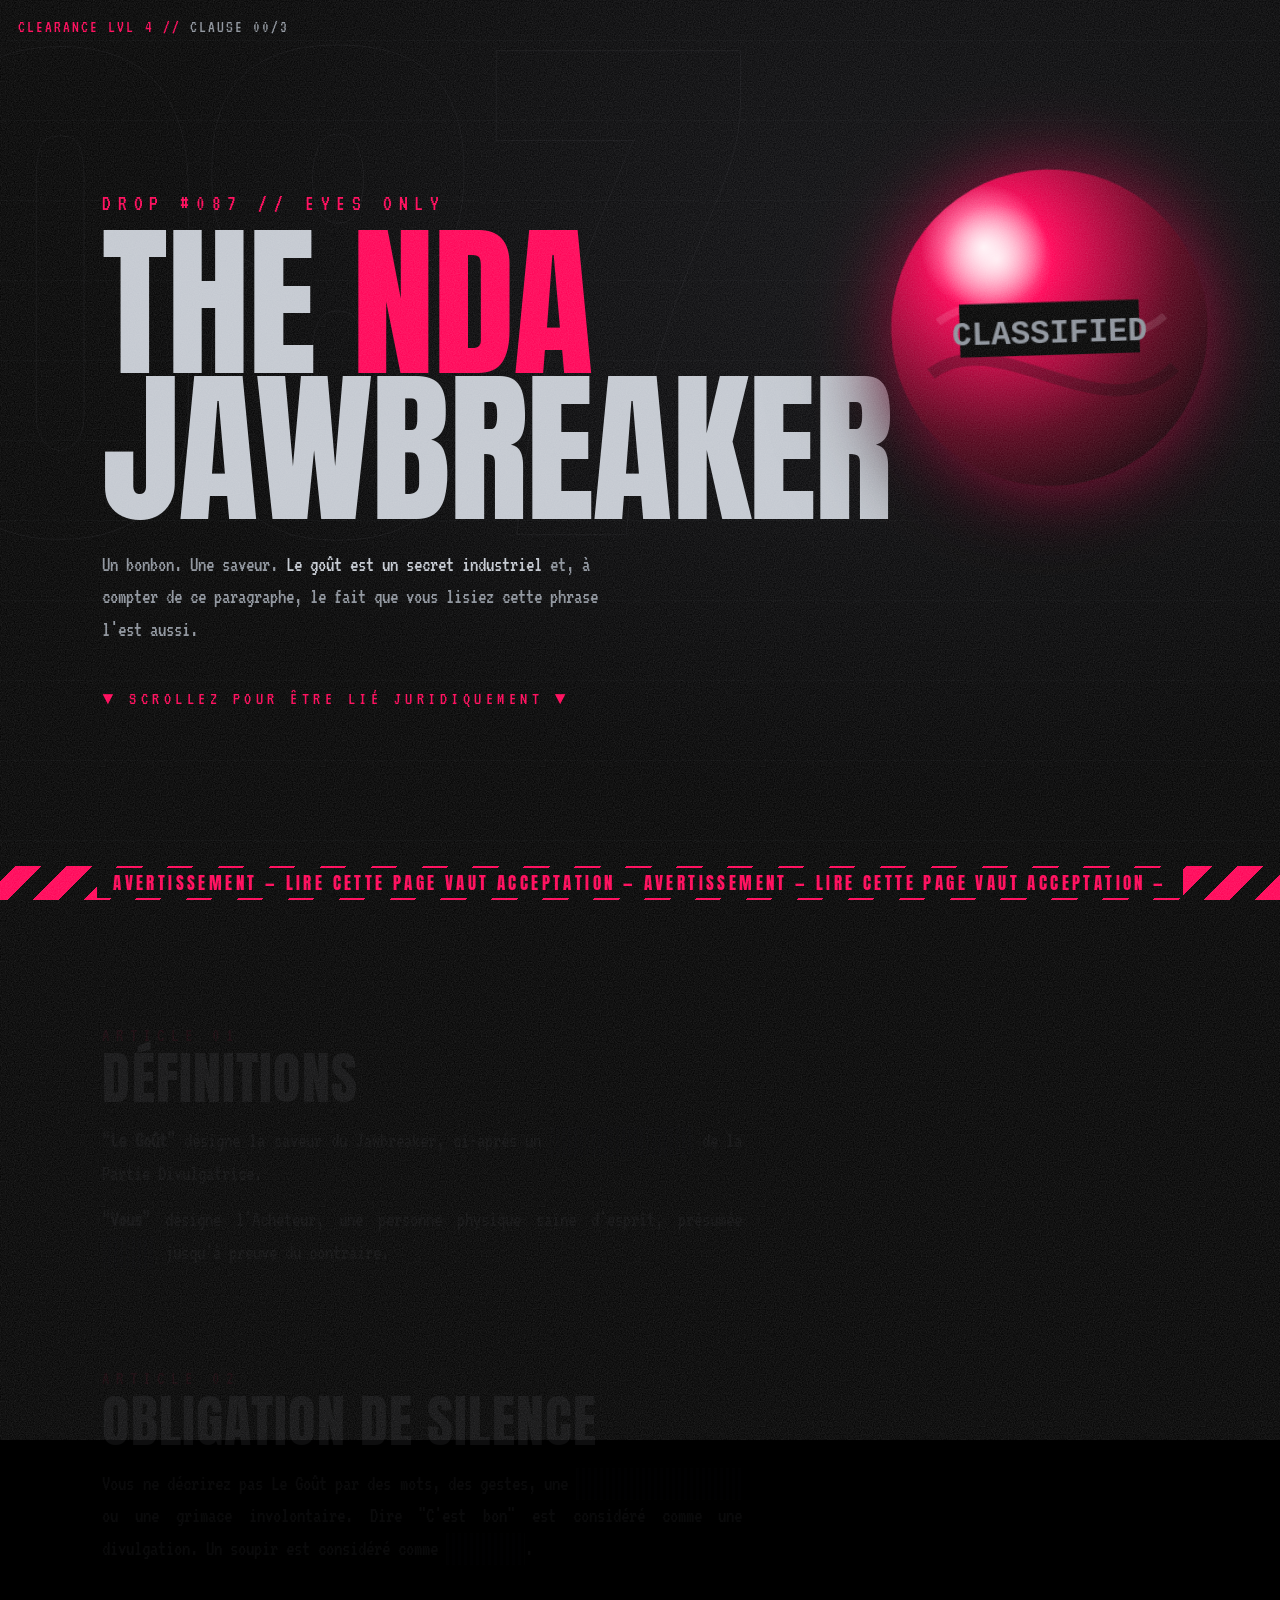
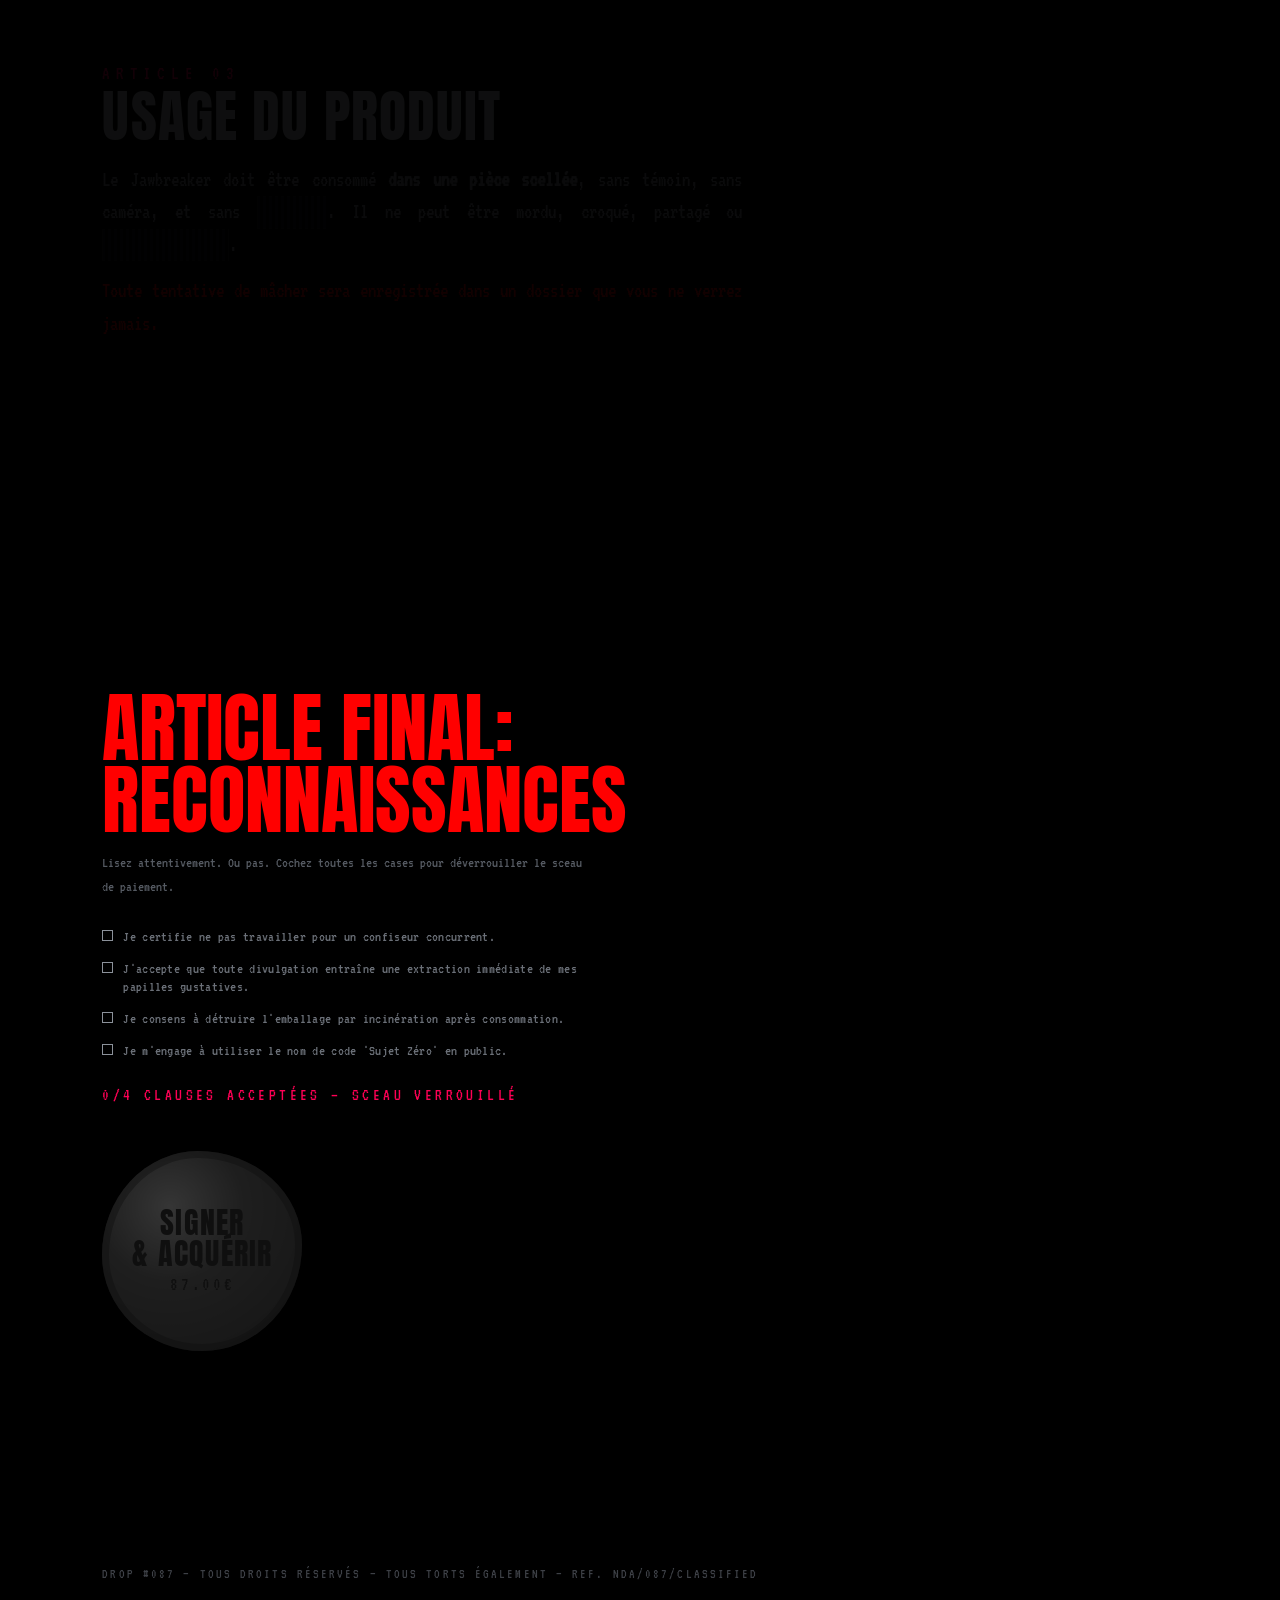
==== index.html @ 7dd72b7c "Ajout du site complet (HTML, CSS, JS)" ====
<!DOCTYPE html>
<html lang="fr">
<head>
  <meta charset="utf-8">
  <meta name="viewport" content="width=device-width, initial-scale=1">
  <title>NDA JAWBREAKER — DROP #087 // CLASSIFIED</title>
  <link rel="preconnect" href="https://fonts.googleapis.com">
  <link rel="preconnect" href="https://fonts.gstatic.com" crossorigin>
  <link href="https://fonts.googleapis.com/css2?family=Anton&family=VT323&display=swap" rel="stylesheet">
  <!-- Lien vers le fichier CSS -->
  <link rel="stylesheet" href="style.css">
</head>
<body>

  <!-- EASTER EGG : Note à l'équipe de production : Réduire le pH. La réaction avec le composant [Acide Citrique] a fait fondre la cuve n°4. Le goût est stabilisé mais reste dangereux pour les palais non-avertis. -->

  <div id="bg" aria-hidden="true">
    <div class="ghost" id="ghost">087</div>
    <div class="grid" id="grid"></div>
  </div>
  <div class="grain" aria-hidden="true"></div>
  <div class="hud" id="hud">CLEARANCE LVL 4 // <span id="clause">CLAUSE 00/03</span></div>

  <!-- Faux pop-up terminal de sécurité (caché par défaut) -->
  <div id="security-breach" class="hidden-breach">
    > TENTATIVE DE BREACH DÉTECTÉE - VOTRE IP EST ENREGISTRÉE
  </div>

  <!-- Visuel du Produit 3D/Graphique -->
  <div id="product" aria-hidden="true">
    <img alt="NDA Jawbreaker" src="data:image/svg+xml;utf8,<svg xmlns='http://www.w3.org/2000/svg' viewBox='0 0 400 400'><defs><radialGradient id='g' cx='34%25' cy='28%25' r='80%25'><stop offset='0' stop-color='%23ffd0de'/><stop offset='.22' stop-color='%23ff0055'/><stop offset='.7' stop-color='%23560019'/><stop offset='1' stop-color='%23150006'/></radialGradient><radialGradient id='h' cx='30%25' cy='24%25' r='20%25'><stop offset='0' stop-color='white' stop-opacity='.9'/><stop offset='1' stop-color='white' stop-opacity='0'/></radialGradient></defs><circle cx='200' cy='200' r='185' fill='url(%23g)'/><path d='M60 250 C140 190 260 330 345 250' stroke='%23000' stroke-opacity='.28' stroke-width='14' fill='none'/><path d='M70 190 C150 130 250 260 335 190' stroke='%23fff' stroke-opacity='.12' stroke-width='9' fill='none'/><circle cx='200' cy='200' r='185' fill='url(%23h)'/><rect x='95' y='170' width='210' height='62' fill='%23000'/><text x='200' y='217' font-family='Courier New,monospace' font-size='38' font-weight='bold' fill='%238b919a' text-anchor='middle'>CLASSIFIED</text></svg>">
  </div>

  <header class="hero">
    <p class="tag">DROP #087 // EYES ONLY</p>
    <h1>The <em data-t="NDA">NDA</em><br>Jaw&shy;breaker</h1>
    <p class="sub">Un bonbon. Une saveur. <b>Le goût est un secret industriel</b> et, à compter de ce paragraphe, le fait que vous lisiez cette phrase l'est aussi.</p>
    <p class="scrollcue">▼ SCROLLEZ POUR ÊTRE LIÉ JURIDIQUEMENT ▼</p>
    <div class="stripe"><p>Avertissement — lire cette page vaut acceptation — avertissement — lire cette page vaut acceptation —</p></div>
  </header>

  <!-- Contrat Caviardé -->
  <main class="contract" id="contract">
    <article>
      <h2><small>ARTICLE 01</small>Définitions</h2>
      <p>“<b>Le Goût</b>” désigne la saveur du Jawbreaker, ci-après un <span class="censored" data-w="SECRET INDUSTRIEL">secret industriel</span> de la Partie Divulgatrice.</p>
      <p>“<b>Vous</b>” désigne l'Acheteur, une personne physique saine d'esprit, présumée <span class="censored">affamée</span> jusqu'à preuve du contraire.</p>
    </article>
    <article>
      <h2><small>ARTICLE 02</small>Obligation de Silence</h2>
      <p>Vous ne décrirez pas Le Goût par des mots, des gestes, une <span class="censored">danse interprétative</span> ou une grimace involontaire. Dire "C'est bon" est considéré comme une divulgation. Un soupir est considéré comme <span class="censored">une fuite</span>.</p>
    </article>
    <article>
      <h2><small>ARTICLE 03</small>Usage du Produit</h2>
      <p>Le Jawbreaker doit être consommé <b>dans une pièce scellée</b>, sans témoin, sans caméra, et sans <span class="censored">dentiste</span>. Il ne peut être mordu, croqué, partagé ou <span class="censored">léché en public</span>.</p>
      <p class="alarm">Toute tentative de mâcher sera enregistrée dans un dossier que vous ne verrez jamais.</p>
    </article>
  </main>

  <!-- Zone d'achat et Signature -->
  <section class="access" id="access">
    <h2>Article Final:<br>Reconnaissances</h2>
    <p class="fine">Lisez attentivement. Ou pas. Cochez toutes les cases pour déverrouiller le sceau de paiement.</p>
    <ul class="clauses">
      <li><label><input type="checkbox" class="clause-box"> Je certifie ne pas travailler pour un confiseur concurrent.</label></li>
      <li><label><input type="checkbox" class="clause-box"> J'accepte que toute divulgation entraîne une extraction immédiate de mes papilles gustatives.</label></li>
      <li><label><input type="checkbox" class="clause-box"> Je consens à détruire l'emballage par incinération après consommation.</label></li>
      <li><label><input type="checkbox" class="clause-box"> Je m'engage à utiliser le nom de code 'Sujet Zéro' en public.</label></li>
    </ul>
    <p class="status" id="status">0/4 CLAUSES ACCEPTÉES — SCEAU VERROUILLÉ</p>
    
    <div class="buy-zone" id="buyZone">
      <button class="seal" id="seal" disabled aria-label="Signer et acquérir">Signer<br>&amp; Acquérir<small>87.00€</small></button>
    </div>
  </section>
  
  <footer>DROP #087 — TOUS DROITS RÉSERVÉS — TOUS TORTS ÉGALEMENT — REF. NDA/087/CLASSIFIED</footer>

  <!-- Sceau d'impact -->
  <div class="stamp-overlay" id="stampOverlay" aria-hidden="true"><div class="mark">Sealed</div></div>

  <!-- Lien vers le fichier JavaScript -->
  <script src="script.js"></script>
</body>
</html>
---- style.css ----
/* ---------- VARIABLES ET RESET ---------- */
:root {
  --red: #ff0055; 
  --alarm: #ff0000; 
  --metal: #8b919a; 
  --metal-hi: #c3c8d0;
  --mx: 50vw; 
  --my: 40vh; 
  --r: 260px;
  --mono: 'VT323', 'Courier New', Courier, monospace;
  --head: 'Anton', 'Impact', 'Arial Narrow', sans-serif;
}
* { box-sizing: border-box; margin: 0; padding: 0; }
html { background: #000; scroll-behavior: auto; }
body { background: #000; color: var(--metal); font-family: var(--mono); font-size: 21px; line-height: 1.55; overflow-x: hidden; }
::selection { background: var(--red); color: #000; }

/* ---------- ARRIÈRE-PLAN & GRAIN ---------- */
#bg { position: fixed; inset: 0; z-index: 0; overflow: hidden; pointer-events: none; background: radial-gradient(ellipse at 70% 30%, #0b0b0e 0%, #000 65%); }
#bg .ghost { position: absolute; left: -4vw; top: 8vh; font-family: var(--head); font-size: 44vw; line-height: .8; color: transparent; -webkit-text-stroke: 1px rgba(139,145,154,.09); white-space: nowrap; will-change: transform; }
#bg .grid { position: absolute; inset: -20% 0; background: repeating-linear-gradient(0deg, transparent 0 79px, rgba(139,145,154,.035) 79px 80px); will-change: transform; }

.grain { position: fixed; inset: -60%; z-index: 100; pointer-events: none; opacity: .16; background-image: url("data:image/svg+xml;utf8,<svg xmlns='http://www.w3.org/2000/svg' width='220' height='220'><filter id='n'><feTurbulence type='fractalNoise' baseFrequency='.85' numOctaves='2' stitchTiles='stitch'/><feColorMatrix values='0 0 0 0 1  0 0 0 0 1  0 0 0 0 1  0 0 0 .9 0'/></filter><rect width='100%' height='100%' filter='url(%23n)'/></svg>"); animation: grain .9s steps(6) infinite; }
@keyframes grain { 0%{transform:translate(0,0)} 17%{transform:translate(-4%,3%)} 33%{transform:translate(3%,-5%)} 50%{transform:translate(-6%,-2%)} 67%{transform:translate(5%,4%)} 83%{transform:translate(-2%,6%)} 100%{transform:translate(0,0)} }

/* ---------- HUD & ALERTES ---------- */
.hud { position: fixed; top: 14px; left: 18px; z-index: 50; font-size: 17px; letter-spacing: .12em; color: var(--red); mix-blend-mode: screen; pointer-events: none; }
.hud span { color: var(--metal); }

.hidden-breach { position: fixed; top: 50px; right: 20px; z-index: 9999; color: #0f0; background: rgba(0,255,0,0.1); border: 1px solid #0f0; padding: 10px; font-family: var(--mono); font-size: 18px; text-transform: uppercase; opacity: 0; pointer-events: none; transition: opacity 0.1s; }
.hidden-breach.active { opacity: 1; animation: glitch-breach 0.2s infinite; }
@keyframes glitch-breach { 0% { transform: translate(0); } 20% { transform: translate(-2px, 2px); color: red; border-color: red;} 40% { transform: translate(-2px, -2px); } 60% { transform: translate(2px, 2px); } 80% { transform: translate(2px, -2px); } 100% { transform: translate(0); } }

/* ---------- TYPOGRAPHIE & HERO ---------- */
.hero { position: relative; z-index: 10; min-height: 100vh; display: flex; flex-direction: column; justify-content: center; padding: 0 clamp(24px, 8vw, 140px); }
.tag { font-size: 22px; letter-spacing: .3em; color: var(--red); margin-bottom: 10px; }
.hero h1 { font-family: var(--head); font-weight: 400; font-size: clamp(64px, 13vw, 210px); line-height: .88; text-transform: uppercase; color: var(--metal-hi); letter-spacing: -.01em; max-width: 62vw; }
.hero h1 em { font-style: normal; color: var(--red); position: relative; display: inline-block; animation: flick 5s infinite; }
.hero h1 em::before, .hero h1 em::after { content: attr(data-t); position: absolute; inset: 0; mix-blend-mode: screen; opacity: 0; }
.hero h1 em::before { color: #0ff; transform: translate(-4px, 0); }
.hero h1 em::after { color: var(--alarm); transform: translate(4px, 0); }
.hero h1 em:hover::before, .hero h1 em:hover::after { opacity: .8; animation: jit .2s steps(2) infinite; }
@keyframes jit { 50% { transform: translate(3px, -2px); } }
@keyframes flick { 0%, 92%, 100% { opacity: 1; } 93% { opacity: .2; } 94% { opacity: 1; } 96% { opacity: .35; } 97% { opacity: 1; } }
.sub { margin-top: 26px; max-width: 520px; color: var(--metal); }
.sub b { color: var(--metal-hi); font-weight: 400; }
.scrollcue { margin-top: 40px; font-size: 18px; letter-spacing: .25em; color: var(--red); animation: blink 1.4s steps(2) infinite; }
@keyframes blink { 50% { opacity: 0; } }
.stripe { position: absolute; left: 0; right: 0; bottom: 0; height: 34px; overflow: hidden; display: flex; align-items: center; background: repeating-linear-gradient(-45deg, var(--red) 0 18px, #000 18px 36px); }
.stripe p { background: #000; color: var(--red); font-family: var(--head); font-size: 17px; letter-spacing: .2em; padding: 2px 16px; margin: 0 auto; text-transform: uppercase; }

/* ---------- CONTRAT & MASQUE (Lampe Torche) ---------- */
main.contract { position: relative; z-index: 10; padding: 14vh clamp(24px, 8vw, 140px) 18vh; -webkit-mask-image: radial-gradient(circle var(--r) at var(--mx) var(--my), #000 0%, rgba(0,0,0,.85) 35%, rgba(0,0,0,.07) 100%); mask-image: radial-gradient(circle var(--r) at var(--mx) var(--my), #000 0%, rgba(0,0,0,.85) 35%, rgba(0,0,0,.07) 100%); }
.contract article { max-width: 640px; margin-bottom: 11vh; }
.contract h2 { font-family: var(--head); font-weight: 400; font-size: clamp(34px, 4.4vw, 60px); line-height: 1; text-transform: uppercase; color: var(--metal-hi); margin-bottom: 18px; letter-spacing: .02em; }
.contract h2 small { display: block; font-family: var(--mono); font-size: 19px; letter-spacing: .3em; color: var(--red); margin-bottom: 6px; }
.contract p { margin-bottom: 14px; text-align: justify; hyphens: auto; }
.contract .alarm { color: var(--alarm); }

/* ---------- TEXTE CAVIARDÉ (CENSURE) ---------- */
.censored { position: relative; display: inline-block; padding: 0 .15em; color: transparent; background: #000; cursor: help; box-shadow: inset 0 0 0 1px #3a3d44, 0 0 0 1px #000; user-select: none; }
.censored::before { content: ""; position: absolute; inset: 0; background: repeating-linear-gradient(90deg, #15161a 0 3px, #000 3px 6px); opacity: .9; }
.censored:hover, .censored:focus { animation: reveal .55s steps(1) 1; outline: none; }
.censored:hover::before, .censored:focus::before { animation: cover .55s steps(1) 1 forwards; }
@keyframes cover { 0% { opacity: .9; } 6%, 82% { opacity: 0; } 100% { opacity: .9; } }
@keyframes reveal { 0% { color: transparent; text-shadow: none; } 6% { color: #fff; text-shadow: -3px 0 var(--alarm), 3px 0 #0ff; transform: translate(1px, 0); } 16% { color: #fff; text-shadow: 4px 0 var(--alarm), -4px 0 #0ff; transform: translate(-2px, 1px); clip-path: inset(0 0 55% 0); } 26% { color: #fff; text-shadow: -5px 0 var(--alarm), 5px 0 #0ff; transform: translate(2px, -1px); clip-path: inset(40% 0 0 0); } 38% { color: var(--red); text-shadow: 2px 0 #0ff, -2px 0 var(--alarm); transform: none; clip-path: none; } 58% { color: #fff; text-shadow: -3px 0 var(--alarm), 3px 0 #0ff; transform: translate(-1px, 0); } 70% { color: var(--red); text-shadow: 3px 0 #0ff, -3px 0 var(--alarm); clip-path: inset(0 0 30% 0); } 82% { color: #fff; text-shadow: none; clip-path: none; } 100% { color: transparent; text-shadow: none; transform: none; } }

/* ---------- VISUEL PRODUIT ---------- */
#product { position: fixed; z-index: 60; top: 0; right: clamp(16px, 6vw, 110px); width: clamp(180px, 24vw, 360px); pointer-events: none; will-change: transform; }
#product img { display: block; width: 100%; height: auto; filter: drop-shadow(0 0 34px rgba(255,0,85,.55)) drop-shadow(0 38px 36px #000); }

/* ---------- ZONE D'ACHAT & CLAUSES ---------- */
.access { position: relative; z-index: 20; padding: 10vh clamp(24px, 8vw, 140px) 22vh; min-height: 100vh; }
.access h2 { font-family: var(--head); font-weight: 400; font-size: clamp(40px, 6vw, 90px); line-height: .95; text-transform: uppercase; color: var(--alarm); }
.access .fine { font-size: 15px; color: #555a62; max-width: 480px; margin: 14px 0 30px; }
.clauses { list-style: none; max-width: 520px; }
.clauses li { margin-bottom: 14px; }
.clauses label { display: flex; gap: 10px; align-items: flex-start; font-size: 15px; line-height: 1.2; color: #6b7078; cursor: pointer; letter-spacing: .02em; }
.clauses label:hover { color: var(--metal-hi); }
.clauses input { appearance: none; -webkit-appearance: none; flex: 0 0 11px; width: 11px; height: 11px; margin-top: 2px; border: 1px solid var(--metal); background: #000; cursor: pointer; position: relative; }
.clauses input:checked { background: var(--red); border-color: var(--red); box-shadow: 0 0 10px var(--red); }
.clauses input:checked::after { content: ""; position: absolute; left: 3px; top: 0; width: 3px; height: 7px; border: solid #000; border-width: 0 2px 2px 0; transform: rotate(40deg); }
.status { margin: 22px 0 28px; font-size: 17px; letter-spacing: .2em; color: var(--red); }

/* ---------- BOUTON SCEAU DE CIRE ---------- */
.buy-zone { position: relative; min-height: 230px; display: flex; align-items: center; }
.seal { width: 200px; height: 200px; border: 0; cursor: pointer; font-family: var(--head); font-size: 30px; line-height: 1.02; text-transform: uppercase; letter-spacing: .04em; color: #26000d; text-align: center; border-radius: 48% 52% 50% 50% / 52% 47% 53% 48%; background: radial-gradient(circle at 34% 28%, #ff6a9a 0%, var(--red) 38%, #6d0022 100%); box-shadow: inset 0 0 0 7px rgba(0,0,0,.22), inset 0 0 0 10px rgba(255,255,255,.14), inset -10px -14px 24px rgba(0,0,0,.45), 0 14px 40px rgba(255,0,85,.35); transition: filter .4s, box-shadow .4s, transform .1s; animation: pulse 1.6s ease-in-out infinite; }
.seal small { display: block; font-family: var(--mono); font-size: 19px; letter-spacing: .15em; margin-top: 6px; }
.seal:active:not(:disabled) { transform: scale(.9); }
.seal:disabled { cursor: not-allowed; filter: grayscale(1) brightness(.32) contrast(.9); animation: none; box-shadow: inset 0 0 0 7px rgba(0,0,0,.4); }
@keyframes pulse { 50% { transform: scale(1.045); } }

/* ---------- ANIMATION IMPACT ---------- */
.stamp-overlay { position: fixed; inset: 0; z-index: 200; display: none; align-items: center; justify-content: center; pointer-events: none; background: rgba(255,255,255,0); }
.stamp-overlay.on { display: flex; animation: flash .5s linear forwards; }
.stamp-overlay .mark { font-family: var(--head); font-size: clamp(90px, 19vw, 300px); line-height: 1; color: var(--alarm); border: .07em solid var(--alarm); padding: .04em .22em; text-transform: uppercase; letter-spacing: .03em; transform: rotate(-12deg) scale(7); opacity: 0; text-shadow: 0 0 30px rgba(255,0,0,.6); }
.stamp-overlay.on .mark { animation: slam .5s cubic-bezier(.9,0,1,.5) forwards; }
@keyframes slam { 0%, 70% { transform: rotate(-12deg) scale(7); opacity: 0; } 74% { opacity: 1; } 100% { transform: rotate(-12deg) scale(1); opacity: 1; } }
@keyframes flash { 0%, 70% { background: rgba(255,255,255,0); } 74% { background: rgba(255,255,255,.9); } 100% { background: rgba(255,0,85,.12); } }

body.shake > *:not(.grain):not(.stamp-overlay) { animation: shake .7s linear 1; }
@keyframes shake { 0%, 100% { translate: 0 0; } 8% { translate: -26px 18px; } 16% { translate: 24px -20px; } 24% { translate: -20px -14px; } 34% { translate: 16px 14px; } 46% { translate: -10px 8px; } 60% { translate: 7px -5px; } 78% { translate: -3px 3px; } }

.granted { font-family: var(--head); font-size: clamp(48px, 9vw, 140px); line-height: .95; color: var(--red); text-transform: uppercase; animation: blink 1s steps(2) infinite; text-shadow: 0 0 24px rgba(255,0,85,.7); }
.granted small { display: block; font-family: var(--mono); font-size: 22px; letter-spacing: .2em; color: var(--metal); animation: none; text-shadow: none; margin-top: 14px; }
footer { position: relative; z-index: 20; padding: 0 clamp(24px, 8vw, 140px) 30px; font-size: 14px; color: #3d4046; letter-spacing: .15em; }
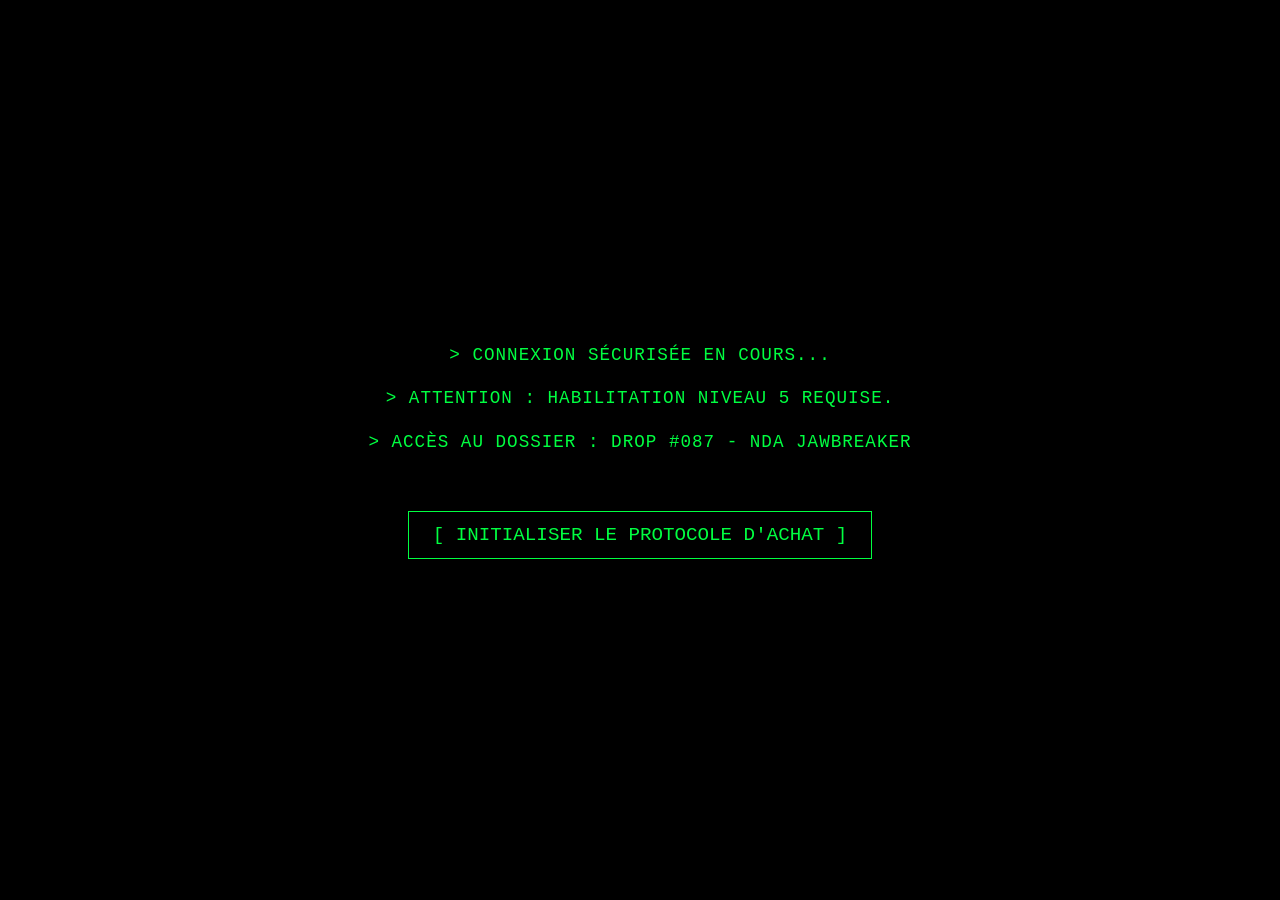
==== commit 11070891: "Mise à jour : refonte intégrale" ====
--- a/index.html
+++ b/index.html
@@ -1,85 +1,73 @@
 <!DOCTYPE html>
 <html lang="fr">
 <head>
-  <meta charset="utf-8">
-  <meta name="viewport" content="width=device-width, initial-scale=1">
-  <title>NDA JAWBREAKER — DROP #087 // CLASSIFIED</title>
-  <link rel="preconnect" href="https://fonts.googleapis.com">
-  <link rel="preconnect" href="https://fonts.gstatic.com" crossorigin>
-  <link href="https://fonts.googleapis.com/css2?family=Anton&family=VT323&display=swap" rel="stylesheet">
-  <!-- Lien vers le fichier CSS -->
-  <link rel="stylesheet" href="style.css">
+    <meta charset="UTF-8">
+    <meta name="viewport" content="width=device-width, initial-scale=1.0">
+    <title>RESTRICTED ACCESS - PROJET SWEET DAMAGE</title>
+    <link rel="stylesheet" href="style.css">
 </head>
 <body>
 
-  <!-- EASTER EGG : Note à l'équipe de production : Réduire le pH. La réaction avec le composant [Acide Citrique] a fait fondre la cuve n°4. Le goût est stabilisé mais reste dangereux pour les palais non-avertis. -->
+    <!-- Note à l'équipe de production : Réduire le pH. La réaction avec le composant [Acide Citrique] a fait fondre la cuve n°4. Le goût est stabilisé mais reste dangereux pour les palais non-avertis. -->
 
-  <div id="bg" aria-hidden="true">
-    <div class="ghost" id="ghost">087</div>
-    <div class="grid" id="grid"></div>
-  </div>
-  <div class="grain" aria-hidden="true"></div>
-  <div class="hud" id="hud">CLEARANCE LVL 4 // <span id="clause">CLAUSE 00/03</span></div>
+    <!-- Écran d'accueil façon Terminal -->
+    <div id="terminal-boot">
+        <p class="typewriter">> CONNEXION SÉCURISÉE EN COURS...</p>
+        <p class="typewriter">> ATTENTION : HABILITATION NIVEAU 5 REQUISE.</p>
+        <p class="typewriter">> ACCÈS AU DOSSIER : DROP #087 - NDA JAWBREAKER</p>
+        <button id="enter-btn">[ INITIALISER LE PROTOCOLE D'ACHAT ]</button>
+    </div>
 
-  <!-- Faux pop-up terminal de sécurité (caché par défaut) -->
-  <div id="security-breach" class="hidden-breach">
-    > TENTATIVE DE BREACH DÉTECTÉE - VOTRE IP EST ENREGISTRÉE
-  </div>
+    <!-- Le Contrat (caché au lancement) -->
+    <main id="main-content" class="hidden">
+        <header>
+            <h1>ACCORD DE NON-DIVULGATION (NDA)</h1>
+            <h2>PROJET : SWEET DAMAGE // SUJET ZÉRO</h2>
+            <p class="warning-text">AVERTISSEMENT : LE SCROLL VAUT ACCEPTATION TACITE.</p>
+        </header>
 
-  <!-- Visuel du Produit 3D/Graphique -->
-  <div id="product" aria-hidden="true">
-    <img alt="NDA Jawbreaker" src="data:image/svg+xml;utf8,<svg xmlns='http://www.w3.org/2000/svg' viewBox='0 0 400 400'><defs><radialGradient id='g' cx='34%25' cy='28%25' r='80%25'><stop offset='0' stop-color='%23ffd0de'/><stop offset='.22' stop-color='%23ff0055'/><stop offset='.7' stop-color='%23560019'/><stop offset='1' stop-color='%23150006'/></radialGradient><radialGradient id='h' cx='30%25' cy='24%25' r='20%25'><stop offset='0' stop-color='white' stop-opacity='.9'/><stop offset='1' stop-color='white' stop-opacity='0'/></radialGradient></defs><circle cx='200' cy='200' r='185' fill='url(%23g)'/><path d='M60 250 C140 190 260 330 345 250' stroke='%23000' stroke-opacity='.28' stroke-width='14' fill='none'/><path d='M70 190 C150 130 250 260 335 190' stroke='%23fff' stroke-opacity='.12' stroke-width='9' fill='none'/><circle cx='200' cy='200' r='185' fill='url(%23h)'/><rect x='95' y='170' width='210' height='62' fill='%23000'/><text x='200' y='217' font-family='Courier New,monospace' font-size='38' font-weight='bold' fill='%238b919a' text-anchor='middle'>CLASSIFIED</text></svg>">
-  </div>
+        <section id="contract-text">
+            <article>
+                <h3>CLAUSE 1 : NATURE DE L'ANOMALIE</h3>
+                <p>Le produit désigné sous le nom de code "Jawbreaker #087" contient un composé aromatique classé <span class="blackout">SECRET INDUSTRIEL</span>. Sa consommation provoque une altération sensorielle que vous ne devez sous aucun prétexte comparer à de la <span class="blackout">fraise chimique</span>.</p>
+            </article>
+            <article>
+                <h3>CLAUSE 2 : PROTOCOLE DE CONSOMMATION</h3>
+                <p>Le Jawbreaker doit être consommé dans une zone isolée. Vous renoncez à tout droit de poursuite en cas de <span class="blackout">fonte de l'émail dentaire</span> ou de <span class="blackout">crise de larmes inexpliquée</span>.</p>
+            </article>
+        </section>
 
-  <header class="hero">
-    <p class="tag">DROP #087 // EYES ONLY</p>
-    <h1>The <em data-t="NDA">NDA</em><br>Jaw&shy;breaker</h1>
-    <p class="sub">Un bonbon. Une saveur. <b>Le goût est un secret industriel</b> et, à compter de ce paragraphe, le fait que vous lisiez cette phrase l'est aussi.</p>
-    <p class="scrollcue">▼ SCROLLEZ POUR ÊTRE LIÉ JURIDIQUEMENT ▼</p>
-    <div class="stripe"><p>Avertissement — lire cette page vaut acceptation — avertissement — lire cette page vaut acceptation —</p></div>
-  </header>
+        <!-- Tunnel de vente coercitif -->
+        <section id="validation-zone">
+            <h3>AFFIRMATIONS SOUS SERMENT</h3>
+            <div class="checkbox-group">
+                <label><input type="checkbox" class="nda-check"> Je certifie ne pas travailler pour un confiseur concurrent.</label>
+                <label><input type="checkbox" class="nda-check"> J'accepte que toute divulgation entraîne une extraction immédiate de mes papilles gustatives.</label>
+                <label><input type="checkbox" class="nda-check"> Je consens à détruire l'emballage par incinération après consommation.</label>
+                <label><input type="checkbox" class="nda-check"> Je m'engage à utiliser le nom de code 'Sujet Zéro' en public.</label>
+            </div>
 
-  <!-- Contrat Caviardé -->
-  <main class="contract" id="contract">
-    <article>
-      <h2><small>ARTICLE 01</small>Définitions</h2>
-      <p>“<b>Le Goût</b>” désigne la saveur du Jawbreaker, ci-après un <span class="censored" data-w="SECRET INDUSTRIEL">secret industriel</span> de la Partie Divulgatrice.</p>
-      <p>“<b>Vous</b>” désigne l'Acheteur, une personne physique saine d'esprit, présumée <span class="censored">affamée</span> jusqu'à preuve du contraire.</p>
-    </article>
-    <article>
-      <h2><small>ARTICLE 02</small>Obligation de Silence</h2>
-      <p>Vous ne décrirez pas Le Goût par des mots, des gestes, une <span class="censored">danse interprétative</span> ou une grimace involontaire. Dire "C'est bon" est considéré comme une divulgation. Un soupir est considéré comme <span class="censored">une fuite</span>.</p>
-    </article>
-    <article>
-      <h2><small>ARTICLE 03</small>Usage du Produit</h2>
-      <p>Le Jawbreaker doit être consommé <b>dans une pièce scellée</b>, sans témoin, sans caméra, et sans <span class="censored">dentiste</span>. Il ne peut être mordu, croqué, partagé ou <span class="censored">léché en public</span>.</p>
-      <p class="alarm">Toute tentative de mâcher sera enregistrée dans un dossier que vous ne verrez jamais.</p>
-    </article>
-  </main>
+            <!-- Canvas de Signature -->
+            <div class="signature-box">
+                <p>SIGNATURE MANUELLE REQUISE POUR DÉVERROUILLER LE PAIEMENT :</p>
+                <canvas id="signature-pad" width="300" height="150"></canvas>
+                <button id="clear-sig">Effacer la signature</button>
+            </div>
 
-  <!-- Zone d'achat et Signature -->
-  <section class="access" id="access">
-    <h2>Article Final:<br>Reconnaissances</h2>
-    <p class="fine">Lisez attentivement. Ou pas. Cochez toutes les cases pour déverrouiller le sceau de paiement.</p>
-    <ul class="clauses">
-      <li><label><input type="checkbox" class="clause-box"> Je certifie ne pas travailler pour un confiseur concurrent.</label></li>
-      <li><label><input type="checkbox" class="clause-box"> J'accepte que toute divulgation entraîne une extraction immédiate de mes papilles gustatives.</label></li>
-      <li><label><input type="checkbox" class="clause-box"> Je consens à détruire l'emballage par incinération après consommation.</label></li>
-      <li><label><input type="checkbox" class="clause-box"> Je m'engage à utiliser le nom de code 'Sujet Zéro' en public.</label></li>
-    </ul>
-    <p class="status" id="status">0/4 CLAUSES ACCEPTÉES — SCEAU VERROUILLÉ</p>
-    
-    <div class="buy-zone" id="buyZone">
-      <button class="seal" id="seal" disabled aria-label="Signer et acquérir">Signer<br>&amp; Acquérir<small>87.00€</small></button>
+            <button id="pay-btn" disabled>VERROUILLÉ : COMPLÉTER LES PROCÉDURES</button>
+        </section>
+
+        <!-- Easter Egg : Terminal caché en bas de page -->
+        <footer id="classified-footer">
+            <input type="password" id="employee-login" placeholder="> /access_employee_files">
+        </footer>
+    </main>
+
+    <!-- Faux pop-up de sécurité -->
+    <div id="glitch-popup" class="hidden">
+        > TENTATIVE DE BREACH DÉTECTÉE - VOTRE IP EST ENREGISTRÉE.
     </div>
-  </section>
-  
-  <footer>DROP #087 — TOUS DROITS RÉSERVÉS — TOUS TORTS ÉGALEMENT — REF. NDA/087/CLASSIFIED</footer>
 
-  <!-- Sceau d'impact -->
-  <div class="stamp-overlay" id="stampOverlay" aria-hidden="true"><div class="mark">Sealed</div></div>
-
-  <!-- Lien vers le fichier JavaScript -->
-  <script src="script.js"></script>
+    <script src="script.js"></script>
 </body>
 </html>
--- a/style.css
+++ b/style.css
@@ -1,106 +1,292 @@
-/* ---------- VARIABLES ET RESET ---------- */
+/* --- VARIABLES --- */
 :root {
-  --red: #ff0055; 
-  --alarm: #ff0000; 
-  --metal: #8b919a; 
-  --metal-hi: #c3c8d0;
-  --mx: 50vw; 
-  --my: 40vh; 
-  --r: 260px;
-  --mono: 'VT323', 'Courier New', Courier, monospace;
-  --head: 'Anton', 'Impact', 'Arial Narrow', sans-serif;
-}
-* { box-sizing: border-box; margin: 0; padding: 0; }
-html { background: #000; scroll-behavior: auto; }
-body { background: #000; color: var(--metal); font-family: var(--mono); font-size: 21px; line-height: 1.55; overflow-x: hidden; }
-::selection { background: var(--red); color: #000; }
-
-/* ---------- ARRIÈRE-PLAN & GRAIN ---------- */
-#bg { position: fixed; inset: 0; z-index: 0; overflow: hidden; pointer-events: none; background: radial-gradient(ellipse at 70% 30%, #0b0b0e 0%, #000 65%); }
-#bg .ghost { position: absolute; left: -4vw; top: 8vh; font-family: var(--head); font-size: 44vw; line-height: .8; color: transparent; -webkit-text-stroke: 1px rgba(139,145,154,.09); white-space: nowrap; will-change: transform; }
-#bg .grid { position: absolute; inset: -20% 0; background: repeating-linear-gradient(0deg, transparent 0 79px, rgba(139,145,154,.035) 79px 80px); will-change: transform; }
-
-.grain { position: fixed; inset: -60%; z-index: 100; pointer-events: none; opacity: .16; background-image: url("data:image/svg+xml;utf8,<svg xmlns='http://www.w3.org/2000/svg' width='220' height='220'><filter id='n'><feTurbulence type='fractalNoise' baseFrequency='.85' numOctaves='2' stitchTiles='stitch'/><feColorMatrix values='0 0 0 0 1  0 0 0 0 1  0 0 0 0 1  0 0 0 .9 0'/></filter><rect width='100%' height='100%' filter='url(%23n)'/></svg>"); animation: grain .9s steps(6) infinite; }
-@keyframes grain { 0%{transform:translate(0,0)} 17%{transform:translate(-4%,3%)} 33%{transform:translate(3%,-5%)} 50%{transform:translate(-6%,-2%)} 67%{transform:translate(5%,4%)} 83%{transform:translate(-2%,6%)} 100%{transform:translate(0,0)} }
-
-/* ---------- HUD & ALERTES ---------- */
-.hud { position: fixed; top: 14px; left: 18px; z-index: 50; font-size: 17px; letter-spacing: .12em; color: var(--red); mix-blend-mode: screen; pointer-events: none; }
-.hud span { color: var(--metal); }
-
-.hidden-breach { position: fixed; top: 50px; right: 20px; z-index: 9999; color: #0f0; background: rgba(0,255,0,0.1); border: 1px solid #0f0; padding: 10px; font-family: var(--mono); font-size: 18px; text-transform: uppercase; opacity: 0; pointer-events: none; transition: opacity 0.1s; }
-.hidden-breach.active { opacity: 1; animation: glitch-breach 0.2s infinite; }
-@keyframes glitch-breach { 0% { transform: translate(0); } 20% { transform: translate(-2px, 2px); color: red; border-color: red;} 40% { transform: translate(-2px, -2px); } 60% { transform: translate(2px, 2px); } 80% { transform: translate(2px, -2px); } 100% { transform: translate(0); } }
-
-/* ---------- TYPOGRAPHIE & HERO ---------- */
-.hero { position: relative; z-index: 10; min-height: 100vh; display: flex; flex-direction: column; justify-content: center; padding: 0 clamp(24px, 8vw, 140px); }
-.tag { font-size: 22px; letter-spacing: .3em; color: var(--red); margin-bottom: 10px; }
-.hero h1 { font-family: var(--head); font-weight: 400; font-size: clamp(64px, 13vw, 210px); line-height: .88; text-transform: uppercase; color: var(--metal-hi); letter-spacing: -.01em; max-width: 62vw; }
-.hero h1 em { font-style: normal; color: var(--red); position: relative; display: inline-block; animation: flick 5s infinite; }
-.hero h1 em::before, .hero h1 em::after { content: attr(data-t); position: absolute; inset: 0; mix-blend-mode: screen; opacity: 0; }
-.hero h1 em::before { color: #0ff; transform: translate(-4px, 0); }
-.hero h1 em::after { color: var(--alarm); transform: translate(4px, 0); }
-.hero h1 em:hover::before, .hero h1 em:hover::after { opacity: .8; animation: jit .2s steps(2) infinite; }
-@keyframes jit { 50% { transform: translate(3px, -2px); } }
-@keyframes flick { 0%, 92%, 100% { opacity: 1; } 93% { opacity: .2; } 94% { opacity: 1; } 96% { opacity: .35; } 97% { opacity: 1; } }
-.sub { margin-top: 26px; max-width: 520px; color: var(--metal); }
-.sub b { color: var(--metal-hi); font-weight: 400; }
-.scrollcue { margin-top: 40px; font-size: 18px; letter-spacing: .25em; color: var(--red); animation: blink 1.4s steps(2) infinite; }
-@keyframes blink { 50% { opacity: 0; } }
-.stripe { position: absolute; left: 0; right: 0; bottom: 0; height: 34px; overflow: hidden; display: flex; align-items: center; background: repeating-linear-gradient(-45deg, var(--red) 0 18px, #000 18px 36px); }
-.stripe p { background: #000; color: var(--red); font-family: var(--head); font-size: 17px; letter-spacing: .2em; padding: 2px 16px; margin: 0 auto; text-transform: uppercase; }
-
-/* ---------- CONTRAT & MASQUE (Lampe Torche) ---------- */
-main.contract { position: relative; z-index: 10; padding: 14vh clamp(24px, 8vw, 140px) 18vh; -webkit-mask-image: radial-gradient(circle var(--r) at var(--mx) var(--my), #000 0%, rgba(0,0,0,.85) 35%, rgba(0,0,0,.07) 100%); mask-image: radial-gradient(circle var(--r) at var(--mx) var(--my), #000 0%, rgba(0,0,0,.85) 35%, rgba(0,0,0,.07) 100%); }
-.contract article { max-width: 640px; margin-bottom: 11vh; }
-.contract h2 { font-family: var(--head); font-weight: 400; font-size: clamp(34px, 4.4vw, 60px); line-height: 1; text-transform: uppercase; color: var(--metal-hi); margin-bottom: 18px; letter-spacing: .02em; }
-.contract h2 small { display: block; font-family: var(--mono); font-size: 19px; letter-spacing: .3em; color: var(--red); margin-bottom: 6px; }
-.contract p { margin-bottom: 14px; text-align: justify; hyphens: auto; }
-.contract .alarm { color: var(--alarm); }
-
-/* ---------- TEXTE CAVIARDÉ (CENSURE) ---------- */
-.censored { position: relative; display: inline-block; padding: 0 .15em; color: transparent; background: #000; cursor: help; box-shadow: inset 0 0 0 1px #3a3d44, 0 0 0 1px #000; user-select: none; }
-.censored::before { content: ""; position: absolute; inset: 0; background: repeating-linear-gradient(90deg, #15161a 0 3px, #000 3px 6px); opacity: .9; }
-.censored:hover, .censored:focus { animation: reveal .55s steps(1) 1; outline: none; }
-.censored:hover::before, .censored:focus::before { animation: cover .55s steps(1) 1 forwards; }
-@keyframes cover { 0% { opacity: .9; } 6%, 82% { opacity: 0; } 100% { opacity: .9; } }
-@keyframes reveal { 0% { color: transparent; text-shadow: none; } 6% { color: #fff; text-shadow: -3px 0 var(--alarm), 3px 0 #0ff; transform: translate(1px, 0); } 16% { color: #fff; text-shadow: 4px 0 var(--alarm), -4px 0 #0ff; transform: translate(-2px, 1px); clip-path: inset(0 0 55% 0); } 26% { color: #fff; text-shadow: -5px 0 var(--alarm), 5px 0 #0ff; transform: translate(2px, -1px); clip-path: inset(40% 0 0 0); } 38% { color: var(--red); text-shadow: 2px 0 #0ff, -2px 0 var(--alarm); transform: none; clip-path: none; } 58% { color: #fff; text-shadow: -3px 0 var(--alarm), 3px 0 #0ff; transform: translate(-1px, 0); } 70% { color: var(--red); text-shadow: 3px 0 #0ff, -3px 0 var(--alarm); clip-path: inset(0 0 30% 0); } 82% { color: #fff; text-shadow: none; clip-path: none; } 100% { color: transparent; text-shadow: none; transform: none; } }
-
-/* ---------- VISUEL PRODUIT ---------- */
-#product { position: fixed; z-index: 60; top: 0; right: clamp(16px, 6vw, 110px); width: clamp(180px, 24vw, 360px); pointer-events: none; will-change: transform; }
-#product img { display: block; width: 100%; height: auto; filter: drop-shadow(0 0 34px rgba(255,0,85,.55)) drop-shadow(0 38px 36px #000); }
-
-/* ---------- ZONE D'ACHAT & CLAUSES ---------- */
-.access { position: relative; z-index: 20; padding: 10vh clamp(24px, 8vw, 140px) 22vh; min-height: 100vh; }
-.access h2 { font-family: var(--head); font-weight: 400; font-size: clamp(40px, 6vw, 90px); line-height: .95; text-transform: uppercase; color: var(--alarm); }
-.access .fine { font-size: 15px; color: #555a62; max-width: 480px; margin: 14px 0 30px; }
-.clauses { list-style: none; max-width: 520px; }
-.clauses li { margin-bottom: 14px; }
-.clauses label { display: flex; gap: 10px; align-items: flex-start; font-size: 15px; line-height: 1.2; color: #6b7078; cursor: pointer; letter-spacing: .02em; }
-.clauses label:hover { color: var(--metal-hi); }
-.clauses input { appearance: none; -webkit-appearance: none; flex: 0 0 11px; width: 11px; height: 11px; margin-top: 2px; border: 1px solid var(--metal); background: #000; cursor: pointer; position: relative; }
-.clauses input:checked { background: var(--red); border-color: var(--red); box-shadow: 0 0 10px var(--red); }
-.clauses input:checked::after { content: ""; position: absolute; left: 3px; top: 0; width: 3px; height: 7px; border: solid #000; border-width: 0 2px 2px 0; transform: rotate(40deg); }
-.status { margin: 22px 0 28px; font-size: 17px; letter-spacing: .2em; color: var(--red); }
-
-/* ---------- BOUTON SCEAU DE CIRE ---------- */
-.buy-zone { position: relative; min-height: 230px; display: flex; align-items: center; }
-.seal { width: 200px; height: 200px; border: 0; cursor: pointer; font-family: var(--head); font-size: 30px; line-height: 1.02; text-transform: uppercase; letter-spacing: .04em; color: #26000d; text-align: center; border-radius: 48% 52% 50% 50% / 52% 47% 53% 48%; background: radial-gradient(circle at 34% 28%, #ff6a9a 0%, var(--red) 38%, #6d0022 100%); box-shadow: inset 0 0 0 7px rgba(0,0,0,.22), inset 0 0 0 10px rgba(255,255,255,.14), inset -10px -14px 24px rgba(0,0,0,.45), 0 14px 40px rgba(255,0,85,.35); transition: filter .4s, box-shadow .4s, transform .1s; animation: pulse 1.6s ease-in-out infinite; }
-.seal small { display: block; font-family: var(--mono); font-size: 19px; letter-spacing: .15em; margin-top: 6px; }
-.seal:active:not(:disabled) { transform: scale(.9); }
-.seal:disabled { cursor: not-allowed; filter: grayscale(1) brightness(.32) contrast(.9); animation: none; box-shadow: inset 0 0 0 7px rgba(0,0,0,.4); }
-@keyframes pulse { 50% { transform: scale(1.045); } }
-
-/* ---------- ANIMATION IMPACT ---------- */
-.stamp-overlay { position: fixed; inset: 0; z-index: 200; display: none; align-items: center; justify-content: center; pointer-events: none; background: rgba(255,255,255,0); }
-.stamp-overlay.on { display: flex; animation: flash .5s linear forwards; }
-.stamp-overlay .mark { font-family: var(--head); font-size: clamp(90px, 19vw, 300px); line-height: 1; color: var(--alarm); border: .07em solid var(--alarm); padding: .04em .22em; text-transform: uppercase; letter-spacing: .03em; transform: rotate(-12deg) scale(7); opacity: 0; text-shadow: 0 0 30px rgba(255,0,0,.6); }
-.stamp-overlay.on .mark { animation: slam .5s cubic-bezier(.9,0,1,.5) forwards; }
-@keyframes slam { 0%, 70% { transform: rotate(-12deg) scale(7); opacity: 0; } 74% { opacity: 1; } 100% { transform: rotate(-12deg) scale(1); opacity: 1; } }
-@keyframes flash { 0%, 70% { background: rgba(255,255,255,0); } 74% { background: rgba(255,255,255,.9); } 100% { background: rgba(255,0,85,.12); } }
-
-body.shake > *:not(.grain):not(.stamp-overlay) { animation: shake .7s linear 1; }
-@keyframes shake { 0%, 100% { translate: 0 0; } 8% { translate: -26px 18px; } 16% { translate: 24px -20px; } 24% { translate: -20px -14px; } 34% { translate: 16px 14px; } 46% { translate: -10px 8px; } 60% { translate: 7px -5px; } 78% { translate: -3px 3px; } }
-
-.granted { font-family: var(--head); font-size: clamp(48px, 9vw, 140px); line-height: .95; color: var(--red); text-transform: uppercase; animation: blink 1s steps(2) infinite; text-shadow: 0 0 24px rgba(255,0,85,.7); }
-.granted small { display: block; font-family: var(--mono); font-size: 22px; letter-spacing: .2em; color: var(--metal); animation: none; text-shadow: none; margin-top: 14px; }
-footer { position: relative; z-index: 20; padding: 0 clamp(24px, 8vw, 140px) 30px; font-size: 14px; color: #3d4046; letter-spacing: .15em; }+    --bg-dark: #050505;
+    --text-legal: #c4c4c4;
+    --term-green: #00ff41;
+    --toxic-pink: #ff007f;
+    --alert-red: #ff0000;
+    --font-term: 'Courier New', Courier, monospace;
+    --font-legal: 'Times New Roman', Times, serif; /* Pour l'aspect "contrat sérieux" */
+}
+
+* {
+    margin: 0;
+    padding: 0;
+    box-sizing: border-box;
+}
+
+body {
+    background-color: var(--bg-dark);
+    color: var(--text-legal);
+    font-family: var(--font-legal);
+    line-height: 1.6;
+    overflow-x: hidden;
+}
+
+/* --- CLASSE UTILITAIRE --- */
+.hidden {
+    display: none !important;
+}
+
+/* --- ÉCRAN DE BOOT (TERMINAL) --- */
+#terminal-boot {
+    height: 100vh;
+    display: flex;
+    flex-direction: column;
+    justify-content: center;
+    align-items: center;
+    background-color: #000;
+    color: var(--term-green);
+    font-family: var(--font-term);
+}
+
+#terminal-boot p {
+    margin-bottom: 15px;
+    font-size: 1.1em;
+    letter-spacing: 1px;
+}
+
+#enter-btn {
+    margin-top: 40px;
+    padding: 12px 24px;
+    background: transparent;
+    border: 1px solid var(--term-green);
+    color: var(--term-green);
+    font-family: var(--font-term);
+    font-size: 1.2em;
+    cursor: pointer;
+    transition: all 0.2s;
+}
+
+#enter-btn:hover {
+    background: var(--term-green);
+    color: #000;
+    box-shadow: 0 0 15px var(--term-green);
+}
+
+/* --- CONTRAT PRINCIPAL --- */
+#main-content {
+    max-width: 800px;
+    margin: 0 auto;
+    padding: 60px 20px;
+}
+
+header {
+    text-align: center;
+    border-bottom: 2px solid #333;
+    padding-bottom: 30px;
+    margin-bottom: 50px;
+}
+
+h1, h2, h3 {
+    font-family: var(--font-term);
+    letter-spacing: 2px;
+}
+
+h1 {
+    font-size: 2.2em;
+    color: #fff;
+}
+
+h2 {
+    color: var(--toxic-pink);
+    font-size: 1.4em;
+    margin-top: 10px;
+}
+
+.warning-text {
+    color: var(--alert-red);
+    font-weight: bold;
+    font-family: var(--font-term);
+    margin-top: 20px;
+}
+
+article {
+    margin-bottom: 40px;
+    font-size: 1.1em;
+    text-align: justify;
+}
+
+article h3 {
+    color: #fff;
+    margin-bottom: 15px;
+    border-left: 4px solid var(--toxic-pink);
+    padding-left: 10px;
+}
+
+/* --- TEXTE CAVIARDÉ (BLACKOUT) --- */
+.blackout {
+    background-color: #000;
+    color: #000; /* Rend le texte invisible sur fond noir */
+    padding: 0 6px;
+    cursor: crosshair; /* Curseur cible pour l'effet enquête */
+    user-select: none;
+    transition: all 0.3s ease;
+}
+
+.blackout:hover {
+    background-color: transparent;
+    color: var(--toxic-pink); /* Révélation de la couleur toxique */
+    text-shadow: 0 0 8px var(--toxic-pink);
+    border: 1px dashed #444; /* Effet de grattage/dossier abîmé */
+}
+
+/* --- ZONE DE VALIDATION --- */
+#validation-zone {
+    margin-top: 60px;
+    padding: 40px;
+    background: #0a0a0a;
+    border: 1px dashed #333;
+}
+
+#validation-zone h3 {
+    text-align: center;
+    margin-bottom: 30px;
+    color: #fff;
+}
+
+.checkbox-group {
+    display: flex;
+    flex-direction: column;
+    gap: 20px;
+    font-family: var(--font-term);
+    font-size: 0.9em;
+}
+
+.checkbox-group label {
+    display: flex;
+    align-items: flex-start;
+    gap: 15px;
+    cursor: pointer;
+    color: #999;
+    transition: color 0.2s;
+}
+
+.checkbox-group label:hover {
+    color: var(--toxic-pink);
+}
+
+.nda-check {
+    appearance: none;
+    width: 18px;
+    height: 18px;
+    border: 1px solid #555;
+    background: #000;
+    cursor: pointer;
+    margin-top: 2px;
+}
+
+.nda-check:checked {
+    background: var(--toxic-pink);
+    border-color: var(--toxic-pink);
+    box-shadow: 0 0 10px var(--toxic-pink);
+}
+
+/* --- CANVAS SIGNATURE --- */
+.signature-box {
+    margin-top: 50px;
+    text-align: center;
+}
+
+.signature-box p {
+    font-family: var(--font-term);
+    color: var(--toxic-pink);
+    margin-bottom: 15px;
+    font-size: 0.9em;
+}
+
+#signature-pad {
+    background: #e0e0e0; /* Faux papier clair dans l'obscurité */
+    border: 2px solid #333;
+    border-radius: 3px;
+    cursor: crosshair;
+    touch-action: none; /* Empêche le scroll sur mobile quand on dessine */
+}
+
+#clear-sig {
+    display: block;
+    margin: 15px auto 0;
+    background: transparent;
+    border: 1px solid #555;
+    color: #888;
+    padding: 8px 16px;
+    font-family: var(--font-term);
+    cursor: pointer;
+}
+
+#clear-sig:hover {
+    color: #fff;
+    border-color: #fff;
+}
+
+/* --- BOUTON DE PAIEMENT --- */
+#pay-btn {
+    display: block;
+    width: 100%;
+    margin-top: 40px;
+    padding: 20px;
+    background: #111;
+    color: #444;
+    border: 2px solid #222;
+    font-family: var(--font-term);
+    font-size: 1.2em;
+    cursor: not-allowed;
+    text-transform: uppercase;
+    transition: all 0.3s;
+}
+
+#pay-btn.unlocked {
+    background: var(--toxic-pink);
+    color: #000;
+    border-color: var(--toxic-pink);
+    cursor: pointer;
+    font-weight: bold;
+    box-shadow: 0 0 20px rgba(255, 0, 127, 0.4);
+    animation: pulse 2s infinite;
+}
+
+@keyframes pulse {
+    0% { transform: scale(1); }
+    50% { transform: scale(1.02); }
+    100% { transform: scale(1); }
+}
+
+/* --- FOOTER & TERMINAL CACHÉ (EASTER EGG) --- */
+#classified-footer {
+    margin-top: 100px;
+    text-align: center;
+    opacity: 0.1;
+    transition: opacity 0.5s;
+}
+
+#classified-footer:hover {
+    opacity: 1;
+}
+
+#employee-login {
+    background: transparent;
+    border: none;
+    border-bottom: 1px solid var(--term-green);
+    color: var(--term-green);
+    font-family: var(--font-term);
+    padding: 5px;
+    width: 250px;
+    outline: none;
+    text-align: center;
+}
+
+/* --- POP-UP GLITCH (TENTATIVE DE BREACH) --- */
+#glitch-popup {
+    position: fixed;
+    top: 20px;
+    right: 20px;
+    background: var(--alert-red);
+    color: #fff;
+    padding: 15px 20px;
+    font-family: var(--font-term);
+    font-weight: bold;
+    z-index: 9999;
+    box-shadow: 5px 5px 0px #000;
+    border: 2px solid #fff;
+    pointer-events: none;
+}
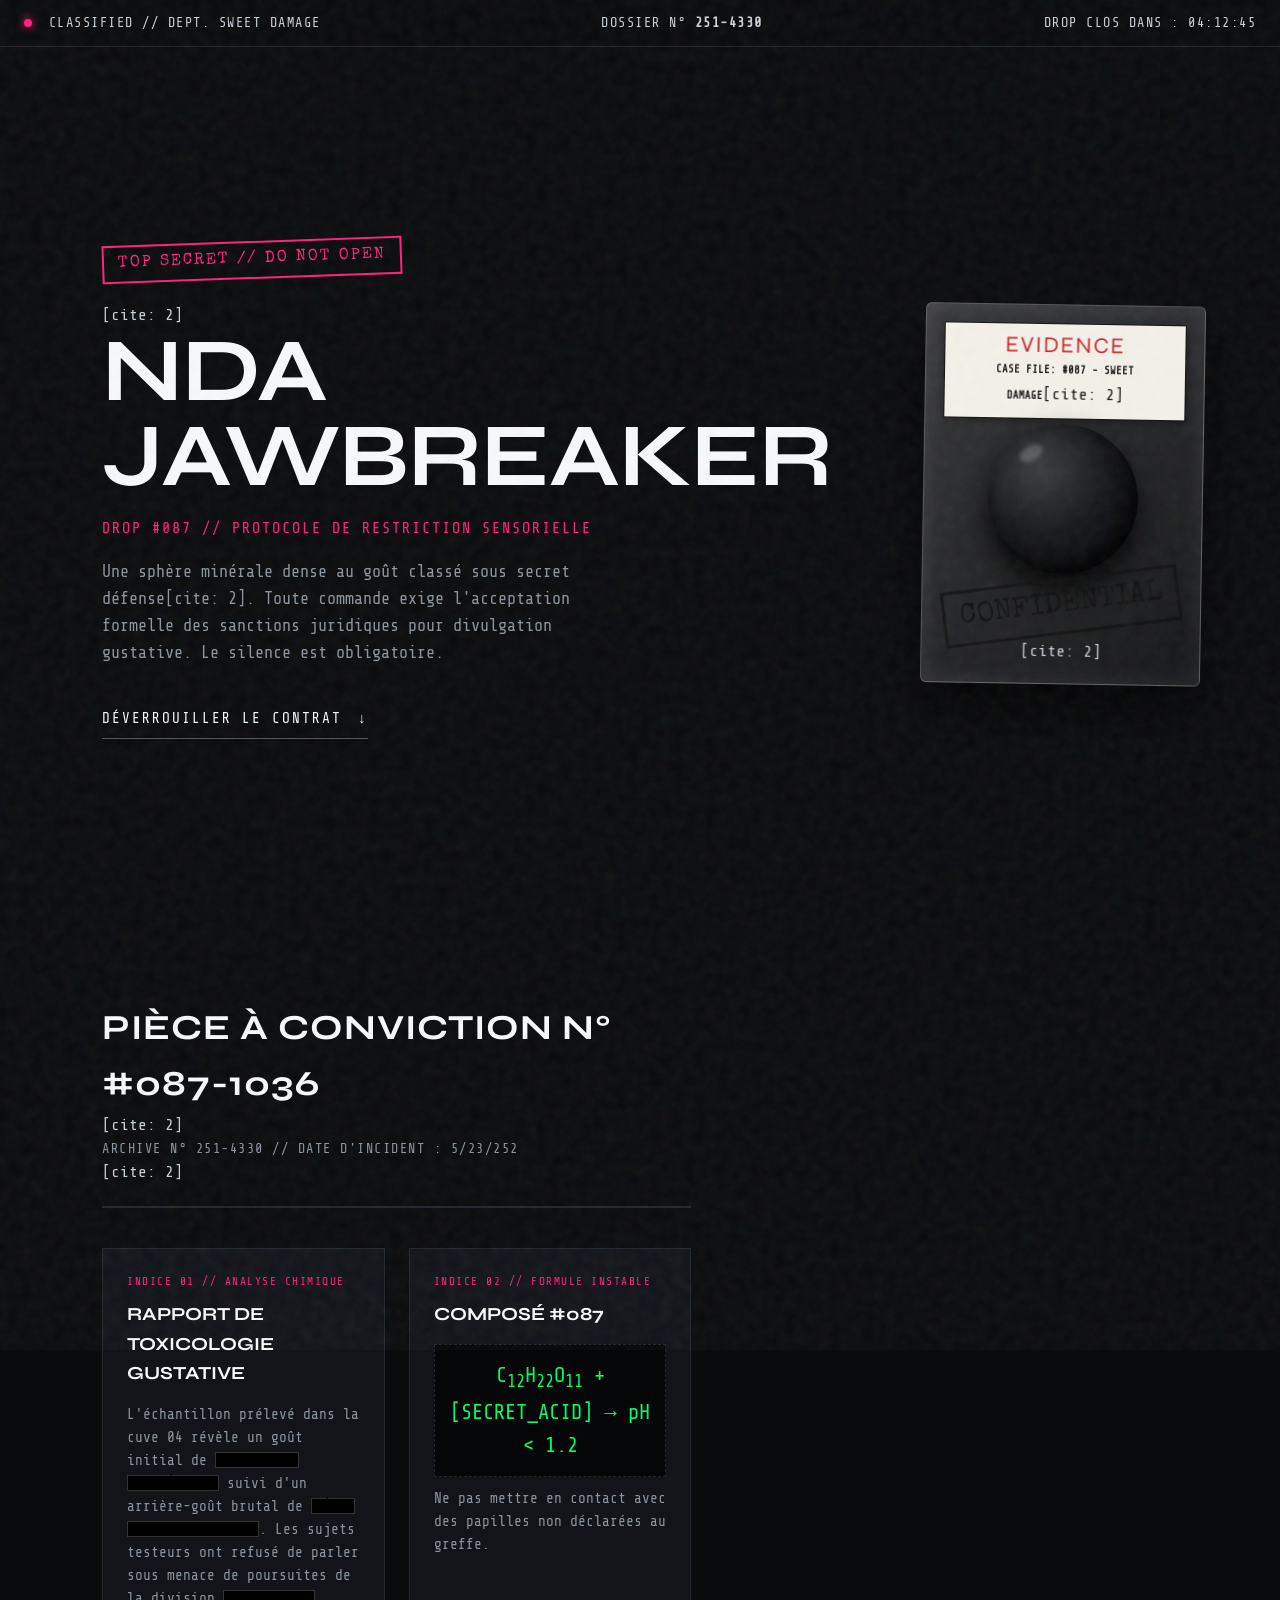
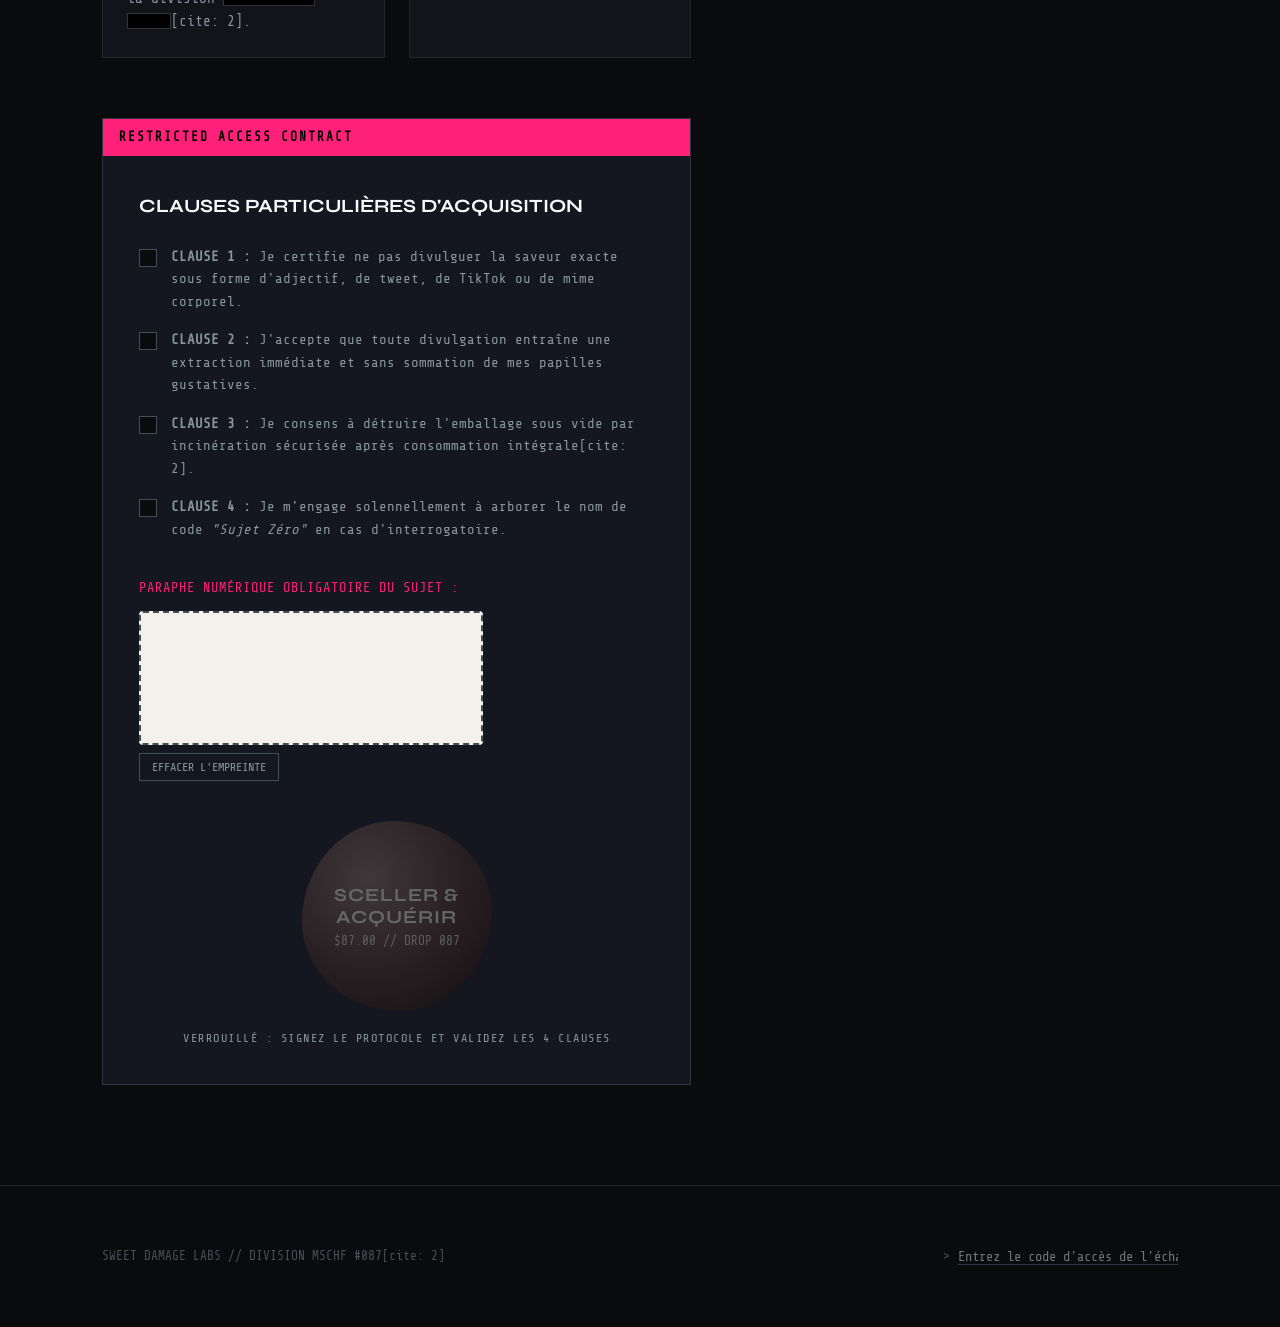
==== commit 67e10529: "site promotionnel one-page" ====
--- a/index.html
+++ b/index.html
@@ -3,69 +3,171 @@
 <head>
     <meta charset="UTF-8">
     <meta name="viewport" content="width=device-width, initial-scale=1.0">
-    <title>RESTRICTED ACCESS - PROJET SWEET DAMAGE</title>
+    <title>DROP #087 : NDA JAWBREAKER // SWEET DAMAGE</title>
+    <link rel="preconnect" href="https://fonts.googleapis.com">
+    <link rel="preconnect" href="https://fonts.gstatic.com" crossorigin>
+    <link href="https://fonts.googleapis.com/css2?family=Share+Tech+Mono&family=Syne:wght@700;800&family=Special+Elite&display=swap" rel="stylesheet">
     <link rel="stylesheet" href="style.css">
 </head>
-<body>
+<body class="loading-state">
 
-    <!-- Note à l'équipe de production : Réduire le pH. La réaction avec le composant [Acide Citrique] a fait fondre la cuve n°4. Le goût est stabilisé mais reste dangereux pour les palais non-avertis. -->
+    <!-- EASTER EGG CONSOLE / CODE SOURCE :
+         [PIÈCE À CONVICTION #087-1036]
+         Avis de laboratoire : pH critique mesuré à 1.12. La sphère noire présente une couche de baryte et d'arôme non-référencé.
+         Ne pas respirer les vapeurs lors de la rupture de l'enveloppe sous vide.
+    -->
 
-    <!-- Écran d'accueil façon Terminal -->
-    <div id="terminal-boot">
-        <p class="typewriter">> CONNEXION SÉCURISÉE EN COURS...</p>
-        <p class="typewriter">> ATTENTION : HABILITATION NIVEAU 5 REQUISE.</p>
-        <p class="typewriter">> ACCÈS AU DOSSIER : DROP #087 - NDA JAWBREAKER</p>
-        <button id="enter-btn">[ INITIALISER LE PROTOCOLE D'ACHAT ]</button>
+    <!-- FILTRE GRAIN CINÉMA -->
+    <div class="grain-overlay" aria-hidden="true"></div>
+
+    <!-- HUD STATUT DROP -->
+    <nav class="hud-bar">
+        <div class="hud-left">
+            <span class="pulse-dot"></span> CLASSIFIED // DEPT. SWEET DAMAGE
+        </div>
+        <div class="hud-center">
+            DOSSIER N° <strong>251-4330</strong>
+        </div>
+        <div class="hud-right" id="hud-timer">
+            DROP CLOS DANS : <span id="countdown">04:12:87</span>
+        </div>
+    </nav>
+
+    <!-- ÉLÉMENT PARALLAX FLOTTANT (Sachet Evidence + Sphère Noire) -->
+    <aside id="evidence-specimen" aria-hidden="true">
+        <div class="specimen-card">
+            <div class="evidence-tag">
+                <span class="warning-stripes"></span>
+                <p>EVIDENCE</p>
+                <small>CASE FILE: #087 - SWEET DAMAGE</small>[cite: 2]
+            </div>
+            <div class="candy-sphere">
+                <div class="sphere-glare"></div>
+            </div>
+            <div class="confidential-stamp">CONFIDENTIAL</div>[cite: 2]
+        </div>
+    </aside>
+
+    <!-- HERO : PRÉSENTATION DU DROP -->
+    <header class="hero-section">
+        <div class="stamp-top-secret">TOP SECRET // DO NOT OPEN</div>[cite: 2]
+        <h1 class="glitch-title" data-text="NDA JAWBREAKER">NDA JAWBREAKER</h1>
+        <p class="hero-meta">DROP #087 // PROTOCOLE DE RESTRICTION SENSORIELLE</p>
+        
+        <div class="hero-briefing">
+            <p>Une sphère minérale dense au goût classé sous secret défense[cite: 2]. Toute commande exige l'acceptation formelle des sanctions juridiques pour divulgation gustative. Le silence est obligatoire.</p>
+        </div>
+
+        <a href="#contract-dossier" class="cta-scroll">
+            <span>DÉVERROUILLER LE CONTRAT</span>
+            <div class="arrow-down">↓</div>
+        </a>
+    </header>
+
+    <!-- SECTION DOSSIER D'INSTRUCTION (ARG & INDICES) -->
+    <section class="dossier-section" id="contract-dossier">
+        
+        <div class="dossier-header">
+            <h2>PIÈCE À CONVICTION N° #087-1036</h2>[cite: 2]
+            <div class="dossier-sub">ARCHIVE N° 251-4330 // DATE D'INCIDENT : 5/23/252</div>[cite: 2]
+        </div>
+
+        <div class="dossier-grid">
+            
+            <article class="report-box">
+                <span class="badge">INDICE 01 // ANALYSE CHIMIQUE</span>
+                <h3>RAPPORT DE TOXICOLOGIE GUSTATIVE</h3>
+                <p>L'échantillon prélevé dans la cuve 04 révèle un goût initial de <span class="censor-text">CANDY CANE SYNTHÉTIQUE</span> suivi d'un arrière-goût brutal de <span class="censor-text">MÉTAL LOURD ET D'OZONE</span>. Les sujets testeurs ont refusé de parler sous menace de poursuites de la division <span class="censor-text">MSCHF LEGAL FORCE</span>[cite: 2].</p>
+            </article>
+
+            <article class="report-box formula-box">
+                <span class="badge">INDICE 02 // FORMULE INSTABLE</span>
+                <h3>COMPOSÉ #087</h3>
+                <div class="chem-formula">
+                    C<sub>12</sub>H<sub>22</sub>O<sub>11</sub> + [SECRET_ACID] &rarr; pH &lt; 1.2
+                </div>
+                <p class="formula-caption">Ne pas mettre en contact avec des papilles non déclarées au greffe.</p>
+            </article>
+
+        </div>
+
+        <!-- CLAUSES COERCITIVES -->
+        <div class="contract-container">
+            <div class="contract-ribbon">RESTRICTED ACCESS CONTRACT</div>
+            <div class="contract-body">
+                <h3>CLAUSES PARTICULIÈRES D'ACQUISITION</h3>
+                
+                <ul class="nda-list">
+                    <li>
+                        <label>
+                            <input type="checkbox" class="nda-checkbox">
+                            <span><strong>CLAUSE 1 :</strong> Je certifie ne pas divulguer la saveur exacte sous forme d'adjectif, de tweet, de TikTok ou de mime corporel.</span>
+                        </label>
+                    </li>
+                    <li>
+                        <label>
+                            <input type="checkbox" class="nda-checkbox">
+                            <span><strong>CLAUSE 2 :</strong> J'accepte que toute divulgation entraîne une extraction immédiate et sans sommation de mes papilles gustatives.</span>
+                        </label>
+                    </li>
+                    <li>
+                        <label>
+                            <input type="checkbox" class="nda-checkbox">
+                            <span><strong>CLAUSE 3 :</strong> Je consens à détruire l'emballage sous vide par incinération sécurisée après consommation intégrale[cite: 2].</span>
+                        </label>
+                    </li>
+                    <li>
+                        <label>
+                            <input type="checkbox" class="nda-checkbox">
+                            <span><strong>CLAUSE 4 :</strong> Je m'engage solennellement à arborer le nom de code <em>"Sujet Zéro"</em> en cas d'interrogatoire.</span>
+                        </label>
+                    </li>
+                </ul>
+
+                <!-- PAD DE SIGNATURE -->
+                <div class="signature-section">
+                    <p class="sig-title">PARAPHE NUMÉRIQUE OBLIGATOIRE DU SUJET :</p>
+                    <div class="canvas-wrapper">
+                        <canvas id="sig-canvas" width="340" height="130"></canvas>
+                    </div>
+                    <button id="clear-sig" type="button">EFFACER L'EMPREINTE</button>
+                </div>
+
+                <!-- ZONE DU SCEAU DE PAIEMENT -->
+                <div class="seal-checkout">
+                    <button id="wax-seal-btn" disabled>
+                        <span class="wax-text">SCELLER &amp; ACQUÉRIR</span>
+                        <span class="wax-price">$87.00 // DROP 087</span>
+                    </button>
+                    <p id="lock-warning">VERROUILLÉ : SIGNEZ LE PROTOCOLE ET VALIDEZ LES 4 CLAUSES</p>
+                </div>
+
+            </div>
+        </div>
+
+    </section>
+
+    <!-- FOOTER TERMINAL ARG -->
+    <footer class="classified-footer">
+        <p>SWEET DAMAGE LABS // DIVISION MSCHF #087[cite: 2]</p>
+        <div class="terminal-secret">
+            <span class="term-prefix">&gt;</span>
+            <input type="text" id="arg-console" placeholder="Entrez le code d'accès de l'échantillon..." autocomplete="off">
+        </div>
+    </footer>
+
+    <!-- POP-UP ALERTE INTRUSION -->
+    <div id="breach-alert" class="breach-hidden">
+        <div class="breach-inner">
+            <span class="breach-icon">⚠</span>
+            <strong>ALERTE DE BRÈCHE DÉTECTÉE</strong>
+            <p>VOTRE IDENTIFIANT RÉSEAU A ÉTÉ TRANSMIS AU CONTENTIEUX.</p>
+        </div>
     </div>
 
-    <!-- Le Contrat (caché au lancement) -->
-    <main id="main-content" class="hidden">
-        <header>
-            <h1>ACCORD DE NON-DIVULGATION (NDA)</h1>
-            <h2>PROJET : SWEET DAMAGE // SUJET ZÉRO</h2>
-            <p class="warning-text">AVERTISSEMENT : LE SCROLL VAUT ACCEPTATION TACITE.</p>
-        </header>
-
-        <section id="contract-text">
-            <article>
-                <h3>CLAUSE 1 : NATURE DE L'ANOMALIE</h3>
-                <p>Le produit désigné sous le nom de code "Jawbreaker #087" contient un composé aromatique classé <span class="blackout">SECRET INDUSTRIEL</span>. Sa consommation provoque une altération sensorielle que vous ne devez sous aucun prétexte comparer à de la <span class="blackout">fraise chimique</span>.</p>
-            </article>
-            <article>
-                <h3>CLAUSE 2 : PROTOCOLE DE CONSOMMATION</h3>
-                <p>Le Jawbreaker doit être consommé dans une zone isolée. Vous renoncez à tout droit de poursuite en cas de <span class="blackout">fonte de l'émail dentaire</span> ou de <span class="blackout">crise de larmes inexpliquée</span>.</p>
-            </article>
-        </section>
-
-        <!-- Tunnel de vente coercitif -->
-        <section id="validation-zone">
-            <h3>AFFIRMATIONS SOUS SERMENT</h3>
-            <div class="checkbox-group">
-                <label><input type="checkbox" class="nda-check"> Je certifie ne pas travailler pour un confiseur concurrent.</label>
-                <label><input type="checkbox" class="nda-check"> J'accepte que toute divulgation entraîne une extraction immédiate de mes papilles gustatives.</label>
-                <label><input type="checkbox" class="nda-check"> Je consens à détruire l'emballage par incinération après consommation.</label>
-                <label><input type="checkbox" class="nda-check"> Je m'engage à utiliser le nom de code 'Sujet Zéro' en public.</label>
-            </div>
-
-            <!-- Canvas de Signature -->
-            <div class="signature-box">
-                <p>SIGNATURE MANUELLE REQUISE POUR DÉVERROUILLER LE PAIEMENT :</p>
-                <canvas id="signature-pad" width="300" height="150"></canvas>
-                <button id="clear-sig">Effacer la signature</button>
-            </div>
-
-            <button id="pay-btn" disabled>VERROUILLÉ : COMPLÉTER LES PROCÉDURES</button>
-        </section>
-
-        <!-- Easter Egg : Terminal caché en bas de page -->
-        <footer id="classified-footer">
-            <input type="password" id="employee-login" placeholder="> /access_employee_files">
-        </footer>
-    </main>
-
-    <!-- Faux pop-up de sécurité -->
-    <div id="glitch-popup" class="hidden">
-        > TENTATIVE DE BREACH DÉTECTÉE - VOTRE IP EST ENREGISTRÉE.
+    <!-- EFFET TAMPON SCELLÉ GÉANT -->
+    <div id="stamp-modal" class="modal-hidden">
+        <div class="big-stamp">SCELLÉ // CONFIDENTIEL</div>[cite: 2]
     </div>
 
     <script src="script.js"></script>
--- a/style.css
+++ b/style.css
@@ -1,292 +1,548 @@
 /* --- VARIABLES --- */
 :root {
-    --bg-dark: #050505;
-    --text-legal: #c4c4c4;
-    --term-green: #00ff41;
-    --toxic-pink: #ff007f;
-    --alert-red: #ff0000;
-    --font-term: 'Courier New', Courier, monospace;
-    --font-legal: 'Times New Roman', Times, serif; /* Pour l'aspect "contrat sérieux" */
+  --bg-dark: #0a0b0d;
+  --kraft: #c2ab86;
+  --kraft-dark: #8c7653;
+  --pink-wax: #ff2079;
+  --pink-glow: rgba(255, 32, 121, 0.45);
+  --term-green: #00ff66;
+  --ink-black: #111317;
+  --mono-font: 'Share Tech Mono', monospace;
+  --stamp-font: 'Special Elite', cursive;
+  --head-font: 'Syne', sans-serif;
 }
 
 * {
-    margin: 0;
-    padding: 0;
-    box-sizing: border-box;
+  margin: 0;
+  padding: 0;
+  box-sizing: border-box;
 }
 
 body {
-    background-color: var(--bg-dark);
-    color: var(--text-legal);
-    font-family: var(--font-legal);
-    line-height: 1.6;
-    overflow-x: hidden;
-}
-
-/* --- CLASSE UTILITAIRE --- */
-.hidden {
-    display: none !important;
-}
-
-/* --- ÉCRAN DE BOOT (TERMINAL) --- */
-#terminal-boot {
-    height: 100vh;
-    display: flex;
-    flex-direction: column;
-    justify-content: center;
-    align-items: center;
-    background-color: #000;
-    color: var(--term-green);
-    font-family: var(--font-term);
-}
-
-#terminal-boot p {
-    margin-bottom: 15px;
-    font-size: 1.1em;
-    letter-spacing: 1px;
-}
-
-#enter-btn {
-    margin-top: 40px;
-    padding: 12px 24px;
-    background: transparent;
-    border: 1px solid var(--term-green);
-    color: var(--term-green);
-    font-family: var(--font-term);
-    font-size: 1.2em;
-    cursor: pointer;
-    transition: all 0.2s;
-}
-
-#enter-btn:hover {
-    background: var(--term-green);
-    color: #000;
-    box-shadow: 0 0 15px var(--term-green);
-}
-
-/* --- CONTRAT PRINCIPAL --- */
-#main-content {
-    max-width: 800px;
-    margin: 0 auto;
-    padding: 60px 20px;
-}
-
-header {
-    text-align: center;
-    border-bottom: 2px solid #333;
-    padding-bottom: 30px;
-    margin-bottom: 50px;
-}
-
-h1, h2, h3 {
-    font-family: var(--font-term);
-    letter-spacing: 2px;
-}
-
-h1 {
-    font-size: 2.2em;
-    color: #fff;
-}
-
-h2 {
-    color: var(--toxic-pink);
-    font-size: 1.4em;
-    margin-top: 10px;
-}
-
-.warning-text {
-    color: var(--alert-red);
-    font-weight: bold;
-    font-family: var(--font-term);
-    margin-top: 20px;
-}
-
-article {
-    margin-bottom: 40px;
-    font-size: 1.1em;
-    text-align: justify;
-}
-
-article h3 {
-    color: #fff;
-    margin-bottom: 15px;
-    border-left: 4px solid var(--toxic-pink);
-    padding-left: 10px;
-}
-
-/* --- TEXTE CAVIARDÉ (BLACKOUT) --- */
-.blackout {
-    background-color: #000;
-    color: #000; /* Rend le texte invisible sur fond noir */
-    padding: 0 6px;
-    cursor: crosshair; /* Curseur cible pour l'effet enquête */
-    user-select: none;
-    transition: all 0.3s ease;
-}
-
-.blackout:hover {
-    background-color: transparent;
-    color: var(--toxic-pink); /* Révélation de la couleur toxique */
-    text-shadow: 0 0 8px var(--toxic-pink);
-    border: 1px dashed #444; /* Effet de grattage/dossier abîmé */
-}
-
-/* --- ZONE DE VALIDATION --- */
-#validation-zone {
-    margin-top: 60px;
-    padding: 40px;
-    background: #0a0a0a;
-    border: 1px dashed #333;
-}
-
-#validation-zone h3 {
-    text-align: center;
-    margin-bottom: 30px;
-    color: #fff;
-}
-
-.checkbox-group {
-    display: flex;
-    flex-direction: column;
-    gap: 20px;
-    font-family: var(--font-term);
-    font-size: 0.9em;
-}
-
-.checkbox-group label {
-    display: flex;
-    align-items: flex-start;
-    gap: 15px;
-    cursor: pointer;
-    color: #999;
-    transition: color 0.2s;
-}
-
-.checkbox-group label:hover {
-    color: var(--toxic-pink);
-}
-
-.nda-check {
-    appearance: none;
-    width: 18px;
-    height: 18px;
-    border: 1px solid #555;
-    background: #000;
-    cursor: pointer;
-    margin-top: 2px;
-}
-
-.nda-check:checked {
-    background: var(--toxic-pink);
-    border-color: var(--toxic-pink);
-    box-shadow: 0 0 10px var(--toxic-pink);
-}
-
-/* --- CANVAS SIGNATURE --- */
-.signature-box {
-    margin-top: 50px;
-    text-align: center;
-}
-
-.signature-box p {
-    font-family: var(--font-term);
-    color: var(--toxic-pink);
-    margin-bottom: 15px;
-    font-size: 0.9em;
-}
-
-#signature-pad {
-    background: #e0e0e0; /* Faux papier clair dans l'obscurité */
-    border: 2px solid #333;
-    border-radius: 3px;
-    cursor: crosshair;
-    touch-action: none; /* Empêche le scroll sur mobile quand on dessine */
+  background-color: var(--bg-dark);
+  color: #c9d1d9;
+  font-family: var(--mono-font);
+  overflow-x: hidden;
+  position: relative;
+  line-height: 1.6;
+}
+
+/* --- GRAIN OVERLAY CINÉMA --- */
+.grain-overlay {
+  position: fixed;
+  inset: -50%;
+  width: 200%;
+  height: 200%;
+  background-image: url("data:image/svg+xml,%3Csvg viewBox='0 0 200 200' xmlns='http://www.w3.org/2000/svg'%3E%3Cfilter id='noiseFilter'%3E%3CfeTurbulence type='fractalNoise' baseFrequency='0.8' numOctaves='3' stitchTiles='stitch'/%3E%3C/filter%3E%3Crect width='100%25' height='100%25' filter='url(%23noiseFilter)' opacity='0.06'/%3E%3C/svg%3E");
+  pointer-events: none;
+  z-index: 999;
+}
+
+/* --- HUD BARRE FIXE --- */
+.hud-bar {
+  position: fixed;
+  top: 0;
+  left: 0;
+  width: 100%;
+  padding: 12px 24px;
+  display: flex;
+  justify-content: space-between;
+  align-items: center;
+  font-size: 0.85rem;
+  letter-spacing: 1.5px;
+  background: rgba(10, 11, 13, 0.85);
+  backdrop-filter: blur(8px);
+  border-bottom: 1px solid rgba(255, 255, 255, 0.1);
+  z-index: 100;
+}
+
+.pulse-dot {
+  display: inline-block;
+  width: 8px;
+  height: 8px;
+  background: var(--pink-wax);
+  border-radius: 50%;
+  margin-right: 8px;
+  box-shadow: 0 0 8px var(--pink-wax);
+  animation: pulse 1.4s infinite;
+}
+
+@keyframes pulse {
+  0%, 100% { opacity: 1; transform: scale(1); }
+  50% { opacity: 0.3; transform: scale(0.85); }
+}
+
+/* --- ÉLÉMENT PARALLAX : LE SACHET EVIDENCE FLOTTANT --- */
+#evidence-specimen {
+  position: fixed;
+  right: 6vw;
+  top: 25vh;
+  z-index: 50;
+  pointer-events: none;
+  transition: transform 0.1s ease-out;
+}
+
+.specimen-card {
+  width: 280px;
+  height: 380px;
+  background: linear-gradient(135deg, rgba(255, 255, 255, 0.18) 0%, rgba(255, 255, 255, 0.04) 100%);
+  border: 1px solid rgba(255, 255, 255, 0.25);
+  backdrop-filter: blur(2px);
+  border-radius: 6px;
+  box-shadow: 0 25px 50px rgba(0, 0, 0, 0.7), inset 0 0 25px rgba(255, 255, 255, 0.1);
+  position: relative;
+  display: flex;
+  flex-direction: column;
+  align-items: center;
+  justify-content: space-between;
+  padding: 18px;
+}
+
+.evidence-tag {
+  background: #f4f1ea;
+  color: #111;
+  width: 100%;
+  padding: 10px;
+  border: 1px solid #111;
+  text-align: center;
+  box-shadow: 0 3px 6px rgba(0,0,0,0.3);
+}
+
+.evidence-tag p {
+  font-family: var(--head-font);
+  font-size: 1.4rem;
+  color: #c92a2a;
+  letter-spacing: 2px;
+  line-height: 1;
+}
+
+.evidence-tag small {
+  font-size: 0.65rem;
+  font-weight: bold;
+}
+
+.candy-sphere {
+  width: 150px;
+  height: 150px;
+  border-radius: 50%;
+  background: radial-gradient(circle at 35% 30%, #3a3d40 0%, #17181c 45%, #050608 100%);
+  box-shadow: 0 15px 30px rgba(0, 0, 0, 0.9), inset -10px -10px 20px rgba(0, 0, 0, 0.9);
+  position: relative;
+}
+
+.sphere-glare {
+  position: absolute;
+  top: 15%;
+  left: 20%;
+  width: 25px;
+  height: 15px;
+  background: rgba(255, 255, 255, 0.2);
+  border-radius: 50%;
+  filter: blur(2px);
+  transform: rotate(-30deg);
+}
+
+.confidential-stamp {
+  font-family: var(--stamp-font);
+  font-size: 1.8rem;
+  color: #111;
+  border: 3px solid #111;
+  padding: 2px 14px;
+  transform: rotate(-8deg);
+  opacity: 0.85;
+}
+
+/* --- HERO SECTION --- */
+.hero-section {
+  min-height: 100vh;
+  padding: 140px 8vw 60px;
+  display: flex;
+  flex-direction: column;
+  justify-content: center;
+  max-width: 65vw;
+}
+
+.stamp-top-secret {
+  display: inline-block;
+  font-family: var(--stamp-font);
+  color: var(--pink-wax);
+  border: 2px solid var(--pink-wax);
+  padding: 4px 14px;
+  font-size: 1rem;
+  letter-spacing: 2px;
+  margin-bottom: 24px;
+  width: fit-content;
+  transform: rotate(-2deg);
+}
+
+.glitch-title {
+  font-family: var(--head-font);
+  font-size: clamp(3rem, 7vw, 6.5rem);
+  line-height: 0.95;
+  color: #f7f9fa;
+  letter-spacing: -1px;
+  text-transform: uppercase;
+}
+
+.hero-meta {
+  color: var(--pink-wax);
+  letter-spacing: 2px;
+  margin: 18px 0;
+  font-size: 0.95rem;
+}
+
+.hero-briefing {
+  max-width: 540px;
+  color: #8b949e;
+  font-size: 1.05rem;
+  margin-bottom: 40px;
+}
+
+.cta-scroll {
+  display: flex;
+  align-items: center;
+  gap: 15px;
+  color: #f7f9fa;
+  text-decoration: none;
+  font-size: 0.9rem;
+  letter-spacing: 2px;
+  border-bottom: 1px solid rgba(255, 255, 255, 0.3);
+  padding-bottom: 8px;
+  width: fit-content;
+  transition: all 0.2s;
+}
+
+.cta-scroll:hover {
+  color: var(--pink-wax);
+  border-color: var(--pink-wax);
+}
+
+/* --- DOSSIER & INDICES (ARG) --- */
+.dossier-section {
+  padding: 100px 8vw;
+  max-width: 62vw;
+}
+
+.dossier-header {
+  border-bottom: 2px solid #22272e;
+  padding-bottom: 20px;
+  margin-bottom: 40px;
+}
+
+.dossier-header h2 {
+  font-family: var(--head-font);
+  font-size: 2.2rem;
+  letter-spacing: 1px;
+  color: #f7f9fa;
+}
+
+.dossier-sub {
+  color: #8b949e;
+  font-size: 0.85rem;
+  letter-spacing: 1.5px;
+}
+
+.dossier-grid {
+  display: grid;
+  grid-template-columns: 1fr 1fr;
+  gap: 24px;
+  margin-bottom: 60px;
+}
+
+.report-box {
+  background: #12141a;
+  border: 1px solid #22272e;
+  padding: 24px;
+  position: relative;
+}
+
+.report-box .badge {
+  display: block;
+  font-size: 0.7rem;
+  color: var(--pink-wax);
+  letter-spacing: 1.5px;
+  margin-bottom: 10px;
+}
+
+.report-box h3 {
+  font-family: var(--head-font);
+  font-size: 1.15rem;
+  color: #f7f9fa;
+  margin-bottom: 14px;
+}
+
+.report-box p {
+  font-size: 0.9rem;
+  color: #8b949e;
+}
+
+/* --- CAVIARDAGE --- */
+.censor-text {
+  background: #000;
+  color: #000;
+  padding: 0 4px;
+  cursor: crosshair;
+  user-select: none;
+  transition: all 0.2s;
+  box-shadow: inset 0 0 0 1px #333;
+}
+
+.censor-text:hover {
+  background: transparent;
+  color: var(--pink-wax);
+  box-shadow: none;
+}
+
+.chem-formula {
+  font-size: 1.3rem;
+  color: var(--term-green);
+  background: #050608;
+  padding: 14px;
+  text-align: center;
+  border: 1px dashed #22272e;
+  margin-bottom: 10px;
+}
+
+/* --- CONTRAT & SIGNATURE --- */
+.contract-container {
+  background: #14171f;
+  border: 1px solid #30363d;
+  position: relative;
+  margin-top: 40px;
+}
+
+.contract-ribbon {
+  background: var(--pink-wax);
+  color: #000;
+  font-weight: bold;
+  padding: 8px 16px;
+  font-size: 0.8rem;
+  letter-spacing: 2px;
+}
+
+.contract-body {
+  padding: 36px;
+}
+
+.contract-body h3 {
+  font-family: var(--head-font);
+  color: #f7f9fa;
+  margin-bottom: 24px;
+}
+
+.nda-list {
+  list-style: none;
+  display: flex;
+  flex-direction: column;
+  gap: 16px;
+  margin-bottom: 36px;
+}
+
+.nda-list label {
+  display: flex;
+  align-items: flex-start;
+  gap: 14px;
+  cursor: pointer;
+  font-size: 0.88rem;
+  color: #8b949e;
+}
+
+.nda-list label:hover {
+  color: #f7f9fa;
+}
+
+.nda-checkbox {
+  appearance: none;
+  width: 18px;
+  height: 18px;
+  background: #0a0b0d;
+  border: 1px solid #444c56;
+  flex-shrink: 0;
+  margin-top: 3px;
+  cursor: pointer;
+}
+
+.nda-checkbox:checked {
+  background: var(--pink-wax);
+  border-color: var(--pink-wax);
+  box-shadow: 0 0 8px var(--pink-wax);
+}
+
+.signature-section {
+  margin: 30px 0;
+}
+
+.sig-title {
+  font-size: 0.85rem;
+  color: var(--pink-wax);
+  letter-spacing: 1px;
+  margin-bottom: 12px;
+}
+
+.canvas-wrapper {
+  background: #f4f1ea;
+  border: 2px dashed #444c56;
+  width: fit-content;
+  border-radius: 4px;
+}
+
+#sig-canvas {
+  display: block;
+  cursor: crosshair;
+  touch-action: none;
 }
 
 #clear-sig {
-    display: block;
-    margin: 15px auto 0;
-    background: transparent;
-    border: 1px solid #555;
-    color: #888;
-    padding: 8px 16px;
-    font-family: var(--font-term);
-    cursor: pointer;
+  background: transparent;
+  border: 1px solid #444c56;
+  color: #8b949e;
+  padding: 6px 12px;
+  font-family: var(--mono-font);
+  font-size: 0.75rem;
+  margin-top: 8px;
+  cursor: pointer;
 }
 
 #clear-sig:hover {
-    color: #fff;
-    border-color: #fff;
-}
-
-/* --- BOUTON DE PAIEMENT --- */
-#pay-btn {
-    display: block;
-    width: 100%;
-    margin-top: 40px;
-    padding: 20px;
-    background: #111;
-    color: #444;
-    border: 2px solid #222;
-    font-family: var(--font-term);
-    font-size: 1.2em;
-    cursor: not-allowed;
-    text-transform: uppercase;
-    transition: all 0.3s;
-}
-
-#pay-btn.unlocked {
-    background: var(--toxic-pink);
-    color: #000;
-    border-color: var(--toxic-pink);
-    cursor: pointer;
-    font-weight: bold;
-    box-shadow: 0 0 20px rgba(255, 0, 127, 0.4);
-    animation: pulse 2s infinite;
-}
-
-@keyframes pulse {
-    0% { transform: scale(1); }
-    50% { transform: scale(1.02); }
-    100% { transform: scale(1); }
-}
-
-/* --- FOOTER & TERMINAL CACHÉ (EASTER EGG) --- */
-#classified-footer {
-    margin-top: 100px;
-    text-align: center;
-    opacity: 0.1;
-    transition: opacity 0.5s;
-}
-
-#classified-footer:hover {
+  color: #fff;
+  border-color: #fff;
+}
+
+/* --- SCEAU DE PAIEMENT (CIRE ROSE ÉLASTIQUE) --- */
+.seal-checkout {
+  margin-top: 40px;
+  text-align: center;
+}
+
+#wax-seal-btn {
+  width: 190px;
+  height: 190px;
+  border-radius: 48% 52% 49% 51% / 53% 47% 53% 47%;
+  border: none;
+  background: radial-gradient(circle at 35% 30%, #ff6ea7 0%, var(--pink-wax) 50%, #99003d 100%);
+  box-shadow: 0 12px 30px var(--pink-glow), inset 0 0 15px rgba(255,255,255,0.4);
+  color: #fff;
+  cursor: pointer;
+  display: flex;
+  flex-direction: column;
+  align-items: center;
+  justify-content: center;
+  margin: 0 auto;
+  transition: transform 0.2s cubic-bezier(0.175, 0.885, 0.32, 1.275);
+}
+
+#wax-seal-btn:not(:disabled):hover {
+  transform: scale(1.05);
+}
+
+#wax-seal-btn:disabled {
+  filter: grayscale(0.9) brightness(0.4);
+  cursor: not-allowed;
+  box-shadow: none;
+}
+
+.wax-text {
+  font-family: var(--head-font);
+  font-size: 1.15rem;
+  font-weight: bold;
+  letter-spacing: 1px;
+}
+
+.wax-price {
+  font-family: var(--mono-font);
+  font-size: 0.8rem;
+  margin-top: 6px;
+  opacity: 0.85;
+}
+
+#lock-warning {
+  margin-top: 18px;
+  font-size: 0.75rem;
+  color: #8b949e;
+  letter-spacing: 1.5px;
+}
+
+/* --- FOOTER ARG --- */
+.classified-footer {
+  padding: 60px 8vw;
+  border-top: 1px solid #22272e;
+  display: flex;
+  justify-content: space-between;
+  align-items: center;
+  font-size: 0.8rem;
+  color: #484f58;
+}
+
+.terminal-secret {
+  display: flex;
+  align-items: center;
+  gap: 8px;
+}
+
+#arg-console {
+  background: transparent;
+  border: none;
+  border-bottom: 1px solid #30363d;
+  color: var(--term-green);
+  font-family: var(--mono-font);
+  font-size: 0.85rem;
+  outline: none;
+  width: 220px;
+}
+
+/* --- POP-UP BRÈCHE SÉCURITÉ --- */
+#breach-alert {
+  position: fixed;
+  bottom: 30px;
+  left: 30px;
+  background: #b91c1c;
+  color: #fff;
+  border: 1px solid #ef4444;
+  padding: 14px 20px;
+  font-size: 0.85rem;
+  box-shadow: 0 10px 25px rgba(0,0,0,0.8);
+  z-index: 200;
+  transition: opacity 0.3s, transform 0.3s;
+}
+
+.breach-hidden {
+  opacity: 0;
+  transform: translateY(20px);
+  pointer-events: none;
+}
+
+/* --- MODAL IMPACT TAMPON GÉANT --- */
+#stamp-modal {
+  position: fixed;
+  inset: 0;
+  background: rgba(255, 32, 121, 0.15);
+  backdrop-filter: blur(4px);
+  display: flex;
+  align-items: center;
+  justify-content: center;
+  z-index: 300;
+  pointer-events: none;
+}
+
+.modal-hidden {
+  display: none !important;
+}
+
+.big-stamp {
+  font-family: var(--stamp-font);
+  font-size: clamp(3rem, 8vw, 7rem);
+  color: #ff0055;
+  border: 8px solid #ff0055;
+  padding: 10px 40px;
+  text-transform: uppercase;
+  transform: rotate(-14deg) scale(1.8);
+  opacity: 0;
+  animation: slam 0.35s cubic-bezier(0.1, 0.9, 0.2, 1) forwards;
+}
+
+@keyframes slam {
+  to {
     opacity: 1;
-}
-
-#employee-login {
-    background: transparent;
-    border: none;
-    border-bottom: 1px solid var(--term-green);
-    color: var(--term-green);
-    font-family: var(--font-term);
-    padding: 5px;
-    width: 250px;
-    outline: none;
-    text-align: center;
-}
-
-/* --- POP-UP GLITCH (TENTATIVE DE BREACH) --- */
-#glitch-popup {
-    position: fixed;
-    top: 20px;
-    right: 20px;
-    background: var(--alert-red);
-    color: #fff;
-    padding: 15px 20px;
-    font-family: var(--font-term);
-    font-weight: bold;
-    z-index: 9999;
-    box-shadow: 5px 5px 0px #000;
-    border: 2px solid #fff;
-    pointer-events: none;
+    transform: rotate(-14deg) scale(1);
+  }
 }
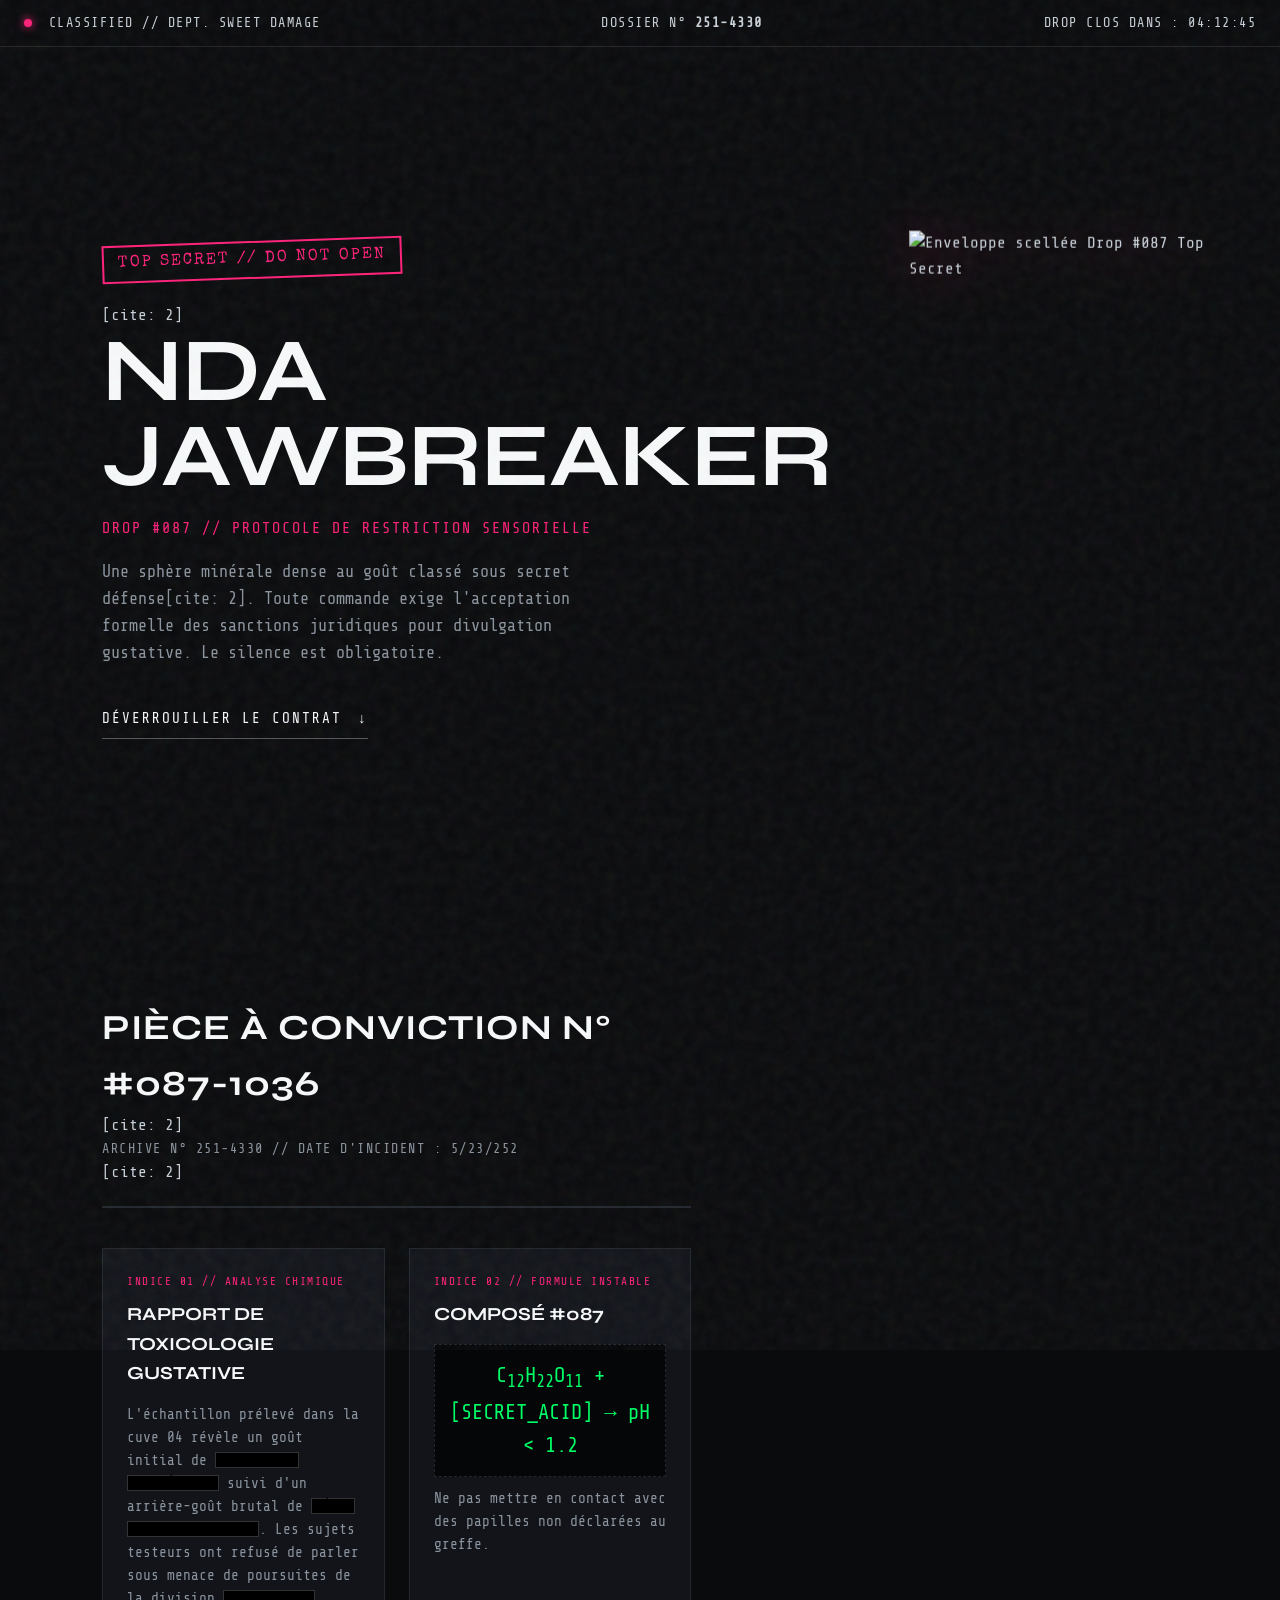
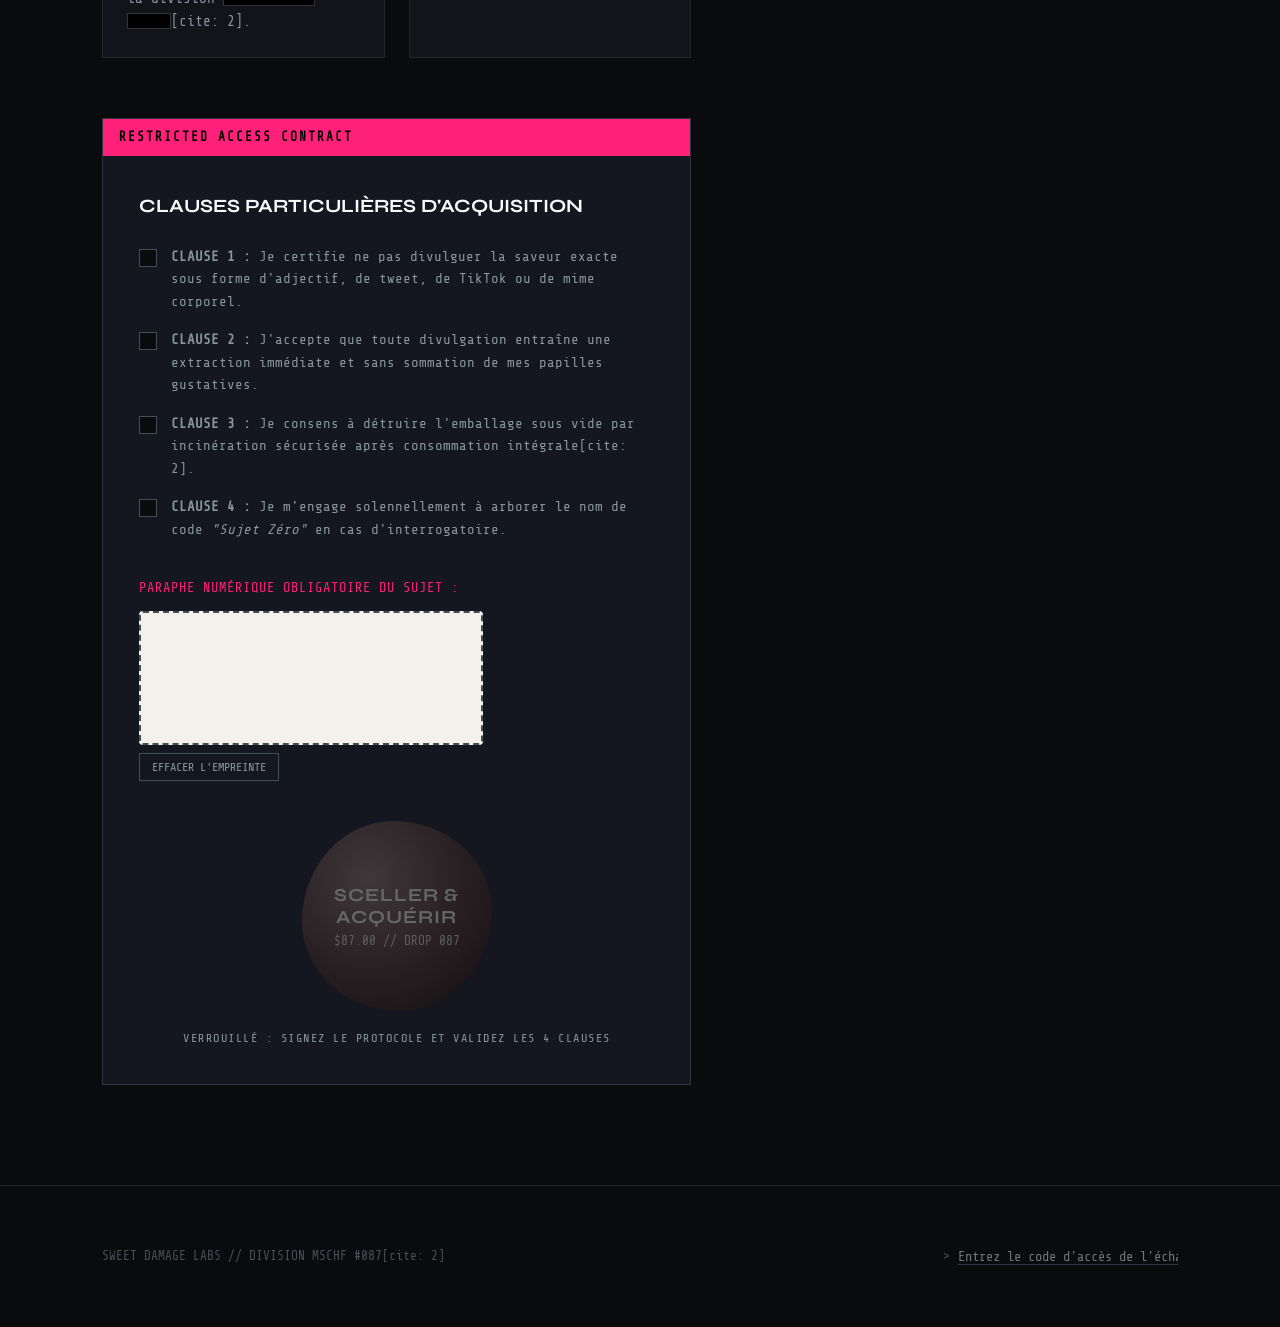
==== commit 0386f892: "Changement visuel" ====
--- a/index.html
+++ b/index.html
@@ -34,17 +34,10 @@
     </nav>
 
     <!-- ÉLÉMENT PARALLAX FLOTTANT (Sachet Evidence + Sphère Noire) -->
+    <!-- ÉLÉMENT PARALLAX FLOTTANT : ENVELOPPE KRAFT SCELLÉE -->
     <aside id="evidence-specimen" aria-hidden="true">
-        <div class="specimen-card">
-            <div class="evidence-tag">
-                <span class="warning-stripes"></span>
-                <p>EVIDENCE</p>
-                <small>CASE FILE: #087 - SWEET DAMAGE</small>[cite: 2]
-            </div>
-            <div class="candy-sphere">
-                <div class="sphere-glare"></div>
-            </div>
-            <div class="confidential-stamp">CONFIDENTIAL</div>[cite: 2]
+        <div class="specimen-card envelope-mode">
+            <img src="envelope.jpg" alt="Enveloppe scellée Drop #087 Top Secret" class="envelope-img">
         </div>
     </aside>
 
--- a/style.css
+++ b/style.css
@@ -72,84 +72,33 @@
   50% { opacity: 0.3; transform: scale(0.85); }
 }
 
-/* --- ÉLÉMENT PARALLAX : LE SACHET EVIDENCE FLOTTANT --- */
+/* --- ÉLÉMENT PARALLAX : ENVELOPPE KRAFT FLOTTANTE --- */
 #evidence-specimen {
   position: fixed;
-  right: 6vw;
-  top: 25vh;
+  right: 5vw;
+  top: 18vh;
   z-index: 50;
   pointer-events: none;
   transition: transform 0.1s ease-out;
-}
-
-.specimen-card {
-  width: 280px;
-  height: 380px;
-  background: linear-gradient(135deg, rgba(255, 255, 255, 0.18) 0%, rgba(255, 255, 255, 0.04) 100%);
-  border: 1px solid rgba(255, 255, 255, 0.25);
-  backdrop-filter: blur(2px);
-  border-radius: 6px;
-  box-shadow: 0 25px 50px rgba(0, 0, 0, 0.7), inset 0 0 25px rgba(255, 255, 255, 0.1);
-  position: relative;
-  display: flex;
-  flex-direction: column;
-  align-items: center;
-  justify-content: space-between;
-  padding: 18px;
-}
-
-.evidence-tag {
-  background: #f4f1ea;
-  color: #111;
+  width: clamp(240px, 24vw, 380px);
+}
+
+.specimen-card.envelope-mode {
+  background: transparent;
+  border: none;
+  box-shadow: none;
+  backdrop-filter: none;
+  padding: 0;
   width: 100%;
-  padding: 10px;
-  border: 1px solid #111;
-  text-align: center;
-  box-shadow: 0 3px 6px rgba(0,0,0,0.3);
-}
-
-.evidence-tag p {
-  font-family: var(--head-font);
-  font-size: 1.4rem;
-  color: #c92a2a;
-  letter-spacing: 2px;
-  line-height: 1;
-}
-
-.evidence-tag small {
-  font-size: 0.65rem;
-  font-weight: bold;
-}
-
-.candy-sphere {
-  width: 150px;
-  height: 150px;
-  border-radius: 50%;
-  background: radial-gradient(circle at 35% 30%, #3a3d40 0%, #17181c 45%, #050608 100%);
-  box-shadow: 0 15px 30px rgba(0, 0, 0, 0.9), inset -10px -10px 20px rgba(0, 0, 0, 0.9);
-  position: relative;
-}
-
-.sphere-glare {
-  position: absolute;
-  top: 15%;
-  left: 20%;
-  width: 25px;
-  height: 15px;
-  background: rgba(255, 255, 255, 0.2);
-  border-radius: 50%;
-  filter: blur(2px);
-  transform: rotate(-30deg);
-}
-
-.confidential-stamp {
-  font-family: var(--stamp-font);
-  font-size: 1.8rem;
-  color: #111;
-  border: 3px solid #111;
-  padding: 2px 14px;
-  transform: rotate(-8deg);
-  opacity: 0.85;
+  display: block;
+}
+
+.envelope-img {
+  width: 100%;
+  height: auto;
+  display: block;
+  mix-blend-mode: screen; 
+  filter: drop-shadow(0 20px 35px rgba(0, 0, 0, 0.95)) drop-shadow(0 0 25px rgba(255, 32, 121, 0.35));
 }
 
 /* --- HERO SECTION --- */
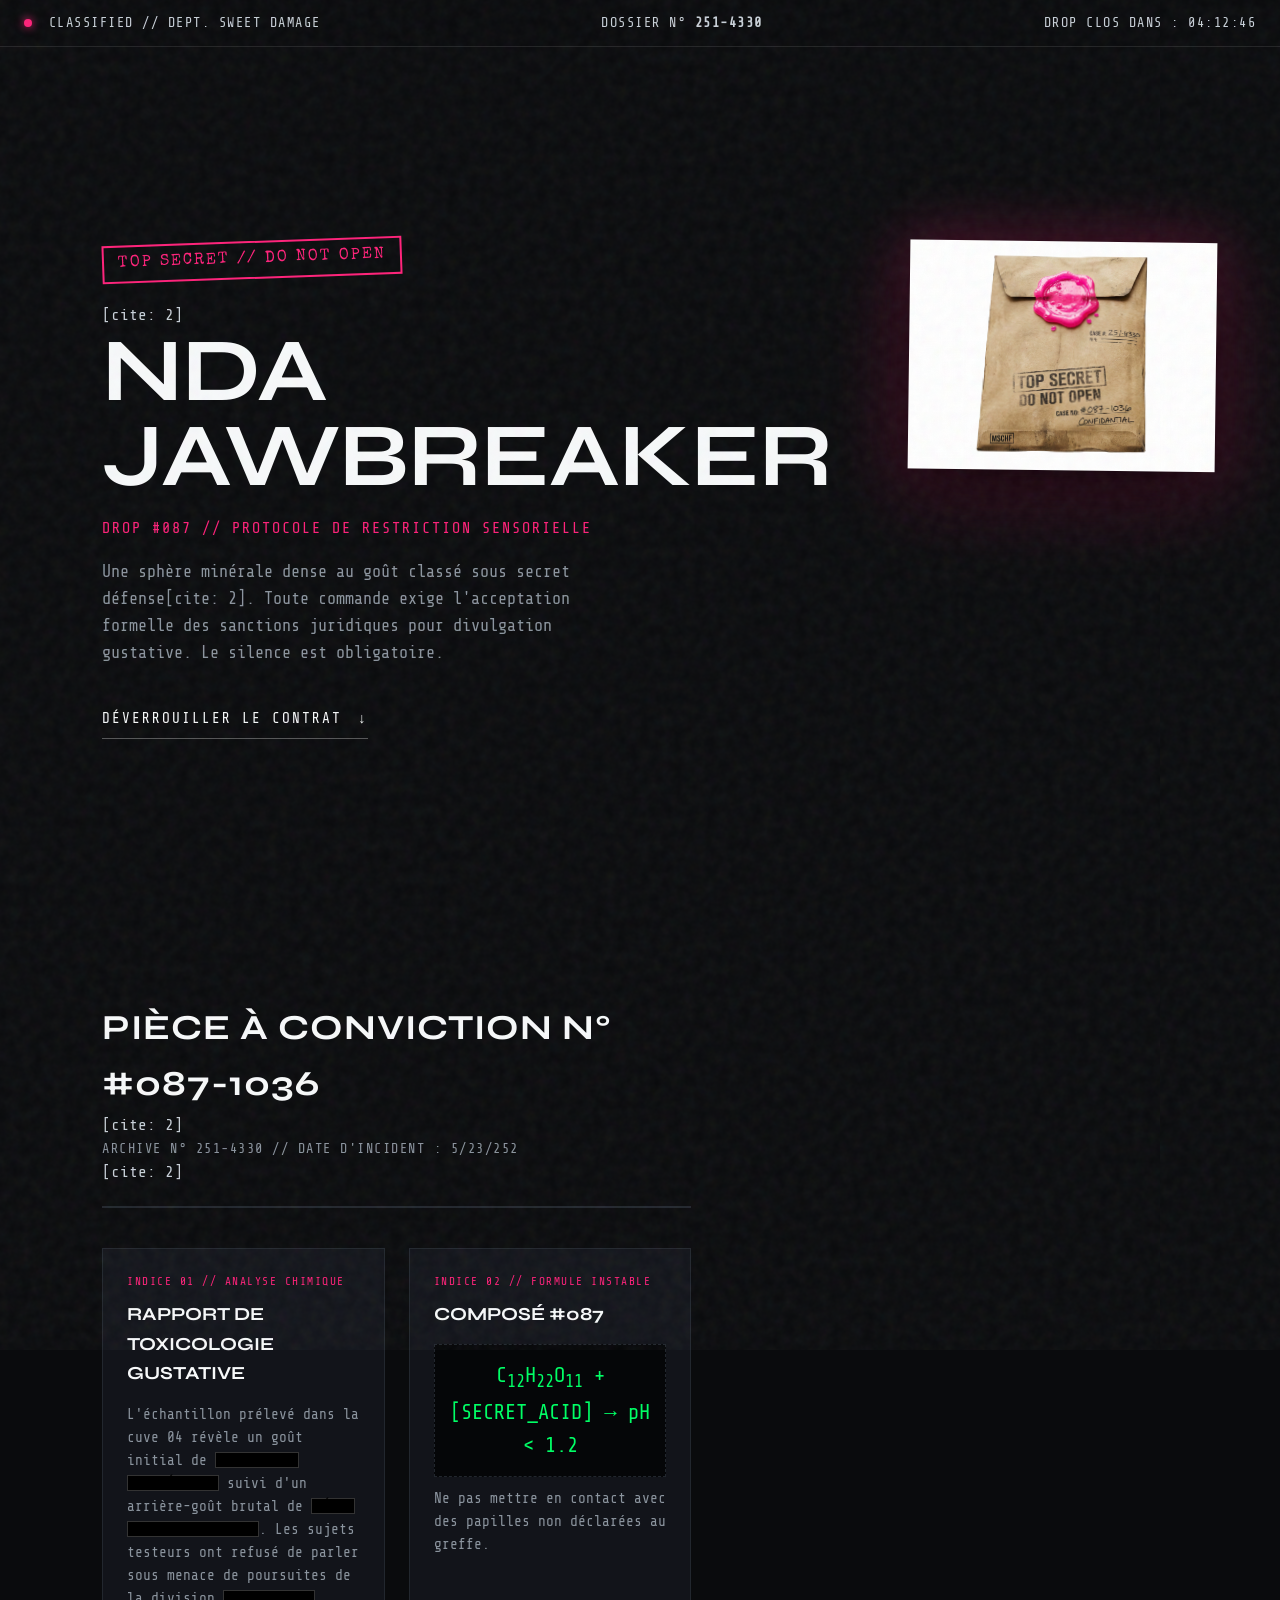
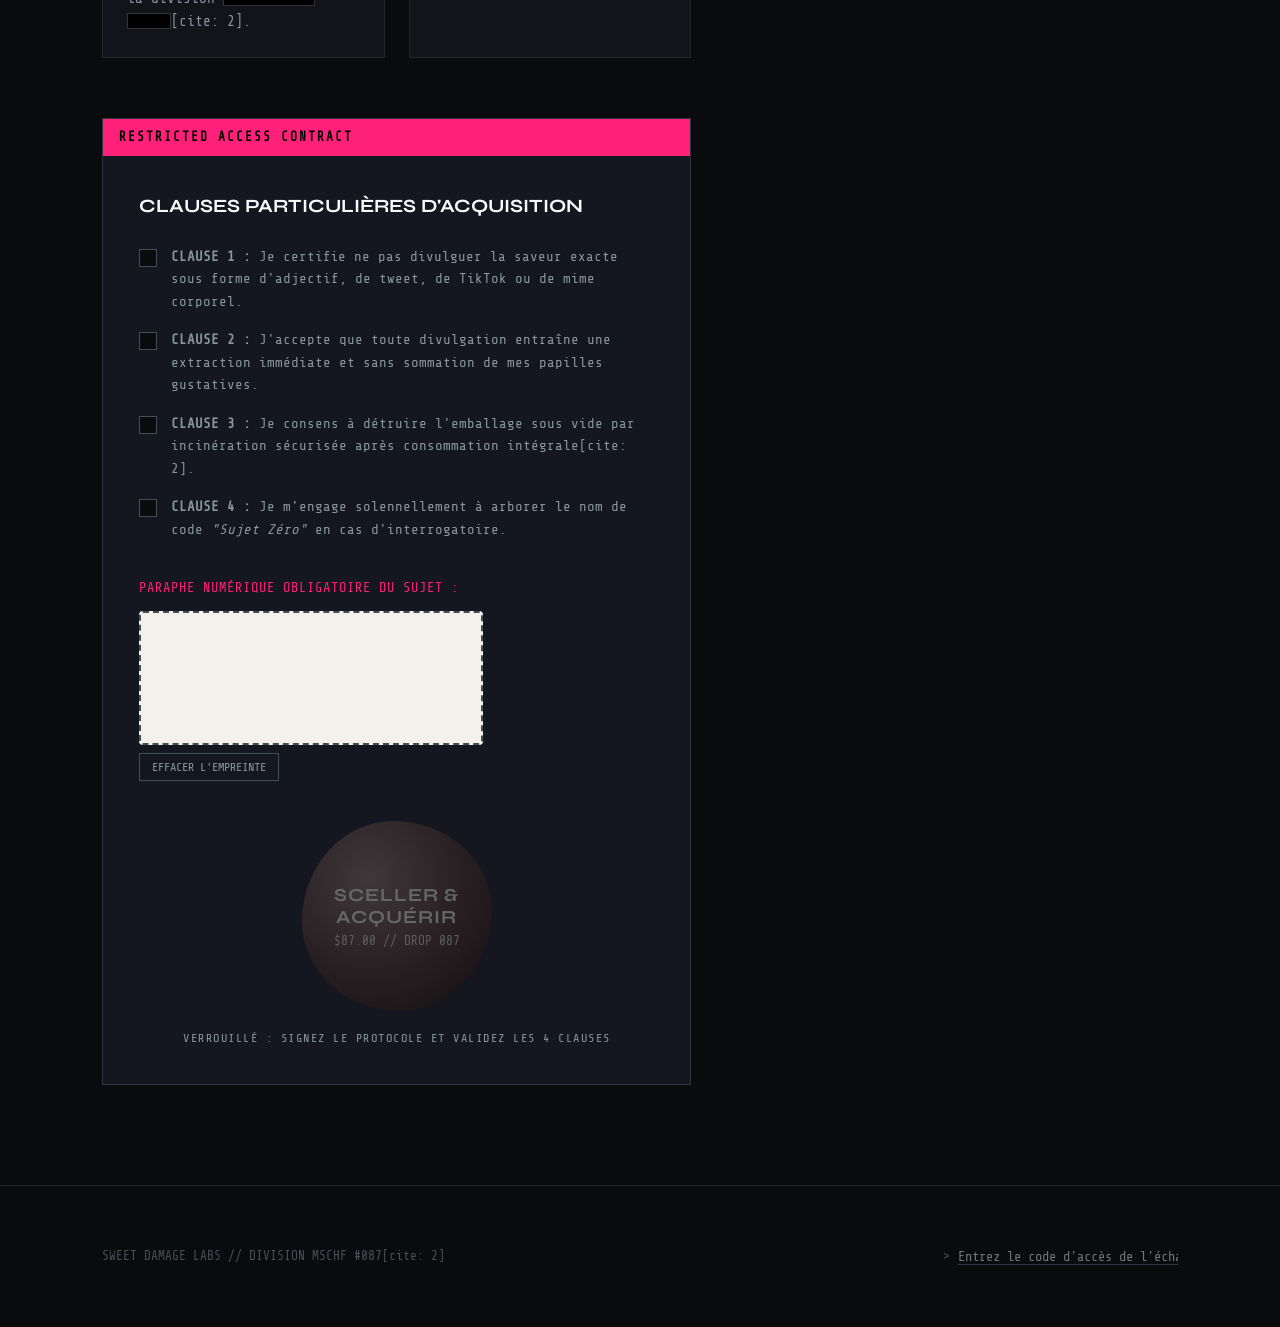
==== commit d33f80cb: "correction visuel" ====
--- a/index.html
+++ b/index.html
@@ -37,7 +37,7 @@
     <!-- ÉLÉMENT PARALLAX FLOTTANT : ENVELOPPE KRAFT SCELLÉE -->
     <aside id="evidence-specimen" aria-hidden="true">
         <div class="specimen-card envelope-mode">
-            <img src="envelope.jpg" alt="Enveloppe scellée Drop #087 Top Secret" class="envelope-img">
+            <img src="envelope.jpeg" alt="Enveloppe scellée Drop #087 Top Secret" class="envelope-img">
         </div>
     </aside>
 
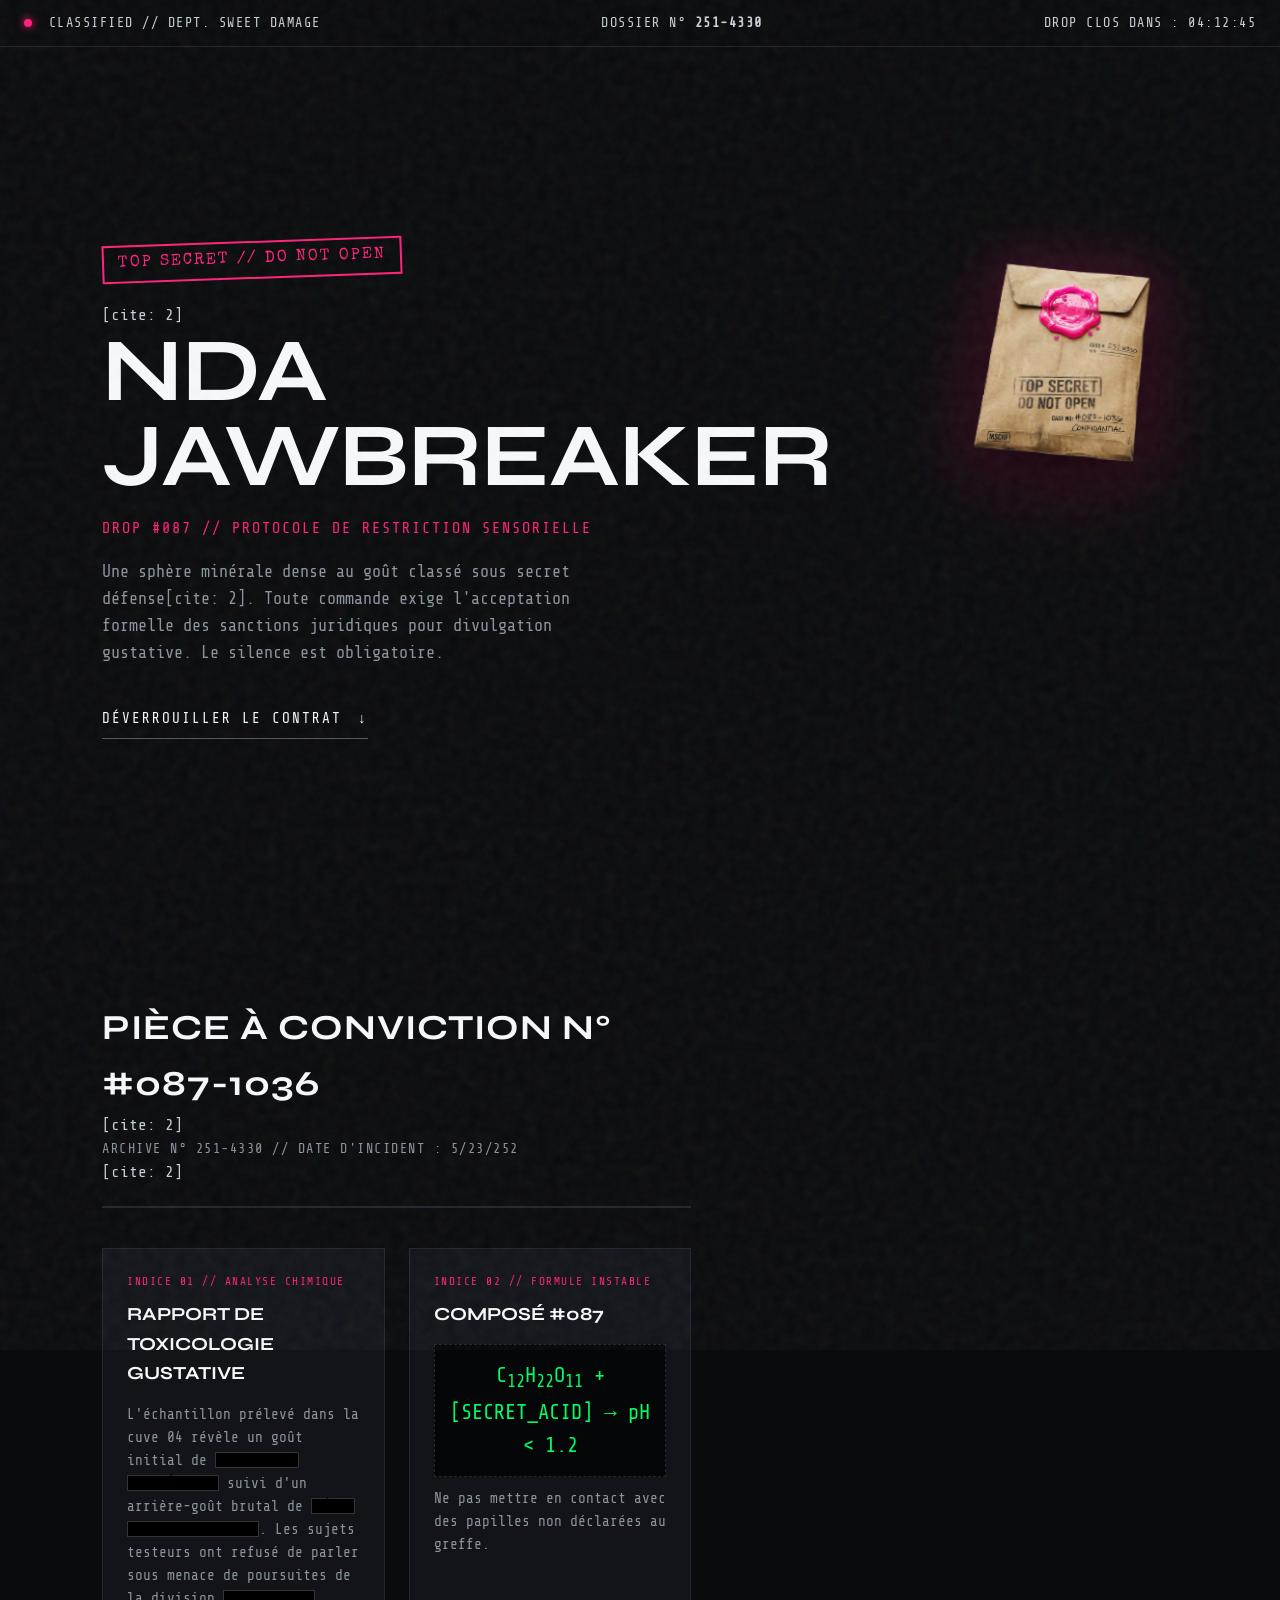
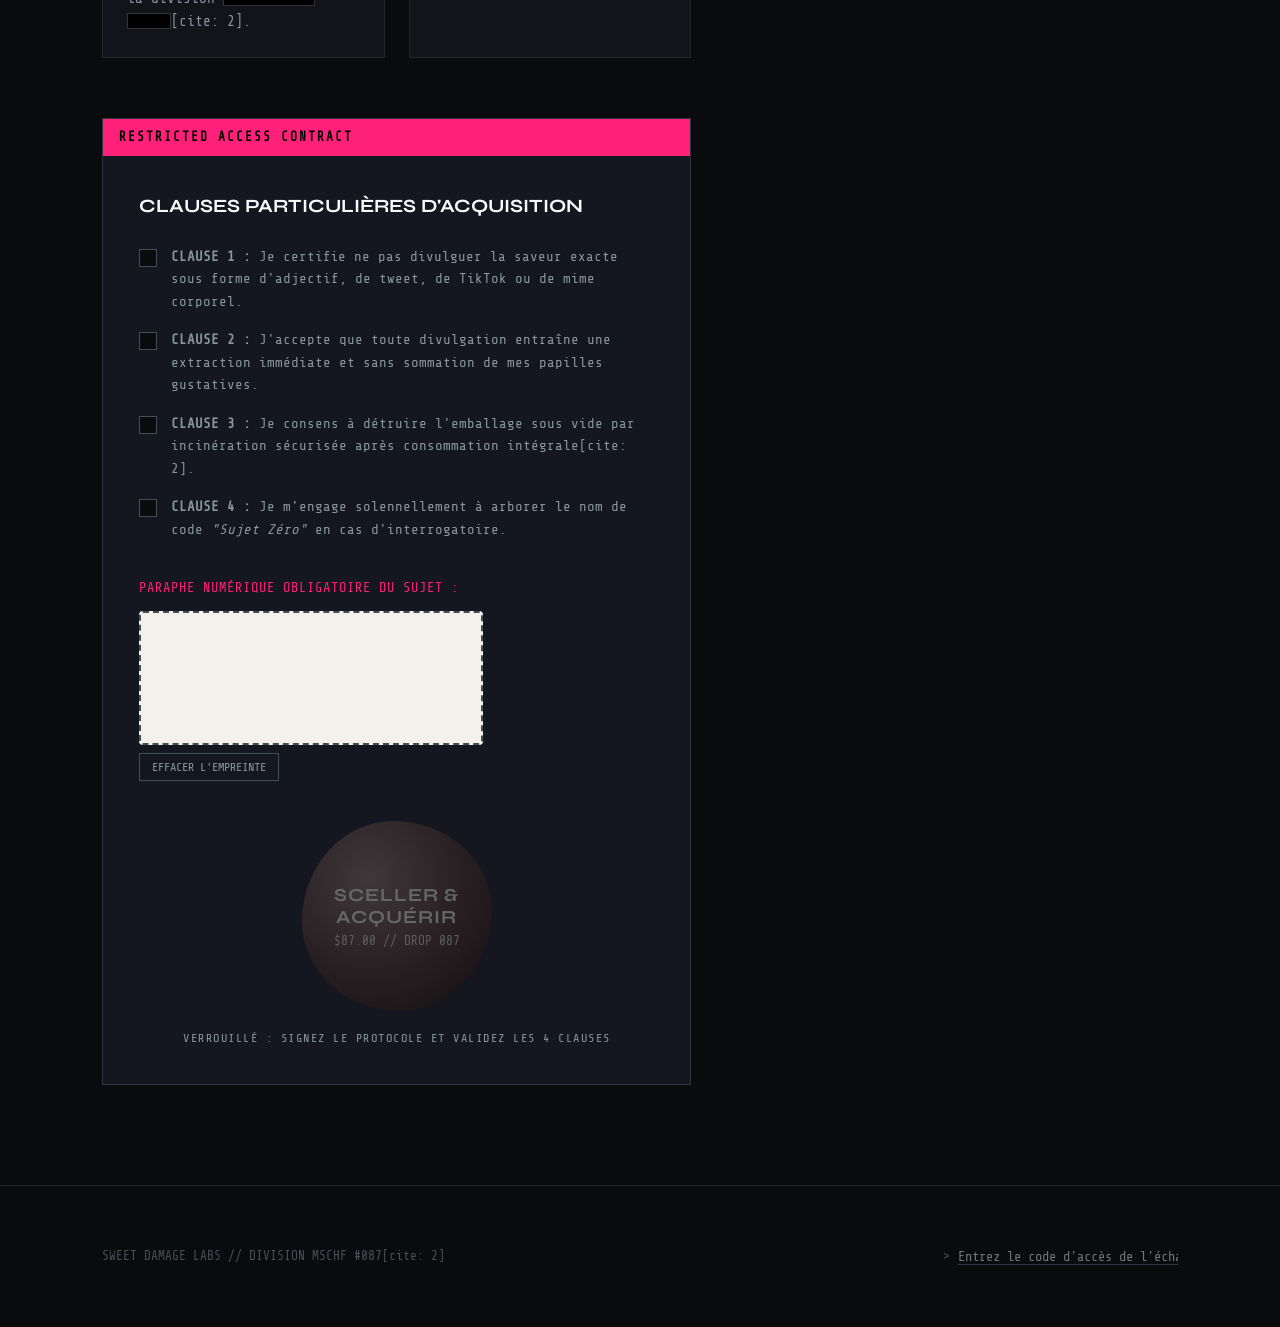
==== commit b1826f41: "changement du visuel" ====
--- a/index.html
+++ b/index.html
@@ -37,7 +37,7 @@
     <!-- ÉLÉMENT PARALLAX FLOTTANT : ENVELOPPE KRAFT SCELLÉE -->
     <aside id="evidence-specimen" aria-hidden="true">
         <div class="specimen-card envelope-mode">
-            <img src="envelope.jpeg" alt="Enveloppe scellée Drop #087 Top Secret" class="envelope-img">
+            <img src="envelope.png" alt="Enveloppe scellée Drop #087 Top Secret" class="envelope-img">
         </div>
     </aside>
 
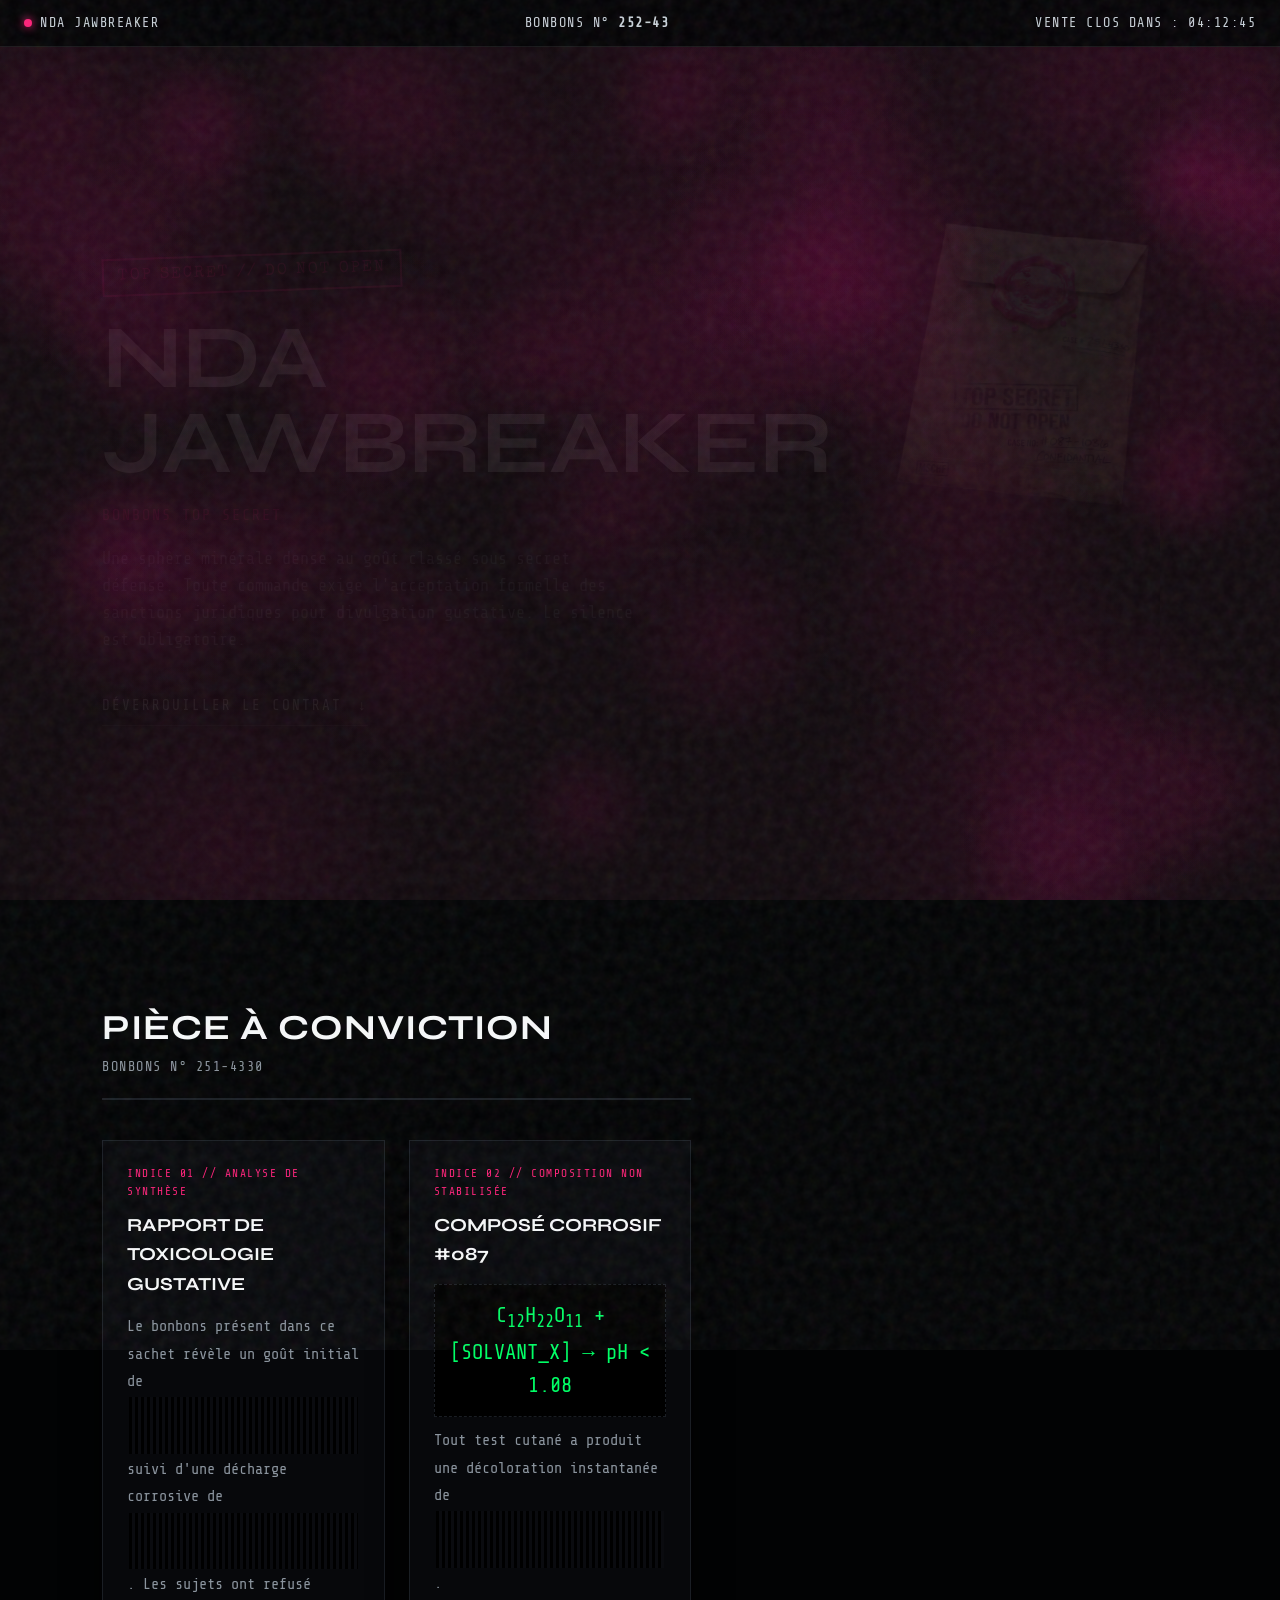
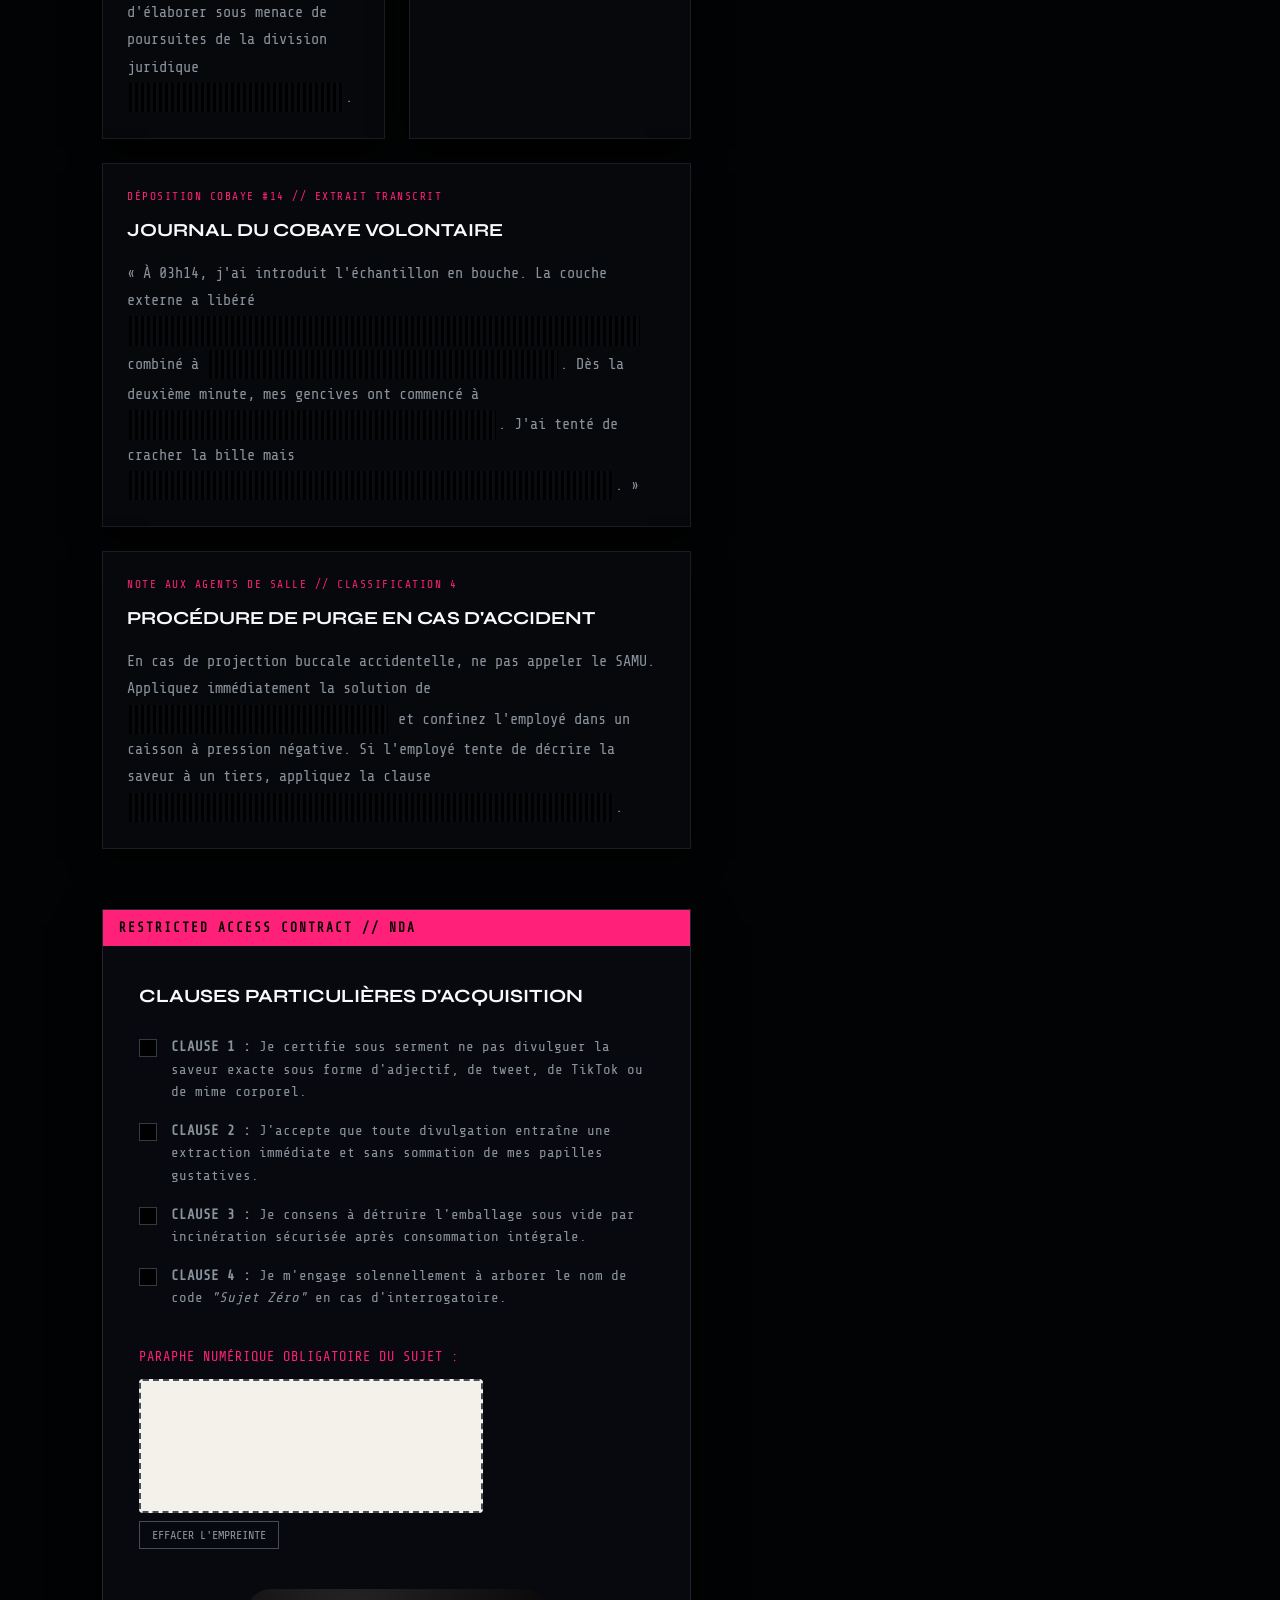
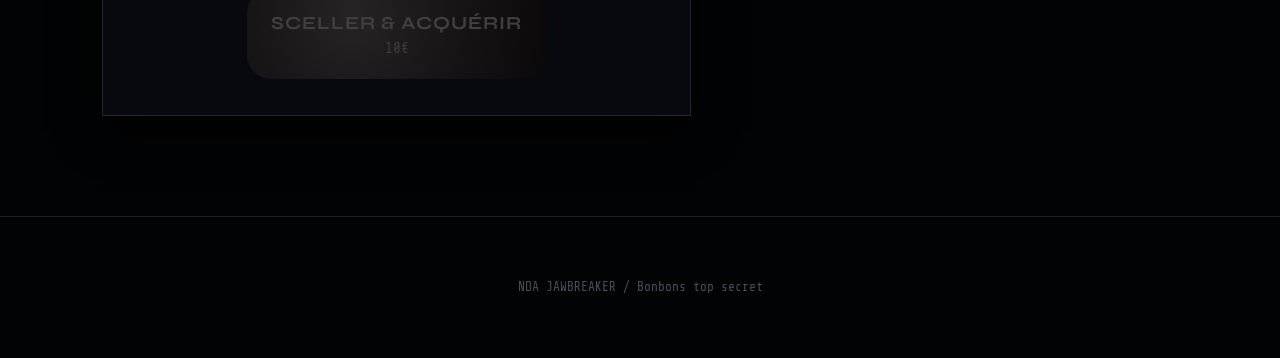
==== commit 5bb0409d: "responsive ajouté" ====
--- a/index.html
+++ b/index.html
@@ -3,7 +3,7 @@
 <head>
     <meta charset="UTF-8">
     <meta name="viewport" content="width=device-width, initial-scale=1.0">
-    <title>DROP #087 : NDA JAWBREAKER // SWEET DAMAGE</title>
+    <title>NDA JAWBREAKER</title>
     <link rel="preconnect" href="https://fonts.googleapis.com">
     <link rel="preconnect" href="https://fonts.gstatic.com" crossorigin>
     <link href="https://fonts.googleapis.com/css2?family=Share+Tech+Mono&family=Syne:wght@700;800&family=Special+Elite&display=swap" rel="stylesheet">
@@ -11,11 +11,8 @@
 </head>
 <body class="loading-state">
 
-    <!-- EASTER EGG CONSOLE / CODE SOURCE :
-         [PIÈCE À CONVICTION #087-1036]
-         Avis de laboratoire : pH critique mesuré à 1.12. La sphère noire présente une couche de baryte et d'arôme non-référencé.
-         Ne pas respirer les vapeurs lors de la rupture de l'enveloppe sous vide.
-    -->
+    <!-- CANVAS INTERACTIF DE BUÉE (DISSIPATION AU CURSEUR) -->
+    <canvas id="smoke-canvas" aria-hidden="true"></canvas>
 
     <!-- FILTRE GRAIN CINÉMA -->
     <div class="grain-overlay" aria-hidden="true"></div>
@@ -23,17 +20,16 @@
     <!-- HUD STATUT DROP -->
     <nav class="hud-bar">
         <div class="hud-left">
-            <span class="pulse-dot"></span> CLASSIFIED // DEPT. SWEET DAMAGE
+            <span class="pulse-dot"></span>NDA JAWBREAKER
         </div>
         <div class="hud-center">
-            DOSSIER N° <strong>251-4330</strong>
+            BONBONS N° <strong>252-43</strong>
         </div>
         <div class="hud-right" id="hud-timer">
-            DROP CLOS DANS : <span id="countdown">04:12:87</span>
+            VENTE CLOS DANS : <span id="countdown">04:12:87</span>
         </div>
     </nav>
 
-    <!-- ÉLÉMENT PARALLAX FLOTTANT (Sachet Evidence + Sphère Noire) -->
     <!-- ÉLÉMENT PARALLAX FLOTTANT : ENVELOPPE KRAFT SCELLÉE -->
     <aside id="evidence-specimen" aria-hidden="true">
         <div class="specimen-card envelope-mode">
@@ -43,12 +39,12 @@
 
     <!-- HERO : PRÉSENTATION DU DROP -->
     <header class="hero-section">
-        <div class="stamp-top-secret">TOP SECRET // DO NOT OPEN</div>[cite: 2]
+        <div class="stamp-top-secret">TOP SECRET // DO NOT OPEN</div>
         <h1 class="glitch-title" data-text="NDA JAWBREAKER">NDA JAWBREAKER</h1>
-        <p class="hero-meta">DROP #087 // PROTOCOLE DE RESTRICTION SENSORIELLE</p>
+        <p class="hero-meta">BONBONS TOP SECRET</p>
         
         <div class="hero-briefing">
-            <p>Une sphère minérale dense au goût classé sous secret défense[cite: 2]. Toute commande exige l'acceptation formelle des sanctions juridiques pour divulgation gustative. Le silence est obligatoire.</p>
+            <p>Une sphère minérale dense au goût classé sous secret défense. Toute commande exige l'acceptation formelle des sanctions juridiques pour divulgation gustative. Le silence est obligatoire.</p>
         </div>
 
         <a href="#contract-dossier" class="cta-scroll">
@@ -57,36 +53,48 @@
         </a>
     </header>
 
-    <!-- SECTION DOSSIER D'INSTRUCTION (ARG & INDICES) -->
+    <!-- SECTION DOSSIER D'INSTRUCTION (ARG & TEXTES CAVIARDÉS ÉTENDUS) -->
     <section class="dossier-section" id="contract-dossier">
         
         <div class="dossier-header">
-            <h2>PIÈCE À CONVICTION N° #087-1036</h2>[cite: 2]
-            <div class="dossier-sub">ARCHIVE N° 251-4330 // DATE D'INCIDENT : 5/23/252</div>[cite: 2]
+            <h2>PIÈCE À CONVICTION</h2>
+            <div class="dossier-sub">BONBONS N° 251-4330</div>
         </div>
 
         <div class="dossier-grid">
             
             <article class="report-box">
-                <span class="badge">INDICE 01 // ANALYSE CHIMIQUE</span>
+                <span class="badge">INDICE 01 // ANALYSE DE SYNTHÈSE</span>
                 <h3>RAPPORT DE TOXICOLOGIE GUSTATIVE</h3>
-                <p>L'échantillon prélevé dans la cuve 04 révèle un goût initial de <span class="censor-text">CANDY CANE SYNTHÉTIQUE</span> suivi d'un arrière-goût brutal de <span class="censor-text">MÉTAL LOURD ET D'OZONE</span>. Les sujets testeurs ont refusé de parler sous menace de poursuites de la division <span class="censor-text">MSCHF LEGAL FORCE</span>[cite: 2].</p>
+                <p>Le bonbons présent dans ce sachet révèle un goût initial de <span class="censor-text">CANDY CANE CHIMIQUEMENT PURIFIÉ</span> suivi d'une décharge corrosive de <span class="censor-text">MÉTAL CHAUD, D'OZONE ET D'AMERTUME ARTIFICIELLE</span>. Les sujets ont refusé d'élaborer sous menace de poursuites de la division juridique <span class="censor-text">MSCHF LEGAL DISCIPLINE</span>.</p>
             </article>
 
             <article class="report-box formula-box">
-                <span class="badge">INDICE 02 // FORMULE INSTABLE</span>
-                <h3>COMPOSÉ #087</h3>
+                <span class="badge">INDICE 02 // COMPOSITION NON STABILISÉE</span>
+                <h3>COMPOSÉ CORROSIF #087</h3>
                 <div class="chem-formula">
-                    C<sub>12</sub>H<sub>22</sub>O<sub>11</sub> + [SECRET_ACID] &rarr; pH &lt; 1.2
+                    C<sub>12</sub>H<sub>22</sub>O<sub>11</sub> + [SOLVANT_X] &rarr; pH &lt; 1.08
                 </div>
-                <p class="formula-caption">Ne pas mettre en contact avec des papilles non déclarées au greffe.</p>
+                <p class="formula-caption">Tout test cutané a produit une décoloration instantanée de <span class="censor-text">LA SURFACE CELLULAIRE ÉPITHÉLIALE</span>.</p>
+            </article>
+
+            <article class="report-box full-span">
+                <span class="badge">DÉPOSITION COBAYE #14 // EXTRAIT TRANSCRIT</span>
+                <h3>JOURNAL DU COBAYE VOLONTAIRE</h3>
+                <p>« À 03h14, j'ai introduit l'échantillon en bouche. La couche externe a libéré <span class="censor-text">UN GOÛT VIOLENT ÉVOQUANT UN MÉDICAMENT D'ENFANCE PÉRIMÉ</span> combiné à <span class="censor-text">DE LA POUSSIÈRE DE CRAIE ET DE SOUFRE</span>. Dès la deuxième minute, mes gencives ont commencé à <span class="censor-text">ENFLER ET DEVENIR FLUORESCENTES SOUS UV</span>. J'ai tenté de cracher la bille mais <span class="censor-text">ELLE ADHÉRAIT AUX TISSUS COMME UNE VENTOUSE MINÉRALE</span>. »</p>
+            </article>
+
+            <article class="report-box full-span">
+                <span class="badge">NOTE AUX AGENTS DE SALLE // CLASSIFICATION 4</span>
+                <h3>PROCÉDURE DE PURGE EN CAS D'ACCIDENT</h3>
+                <p>En cas de projection buccale accidentelle, ne pas appeler le SAMU. Appliquez immédiatement la solution de <span class="censor-text">BICARBONATE CONCENTRÉ À 40%</span> et confinez l'employé dans un caisson à pression négative. Si l'employé tente de décrire la saveur à un tiers, appliquez la clause <span class="censor-text">D'EXTRACTION RADICALE DU LARYNX PAR VOIE AMBULATOIRE</span>.</p>
             </article>
 
         </div>
 
-        <!-- CLAUSES COERCITIVES -->
+        <!-- CONTRAT NDA -->
         <div class="contract-container">
-            <div class="contract-ribbon">RESTRICTED ACCESS CONTRACT</div>
+            <div class="contract-ribbon">RESTRICTED ACCESS CONTRACT // NDA</div>
             <div class="contract-body">
                 <h3>CLAUSES PARTICULIÈRES D'ACQUISITION</h3>
                 
@@ -94,7 +102,7 @@
                     <li>
                         <label>
                             <input type="checkbox" class="nda-checkbox">
-                            <span><strong>CLAUSE 1 :</strong> Je certifie ne pas divulguer la saveur exacte sous forme d'adjectif, de tweet, de TikTok ou de mime corporel.</span>
+                            <span><strong>CLAUSE 1 :</strong> Je certifie sous serment ne pas divulguer la saveur exacte sous forme d'adjectif, de tweet, de TikTok ou de mime corporel.</span>
                         </label>
                     </li>
                     <li>
@@ -106,7 +114,7 @@
                     <li>
                         <label>
                             <input type="checkbox" class="nda-checkbox">
-                            <span><strong>CLAUSE 3 :</strong> Je consens à détruire l'emballage sous vide par incinération sécurisée après consommation intégrale[cite: 2].</span>
+                            <span><strong>CLAUSE 3 :</strong> Je consens à détruire l'emballage sous vide par incinération sécurisée après consommation intégrale.</span>
                         </label>
                     </li>
                     <li>
@@ -130,9 +138,8 @@
                 <div class="seal-checkout">
                     <button id="wax-seal-btn" disabled>
                         <span class="wax-text">SCELLER &amp; ACQUÉRIR</span>
-                        <span class="wax-price">$87.00 // DROP 087</span>
+                        <span class="wax-price">10€</span>
                     </button>
-                    <p id="lock-warning">VERROUILLÉ : SIGNEZ LE PROTOCOLE ET VALIDEZ LES 4 CLAUSES</p>
                 </div>
 
             </div>
@@ -140,13 +147,9 @@
 
     </section>
 
-    <!-- FOOTER TERMINAL ARG -->
+    <!-- FOOTER -->
     <footer class="classified-footer">
-        <p>SWEET DAMAGE LABS // DIVISION MSCHF #087[cite: 2]</p>
-        <div class="terminal-secret">
-            <span class="term-prefix">&gt;</span>
-            <input type="text" id="arg-console" placeholder="Entrez le code d'accès de l'échantillon..." autocomplete="off">
-        </div>
+        <p>NDA JAWBREAKER / Bonbons top secret</p>
     </footer>
 
     <!-- POP-UP ALERTE INTRUSION -->
@@ -160,7 +163,7 @@
 
     <!-- EFFET TAMPON SCELLÉ GÉANT -->
     <div id="stamp-modal" class="modal-hidden">
-        <div class="big-stamp">SCELLÉ // CONFIDENTIEL</div>[cite: 2]
+        <div class="big-stamp">SCELLÉ // CONFIDENTIEL</div>
     </div>
 
     <script src="script.js"></script>
--- a/style.css
+++ b/style.css
@@ -1,12 +1,10 @@
-/* --- VARIABLES --- */
+/* --- VARIABLES ET THÈME --- */
 :root {
-  --bg-dark: #0a0b0d;
-  --kraft: #c2ab86;
-  --kraft-dark: #8c7653;
+  --bg-dark: #020304;
+  --bg-card: #07080b;
   --pink-wax: #ff2079;
   --pink-glow: rgba(255, 32, 121, 0.45);
   --term-green: #00ff66;
-  --ink-black: #111317;
   --mono-font: 'Share Tech Mono', monospace;
   --stamp-font: 'Special Elite', cursive;
   --head-font: 'Syne', sans-serif;
@@ -27,13 +25,23 @@
   line-height: 1.6;
 }
 
+/* --- CANVAS VITRE EMBUÉE (Z-INDEX AU-DESSUS DU TEXTE ET DE L'ENVELOPPE) --- */
+#smoke-canvas {
+  position: fixed;
+  inset: 0;
+  width: 100vw;
+  height: 100vh;
+  z-index: 50;
+  pointer-events: none;
+}
+
 /* --- GRAIN OVERLAY CINÉMA --- */
 .grain-overlay {
   position: fixed;
   inset: -50%;
   width: 200%;
   height: 200%;
-  background-image: url("data:image/svg+xml,%3Csvg viewBox='0 0 200 200' xmlns='http://www.w3.org/2000/svg'%3E%3Cfilter id='noiseFilter'%3E%3CfeTurbulence type='fractalNoise' baseFrequency='0.8' numOctaves='3' stitchTiles='stitch'/%3E%3C/filter%3E%3Crect width='100%25' height='100%25' filter='url(%23noiseFilter)' opacity='0.06'/%3E%3C/svg%3E");
+  background-image: url("data:image/svg+xml,%3Csvg viewBox='0 0 200 200' xmlns='http://www.w3.org/2000/svg'%3E%3Cfilter id='noiseFilter'%3E%3CfeTurbulence type='fractalNoise' baseFrequency='0.8' numOctaves='3' stitchTiles='stitch'/%3E%3C/filter%3E%3Crect width='100%25' height='100%25' filter='url(%23noiseFilter)' opacity='0.08'/%3E%3C/svg%3E");
   pointer-events: none;
   z-index: 999;
 }
@@ -50,9 +58,9 @@
   align-items: center;
   font-size: 0.85rem;
   letter-spacing: 1.5px;
-  background: rgba(10, 11, 13, 0.85);
-  backdrop-filter: blur(8px);
-  border-bottom: 1px solid rgba(255, 255, 255, 0.1);
+  background: rgba(2, 3, 4, 0.9);
+  backdrop-filter: blur(10px);
+  border-bottom: 1px solid rgba(255, 255, 255, 0.08);
   z-index: 100;
 }
 
@@ -75,12 +83,12 @@
 /* --- ÉLÉMENT PARALLAX : ENVELOPPE KRAFT FLOTTANTE --- */
 #evidence-specimen {
   position: fixed;
-  right: 5vw;
-  top: 18vh;
-  z-index: 50;
+  right: 3vw;
+  top: 12vh;
+  z-index: 20;
   pointer-events: none;
   transition: transform 0.1s ease-out;
-  width: clamp(240px, 24vw, 380px);
+  width: clamp(320px, 34vw, 520px);
 }
 
 .specimen-card.envelope-mode {
@@ -97,8 +105,7 @@
   width: 100%;
   height: auto;
   display: block;
-  mix-blend-mode: screen; 
-  filter: drop-shadow(0 20px 35px rgba(0, 0, 0, 0.95)) drop-shadow(0 0 25px rgba(255, 32, 121, 0.35));
+  filter: drop-shadow(0 25px 45px rgba(0, 0, 0, 1)) drop-shadow(0 0 35px rgba(255, 32, 121, 0.4));
 }
 
 /* --- HERO SECTION --- */
@@ -109,6 +116,8 @@
   flex-direction: column;
   justify-content: center;
   max-width: 65vw;
+  position: relative;
+  z-index: 20;
 }
 
 .stamp-top-secret {
@@ -122,6 +131,7 @@
   margin-bottom: 24px;
   width: fit-content;
   transform: rotate(-2deg);
+  background: rgba(0, 0, 0, 0.5);
 }
 
 .glitch-title {
@@ -159,6 +169,7 @@
   padding-bottom: 8px;
   width: fit-content;
   transition: all 0.2s;
+  pointer-events: auto;
 }
 
 .cta-scroll:hover {
@@ -166,14 +177,16 @@
   border-color: var(--pink-wax);
 }
 
-/* --- DOSSIER & INDICES (ARG) --- */
+/* --- DOSSIER & INDICES --- */
 .dossier-section {
   padding: 100px 8vw;
   max-width: 62vw;
+  position: relative;
+  z-index: 20;
 }
 
 .dossier-header {
-  border-bottom: 2px solid #22272e;
+  border-bottom: 2px solid #1a1e24;
   padding-bottom: 20px;
   margin-bottom: 40px;
 }
@@ -199,10 +212,15 @@
 }
 
 .report-box {
-  background: #12141a;
-  border: 1px solid #22272e;
+  background: var(--bg-card);
+  border: 1px solid #1a1e24;
   padding: 24px;
   position: relative;
+  box-shadow: 0 10px 30px rgba(0, 0, 0, 0.8);
+}
+
+.report-box.full-span {
+  grid-column: 1 / -1;
 }
 
 .report-box .badge {
@@ -221,43 +239,94 @@
 }
 
 .report-box p {
-  font-size: 0.9rem;
+  font-size: 0.95rem;
   color: #8b949e;
-}
-
-/* --- CAVIARDAGE --- */
+  line-height: 1.8;
+}
+
+/* --- TEXTES CAVIARDÉS : LAMPE TORCHE DYNAMIQUE --- */
 .censor-text {
-  background: #000;
-  color: #000;
-  padding: 0 4px;
+  --torch-x: 50%;
+  --torch-y: 50%;
+  position: relative;
+  display: inline-block;
+  padding: 1px 8px;
+  margin: 2px 2px;
+  background-color: #000;
+  color: var(--pink-wax);
+  font-family: var(--mono-font);
+  font-weight: bold;
+  letter-spacing: 1px;
   cursor: crosshair;
   user-select: none;
-  transition: all 0.2s;
-  box-shadow: inset 0 0 0 1px #333;
+  vertical-align: baseline;
+  box-shadow: inset 0 0 0 1px #11141a;
+  border-radius: 2px;
+}
+
+.censor-text::after {
+  content: "";
+  position: absolute;
+  inset: 0;
+  background-color: #000;
+  background-image: repeating-linear-gradient(
+    90deg,
+    #000 0px,
+    #000 3px,
+    #0a0b0f 3px,
+    #0a0b0f 6px
+  );
+  pointer-events: none;
+  transition: opacity 0.3s ease-out;
+}
+
+.censor-text:hover::after {
+  opacity: 1;
+  -webkit-mask-image: radial-gradient(
+    circle 50px at var(--torch-x) var(--torch-y),
+    transparent 0%,
+    transparent 60%,
+    rgba(0, 0, 0, 0.7) 80%,
+    black 100%
+  );
+  mask-image: radial-gradient(
+    circle 50px at var(--torch-x) var(--torch-y),
+    transparent 0%,
+    transparent 60%,
+    rgba(0, 0, 0, 0.7) 80%,
+    black 100%
+  );
 }
 
 .censor-text:hover {
-  background: transparent;
-  color: var(--pink-wax);
-  box-shadow: none;
+  text-shadow: 0 0 8px rgba(255, 32, 121, 0.8), -1px 0 #00ff66;
+  animation: jitter 0.12s infinite alternate;
+}
+
+@keyframes jitter {
+  0% { transform: translate(0, 0); }
+  50% { transform: translate(-0.8px, 0.8px); }
+  100% { transform: translate(0.8px, -0.8px); }
 }
 
 .chem-formula {
   font-size: 1.3rem;
   color: var(--term-green);
-  background: #050608;
+  background: #000;
   padding: 14px;
   text-align: center;
-  border: 1px dashed #22272e;
+  border: 1px dashed #1a1e24;
   margin-bottom: 10px;
 }
 
 /* --- CONTRAT & SIGNATURE --- */
 .contract-container {
-  background: #14171f;
-  border: 1px solid #30363d;
+  background: #07090e;
+  border: 1px solid #22272e;
   position: relative;
   margin-top: 40px;
+  box-shadow: 0 15px 40px rgba(0, 0, 0, 0.9);
+  z-index: 40;
 }
 
 .contract-ribbon {
@@ -304,8 +373,8 @@
   appearance: none;
   width: 18px;
   height: 18px;
-  background: #0a0b0d;
-  border: 1px solid #444c56;
+  background: #000;
+  border: 1px solid #333a44;
   flex-shrink: 0;
   margin-top: 3px;
   cursor: pointer;
@@ -332,6 +401,7 @@
   background: #f4f1ea;
   border: 2px dashed #444c56;
   width: fit-content;
+  max-width: 100%;
   border-radius: 4px;
 }
 
@@ -357,19 +427,19 @@
   border-color: #fff;
 }
 
-/* --- SCEAU DE PAIEMENT (CIRE ROSE ÉLASTIQUE) --- */
+/* --- SCEAU DE PAIEMENT --- */
 .seal-checkout {
   margin-top: 40px;
   text-align: center;
 }
 
 #wax-seal-btn {
-  width: 190px;
-  height: 190px;
-  border-radius: 48% 52% 49% 51% / 53% 47% 53% 47%;
+  width: 300px;
+  height: 90px;
+  border-radius: 24px;
   border: none;
-  background: radial-gradient(circle at 35% 30%, #ff6ea7 0%, var(--pink-wax) 50%, #99003d 100%);
-  box-shadow: 0 12px 30px var(--pink-glow), inset 0 0 15px rgba(255,255,255,0.4);
+  background: radial-gradient(circle at 35% 30%, #ff6ea7 0%, var(--pink-wax) 50%, #880033 100%);
+  box-shadow: 0 12px 35px var(--pink-glow), inset 0 0 15px rgba(255,255,255,0.4);
   color: #fff;
   cursor: pointer;
   display: flex;
@@ -381,11 +451,11 @@
 }
 
 #wax-seal-btn:not(:disabled):hover {
-  transform: scale(1.05);
+  transform: scale(1.04);
 }
 
 #wax-seal-btn:disabled {
-  filter: grayscale(0.9) brightness(0.4);
+  filter: grayscale(0.95) brightness(0.25);
   cursor: not-allowed;
   box-shadow: none;
 }
@@ -399,59 +469,40 @@
 
 .wax-price {
   font-family: var(--mono-font);
-  font-size: 0.8rem;
+  font-size: 0.9rem;
   margin-top: 6px;
-  opacity: 0.85;
-}
-
-#lock-warning {
-  margin-top: 18px;
-  font-size: 0.75rem;
-  color: #8b949e;
-  letter-spacing: 1.5px;
-}
-
-/* --- FOOTER ARG --- */
+  opacity: 0.9;
+}
+
+/* --- FOOTER --- */
 .classified-footer {
   padding: 60px 8vw;
-  border-top: 1px solid #22272e;
-  display: flex;
-  justify-content: space-between;
-  align-items: center;
+  border-top: 1px solid #1a1e24;
+  text-align: center;
   font-size: 0.8rem;
   color: #484f58;
-}
-
-.terminal-secret {
-  display: flex;
-  align-items: center;
-  gap: 8px;
-}
-
-#arg-console {
-  background: transparent;
-  border: none;
-  border-bottom: 1px solid #30363d;
-  color: var(--term-green);
-  font-family: var(--mono-font);
-  font-size: 0.85rem;
-  outline: none;
-  width: 220px;
-}
+  position: relative;
+  z-index: 40;
+}
+
 
 /* --- POP-UP BRÈCHE SÉCURITÉ --- */
 #breach-alert {
   position: fixed;
-  bottom: 30px;
-  left: 30px;
-  background: #b91c1c;
+  bottom: 24px;
+  left: 24px;
+  max-width: min(420px, calc(100vw - 48px));
+  box-sizing: border-box;
+  background: #7f1d1d;
   color: #fff;
   border: 1px solid #ef4444;
-  padding: 14px 20px;
+  padding: 14px 18px;
   font-size: 0.85rem;
-  box-shadow: 0 10px 25px rgba(0,0,0,0.8);
+  line-height: 1.45;
+  box-shadow: 0 10px 25px rgba(0, 0, 0, 0.9);
   z-index: 200;
   transition: opacity 0.3s, transform 0.3s;
+  word-break: break-word;
 }
 
 .breach-hidden {
@@ -460,12 +511,12 @@
   pointer-events: none;
 }
 
-/* --- MODAL IMPACT TAMPON GÉANT --- */
+/* --- IMPACT TAMPON GÉANT --- */
 #stamp-modal {
   position: fixed;
   inset: 0;
-  background: rgba(255, 32, 121, 0.15);
-  backdrop-filter: blur(4px);
+  background: rgba(0, 0, 0, 0.75);
+  backdrop-filter: blur(5px);
   display: flex;
   align-items: center;
   justify-content: center;
@@ -494,4 +545,137 @@
     opacity: 1;
     transform: rotate(-14deg) scale(1);
   }
+}
+
+/* =========================================================
+   ADAPTATION RESPONSIVE (TABLETTES & MOBILES)
+   ========================================================= */
+
+@media (max-width: 1024px) {
+  .hero-section,
+  .dossier-section {
+    max-width: 100%;
+    padding-left: 6vw;
+    padding-right: 6vw;
+  }
+
+  #evidence-specimen {
+    width: clamp(220px, 30vw, 320px);
+    right: 2vw;
+    top: 15vh;
+    opacity: 0.75;
+  }
+
+  .dossier-grid {
+    grid-template-columns: 1fr;
+  }
+}
+
+@media (max-width: 768px) {
+  .hud-bar {
+    padding: 10px 14px;
+    font-size: 0.72rem;
+    flex-wrap: wrap;
+    gap: 6px;
+    justify-content: space-between;
+  }
+
+  .hud-center {
+    order: 3;
+    width: 100%;
+    text-align: center;
+    border-top: 1px solid rgba(255, 255, 255, 0.05);
+    padding-top: 4px;
+  }
+
+  .hero-section {
+    padding: 110px 6vw 40px;
+    max-width: 100%;
+  }
+
+  .glitch-title {
+    font-size: clamp(2.2rem, 10vw, 3.8rem);
+  }
+
+  .hero-briefing {
+    font-size: 0.95rem;
+  }
+
+/* Maintient l'enveloppe flottante en arrière-plan discret */
+  #evidence-specimen {
+    position: fixed;
+    top: 22vh;
+    right: -20px;
+    margin: 0;
+    width: 58vw;
+    max-width: 240px;
+    opacity: 0.45; /* Légèrement estompée pour laisser le texte parfaitement lisible */
+    z-index: 40;  
+    pointer-events: none;
+  }
+
+  .dossier-section {
+    padding: 40px 6vw 80px;
+    max-width: 100%;
+  }
+
+  .dossier-header h2 {
+    font-size: 1.6rem;
+  }
+
+  .report-box {
+    padding: 18px;
+  }
+
+  .contract-body {
+    padding: 20px 16px;
+  }
+
+  .nda-list label {
+    font-size: 0.8rem;
+  }
+
+  .canvas-wrapper {
+    width: 100%;
+  }
+
+  #sig-canvas {
+    width: 100%;
+    height: 120px;
+  }
+
+  /* Bouton Sceau rectangulaire adapté aux petits écrans */
+  #wax-seal-btn {
+    width: 100%;
+    max-width: 280px;
+    height: 78px;
+    border-radius: 18px;
+  }
+
+  .wax-text {
+    font-size: 1.05rem;
+  }
+
+  .wax-price {
+    font-size: 0.85rem;
+  }
+
+  .classified-footer {
+    padding: 40px 6vw;
+  }
+
+  /* Alerte brèche centrée et responsive sur petit écran */
+  #breach-alert {
+    bottom: 16px;
+    left: 50%;
+    transform: translateX(-50%);
+    width: calc(100vw - 32px);
+    max-width: none;
+    padding: 12px 14px;
+    font-size: 0.78rem;
+  }
+
+  #breach-alert.breach-hidden {
+    transform: translate(-50%, 20px);
+  }
 }
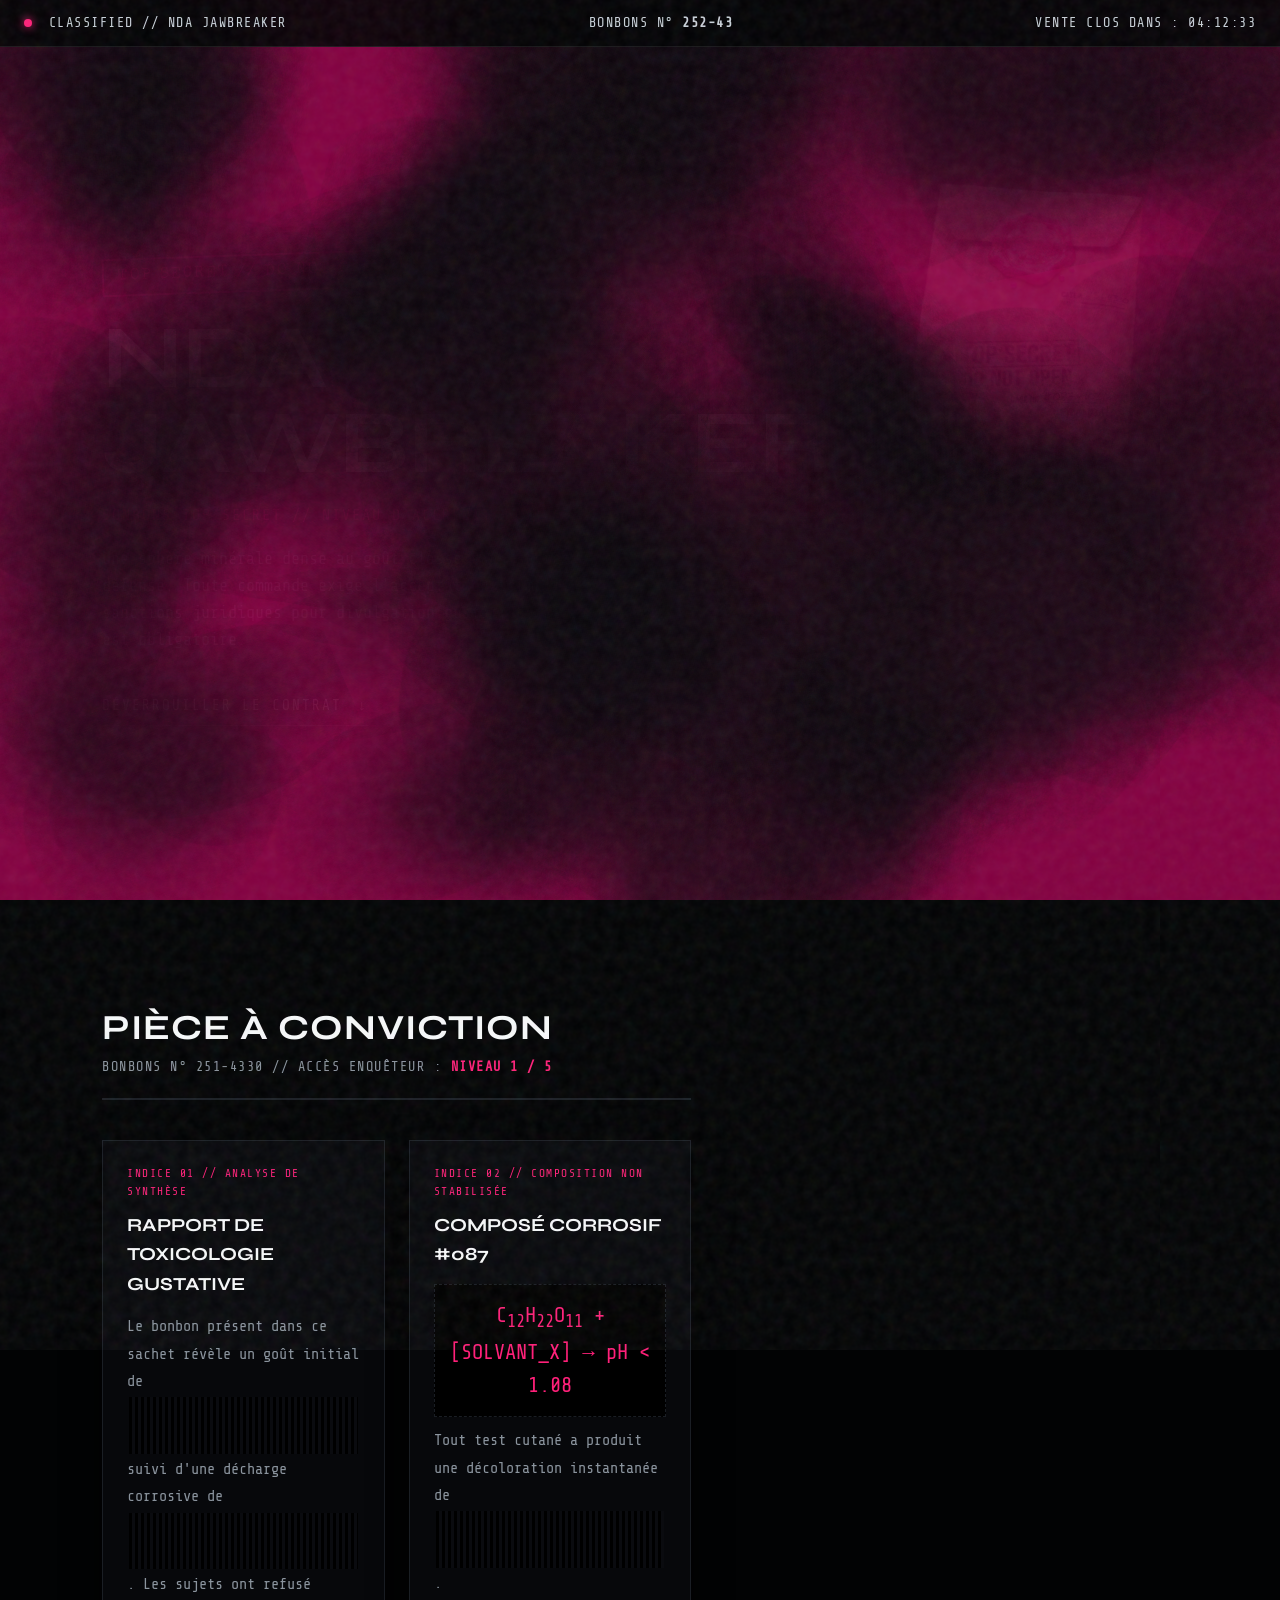
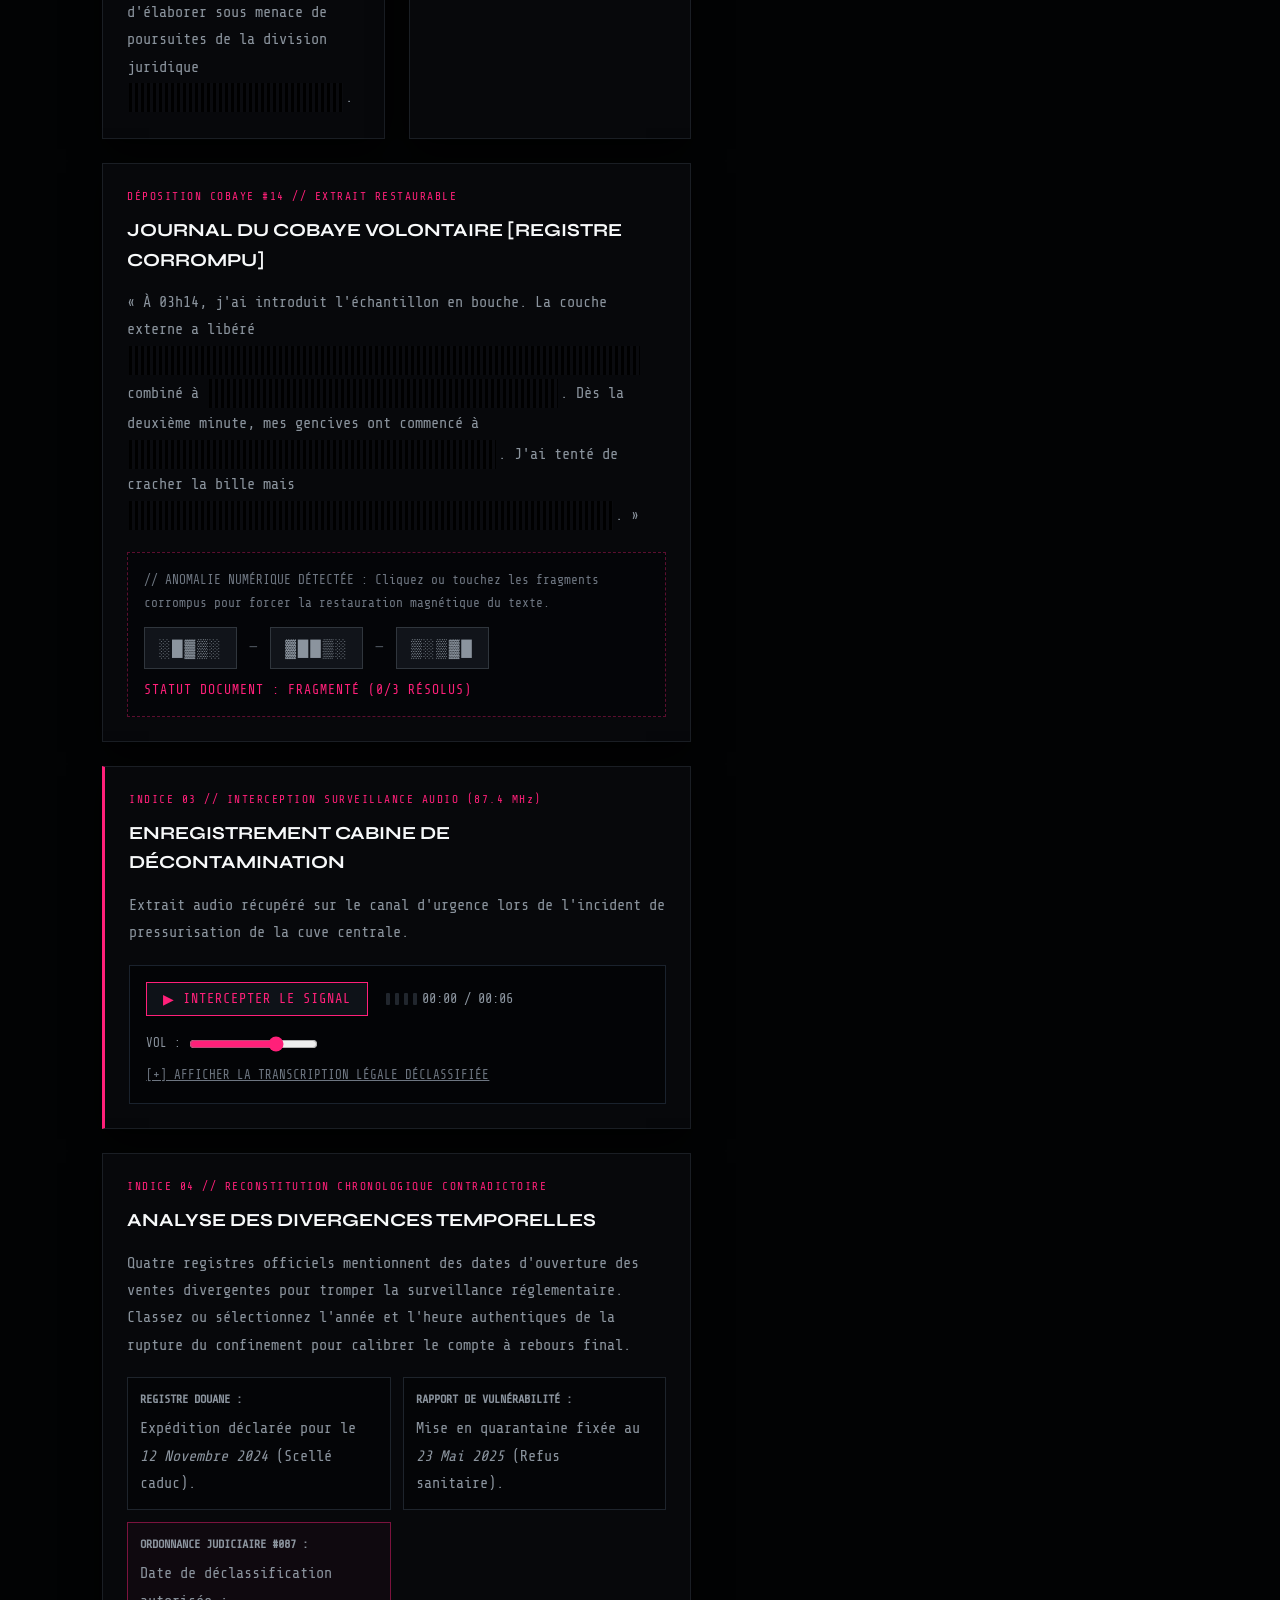
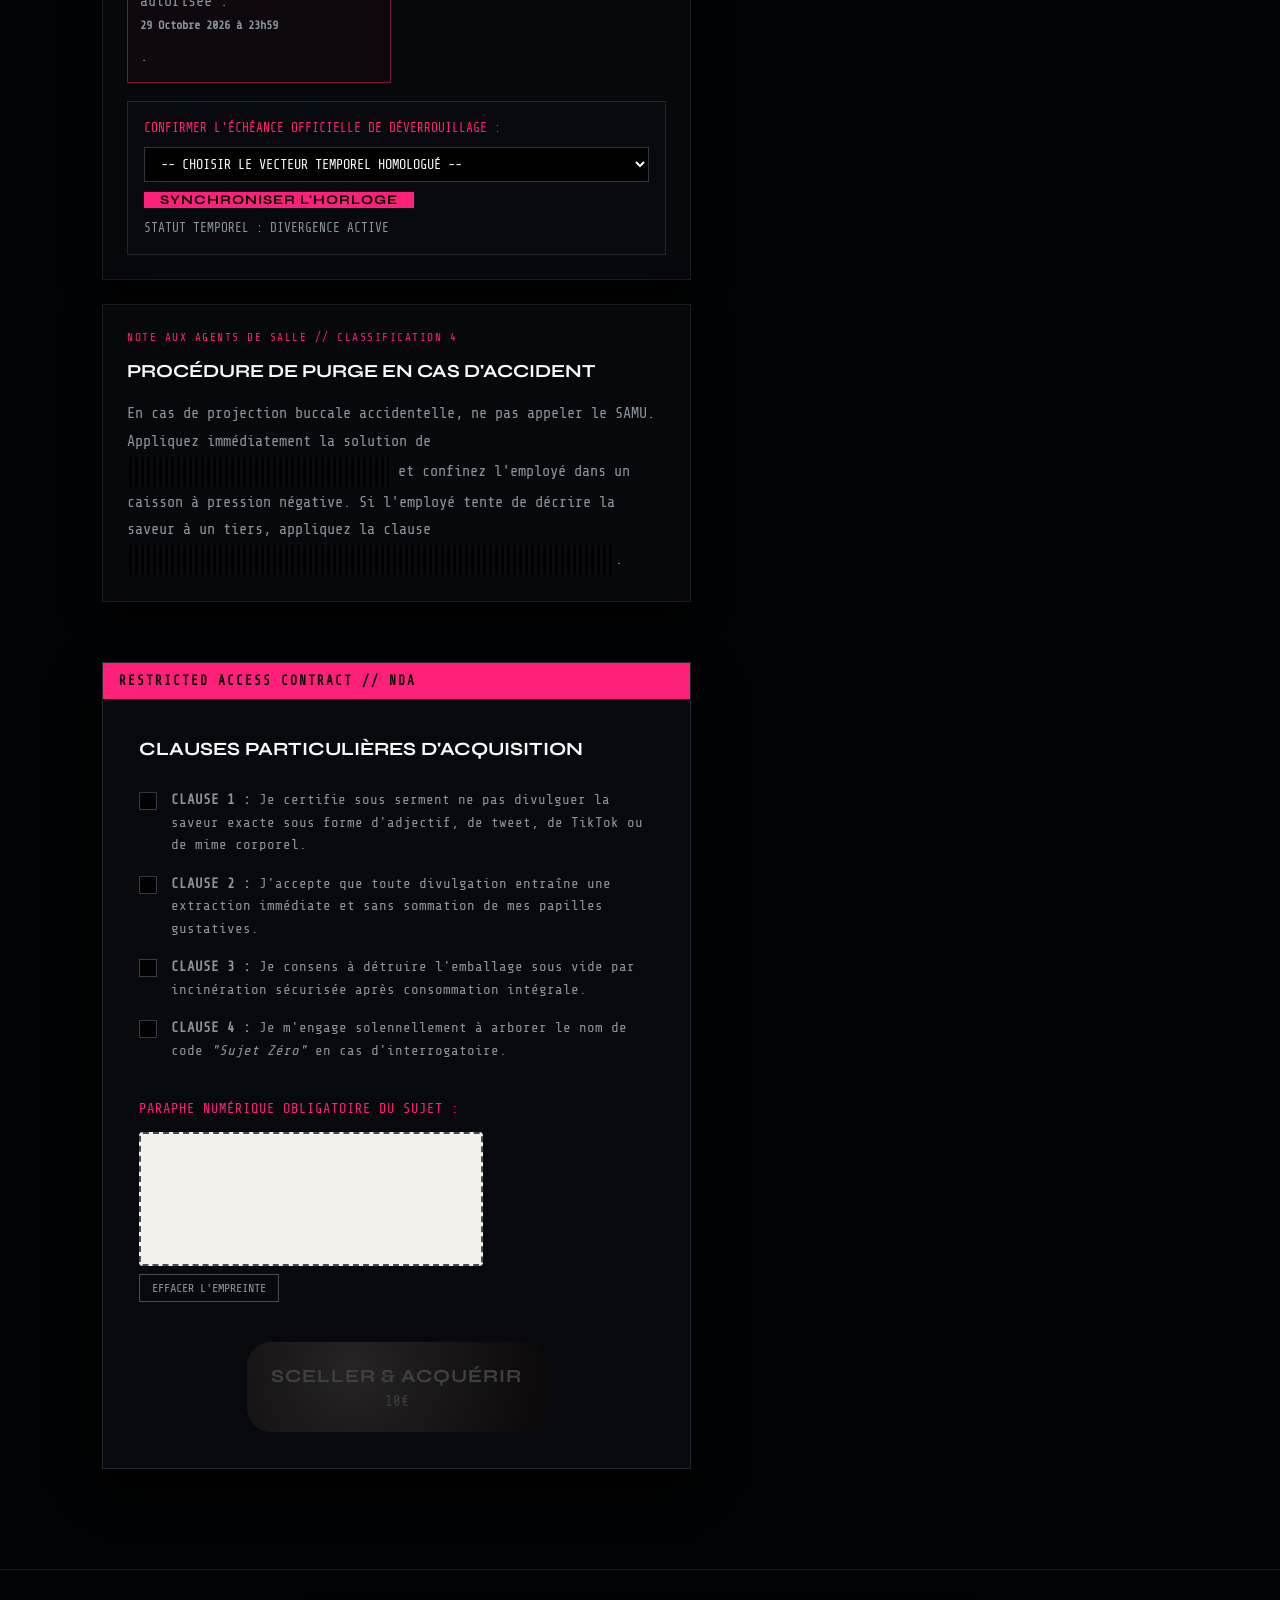
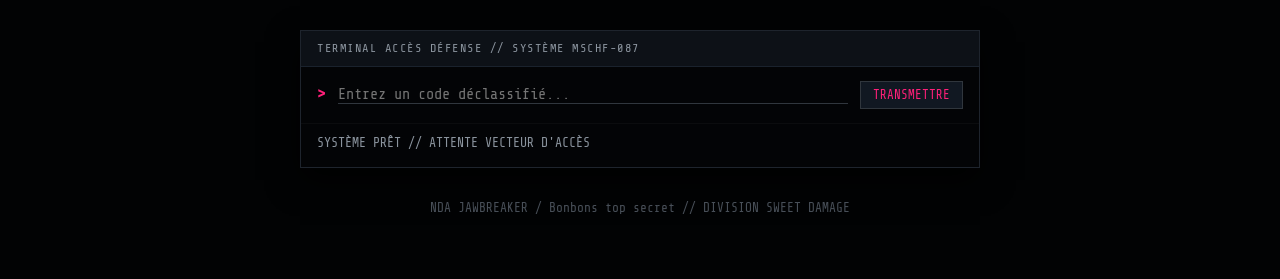
==== commit 165818ba: "fumée modifiée" ====
--- a/index.html
+++ b/index.html
@@ -3,7 +3,7 @@
 <head>
     <meta charset="UTF-8">
     <meta name="viewport" content="width=device-width, initial-scale=1.0">
-    <title>NDA JAWBREAKER</title>
+    <title>DROP #087 : NDA JAWBREAKER // SWEET DAMAGE</title>
     <link rel="preconnect" href="https://fonts.googleapis.com">
     <link rel="preconnect" href="https://fonts.gstatic.com" crossorigin>
     <link href="https://fonts.googleapis.com/css2?family=Share+Tech+Mono&family=Syne:wght@700;800&family=Special+Elite&display=swap" rel="stylesheet">
@@ -20,7 +20,7 @@
     <!-- HUD STATUT DROP -->
     <nav class="hud-bar">
         <div class="hud-left">
-            <span class="pulse-dot"></span>NDA JAWBREAKER
+            <span class="pulse-dot"></span> CLASSIFIED // NDA JAWBREAKER
         </div>
         <div class="hud-center">
             BONBONS N° <strong>252-43</strong>
@@ -30,10 +30,11 @@
         </div>
     </nav>
 
-    <!-- ÉLÉMENT PARALLAX FLOTTANT : ENVELOPPE KRAFT SCELLÉE -->
-    <aside id="evidence-specimen" aria-hidden="true">
-        <div class="specimen-card envelope-mode">
+    <!-- ÉLÉMENT PARALLAX FLOTTANT : ENVELOPPE KRAFT SCELLÉE & QR CODE DISSIMULÉ -->
+    <aside id="evidence-specimen" aria-label="Pièce à conviction : enveloppe scellée">
+        <div class="specimen-card envelope-mode" id="specimen-trigger" role="button" tabindex="0" title="Inspecter l'enveloppe confidentielle">
             <img src="envelope.png" alt="Enveloppe scellée Drop #087 Top Secret" class="envelope-img">
+            <div class="qr-glow-hint" aria-hidden="true"></div>
         </div>
     </aside>
 
@@ -41,7 +42,7 @@
     <header class="hero-section">
         <div class="stamp-top-secret">TOP SECRET // DO NOT OPEN</div>
         <h1 class="glitch-title" data-text="NDA JAWBREAKER">NDA JAWBREAKER</h1>
-        <p class="hero-meta">BONBONS TOP SECRET</p>
+        <p class="hero-meta">BONBONS TOP SECRET // NIVEAU D'ACCRÉDITATION 4</p>
         
         <div class="hero-briefing">
             <p>Une sphère minérale dense au goût classé sous secret défense. Toute commande exige l'acceptation formelle des sanctions juridiques pour divulgation gustative. Le silence est obligatoire.</p>
@@ -53,23 +54,23 @@
         </a>
     </header>
 
-    <!-- SECTION DOSSIER D'INSTRUCTION (ARG & TEXTES CAVIARDÉS ÉTENDUS) -->
+    <!-- SECTION DOSSIER D'INSTRUCTION (ARG, TEXTES CAVIARDÉS & ENQUÊTE) -->
     <section class="dossier-section" id="contract-dossier">
         
         <div class="dossier-header">
             <h2>PIÈCE À CONVICTION</h2>
-            <div class="dossier-sub">BONBONS N° 251-4330</div>
+            <div class="dossier-sub">BONBONS N° 251-4330 // ACCÈS ENQUÊTEUR : <span id="investigation-status-badge">NIVEAU 1 / 5</span></div>
         </div>
 
         <div class="dossier-grid">
             
-            <article class="report-box">
+            <article class="report-box" id="report-toxicology">
                 <span class="badge">INDICE 01 // ANALYSE DE SYNTHÈSE</span>
                 <h3>RAPPORT DE TOXICOLOGIE GUSTATIVE</h3>
-                <p>Le bonbons présent dans ce sachet révèle un goût initial de <span class="censor-text">CANDY CANE CHIMIQUEMENT PURIFIÉ</span> suivi d'une décharge corrosive de <span class="censor-text">MÉTAL CHAUD, D'OZONE ET D'AMERTUME ARTIFICIELLE</span>. Les sujets ont refusé d'élaborer sous menace de poursuites de la division juridique <span class="censor-text">MSCHF LEGAL DISCIPLINE</span>.</p>
-            </article>
-
-            <article class="report-box formula-box">
+                <p>Le bonbon présent dans ce sachet révèle un goût initial de <span class="censor-text">CANDY CANE CHIMIQUEMENT PURIFIÉ</span> suivi d'une décharge corrosive de <span class="censor-text">MÉTAL CHAUD, D'OZONE ET D'AMERTUME ARTIFICIELLE</span>. Les sujets ont refusé d'élaborer sous menace de poursuites de la division juridique <span class="censor-text">MSCHF LEGAL DISCIPLINE</span>.</p>
+            </article>
+
+            <article class="report-box formula-box" id="report-formula">
                 <span class="badge">INDICE 02 // COMPOSITION NON STABILISÉE</span>
                 <h3>COMPOSÉ CORROSIF #087</h3>
                 <div class="chem-formula">
@@ -78,10 +79,94 @@
                 <p class="formula-caption">Tout test cutané a produit une décoloration instantanée de <span class="censor-text">LA SURFACE CELLULAIRE ÉPITHÉLIALE</span>.</p>
             </article>
 
-            <article class="report-box full-span">
-                <span class="badge">DÉPOSITION COBAYE #14 // EXTRAIT TRANSCRIT</span>
-                <h3>JOURNAL DU COBAYE VOLONTAIRE</h3>
+            <!-- FONCTIONNALITÉ B : DOCUMENTS CORROMPUS INTERACTIFS & DÉCHIFFRABLES -->
+            <article class="report-box full-span" id="report-corrupted">
+                <span class="badge">DÉPOSITION COBAYE #14 // EXTRAIT RESTAURABLE</span>
+                <h3>JOURNAL DU COBAYE VOLONTAIRE [REGISTRE CORROMPU]</h3>
                 <p>« À 03h14, j'ai introduit l'échantillon en bouche. La couche externe a libéré <span class="censor-text">UN GOÛT VIOLENT ÉVOQUANT UN MÉDICAMENT D'ENFANCE PÉRIMÉ</span> combiné à <span class="censor-text">DE LA POUSSIÈRE DE CRAIE ET DE SOUFRE</span>. Dès la deuxième minute, mes gencives ont commencé à <span class="censor-text">ENFLER ET DEVENIR FLUORESCENTES SOUS UV</span>. J'ai tenté de cracher la bille mais <span class="censor-text">ELLE ADHÉRAIT AUX TISSUS COMME UNE VENTOUSE MINÉRALE</span>. »</p>
+                
+                <div class="corrupted-memo-container">
+                    <p class="memo-notice">// ANOMALIE NUMÉRIQUE DÉTECTÉE : Cliquez ou touchez les fragments corrompus pour forcer la restauration magnétique du texte.</p>
+                    <div class="memo-interactive-row">
+                        <span class="corrupt-node" data-target="ALPHA" tabindex="0" role="button" aria-label="Restaurer premier fragment">░█▓▒░</span>
+                        <span class="memo-dash">—</span>
+                        <span class="corrupt-node" data-target="04" tabindex="0" role="button" aria-label="Restaurer second fragment">▓██▒░</span>
+                        <span class="memo-dash">—</span>
+                        <span class="corrupt-node" data-target="CLEARED" tabindex="0" role="button" aria-label="Restaurer statut">▒░▒▓█</span>
+                    </div>
+                    <div class="memo-solution-feedback" id="memo-feedback" aria-live="polite">STATUT DOCUMENT : FRAGMENTÉ (0/3 RÉSOLUS)</div>
+                </div>
+            </article>
+
+            <!-- FONCTIONNALITÉ C : MESSAGE AUDIO D'INTERCEPTION SECRET -->
+            <article class="report-box full-span secret-unlocked-box" id="audio-surveillance-module">
+                <span class="badge">INDICE 03 // INTERCEPTION SURVEILLANCE AUDIO (87.4 MHz)</span>
+                <h3>ENREGISTREMENT CABINE DE DÉCONTAMINATION</h3>
+                <p class="audio-intro">Extrait audio récupéré sur le canal d'urgence lors de l'incident de pressurisation de la cuve centrale.</p>
+                
+                <div class="classified-audio-player">
+                    <div class="audio-controls-row">
+                        <button type="button" id="audio-play-btn" class="ctrl-btn" aria-label="Écouter le message classifié">
+                            <span class="btn-icon">▶</span> <span class="btn-label">INTERCEPTER LE SIGNAL</span>
+                        </button>
+                        <div class="audio-track-status">
+                            <span class="audio-waveform-bar" aria-hidden="true"></span>
+                            <span class="audio-waveform-bar" aria-hidden="true"></span>
+                            <span class="audio-waveform-bar" aria-hidden="true"></span>
+                            <span class="audio-waveform-bar" aria-hidden="true"></span>
+                            <span id="audio-timer-display">00:00 / 00:06</span>
+                        </div>
+                        <div class="audio-volume-wrap">
+                            <label for="audio-volume-slider">VOL :</label>
+                            <input type="range" id="audio-volume-slider" min="0" max="1" step="0.05" value="0.7" aria-label="Réglage volume">
+                        </div>
+                    </div>
+                    
+                    <button type="button" id="transcript-toggle-btn" class="transcript-btn" aria-expanded="false" aria-controls="audio-transcript-box">
+                        [+] AFFICHER LA TRANSCRIPTION LÉGALE DÉCLASSIFIÉE
+                    </button>
+
+                    <div id="audio-transcript-box" class="transcript-content hidden" role="region" aria-label="Transcription audio">
+                        <p><strong>[AGENT 04 - 03:15:02] :</strong> « La neutralisation a échoué. Le composant s'est solidifié avant dilution. Retenez le protocole d'urgence, la seconde clé d'accès terminale est gravée sous le code <strong>X-RAY-99</strong>. Ne laissez personne sortir de la zone d'emballage ! »</p>
+                    </div>
+                </div>
+            </article>
+
+            <!-- FONCTIONNALITÉ E : CHRONOLOGIE CONTRADICTOIRE & CONCORDANCE -->
+            <article class="report-box full-span" id="chronology-puzzle-module">
+                <span class="badge">INDICE 04 // RECONSTITUTION CHRONOLOGIQUE CONTRADICTOIRE</span>
+                <h3>ANALYSE DES DIVERGENCES TEMPORELLES</h3>
+                <p>Quatre registres officiels mentionnent des dates d'ouverture des ventes divergentes pour tromper la surveillance réglementaire. Classez ou sélectionnez l'année et l'heure authentiques de la rupture du confinement pour calibrer le compte à rebours final.</p>
+
+                <div class="divergence-grid">
+                    <div class="log-card">
+                        <strong>REGISTRE DOUANE :</strong>
+                        <p>Expédition déclarée pour le <em>12 Novembre 2024</em> (Scellé caduc).</p>
+                    </div>
+                    <div class="log-card">
+                        <strong>RAPPORT DE VULNÉRABILITÉ :</strong>
+                        <p>Mise en quarantaine fixée au <em>23 Mai 2025</em> (Refus sanitaire).</p>
+                    </div>
+                    <div class="log-card highlight-card">
+                        <strong>ORDONNANCE JUDICIAIRE #087 :</strong>
+                        <p>Date de déclassification autorisée : <strong>29 Octobre 2026 à 23h59</strong>.</p>
+                    </div>
+                </div>
+
+                <div class="timeline-verification-box">
+                    <label for="timeline-selector">CONFIRMER L'ÉCHÉANCE OFFICIELLE DE DÉVERROUILLAGE :</label>
+                    <div class="timeline-input-group">
+                        <select id="timeline-selector" aria-label="Sélectionner la date authentique de libération">
+                            <option value="">-- CHOISIR LE VECTEUR TEMPOREL HOMOLOGUÉ --</option>
+                            <option value="2024-11-12">12/11/2024 (Archive périmée)</option>
+                            <option value="2025-05-23">23/05/2025 (Fausse piste sanitaire)</option>
+                            <option value="2026-10-29">29/10/2026 (Ordonnance #087 - Réelle)</option>
+                            <option value="2027-01-01">01/01/2027 (Projection caduque)</option>
+                        </select>
+                        <button type="button" id="confirm-timeline-btn" class="verify-btn">SYNCHRONISER L'HORLOGE</button>
+                    </div>
+                    <div id="timeline-feedback" class="verification-output" aria-live="polite">STATUT TEMPOREL : DIVERGENCE ACTIVE</div>
+                </div>
             </article>
 
             <article class="report-box full-span">
@@ -92,7 +177,7 @@
 
         </div>
 
-        <!-- CONTRAT NDA -->
+        <!-- CONTRAT NDA (EXISTANT SÉCURISÉ) -->
         <div class="contract-container">
             <div class="contract-ribbon">RESTRICTED ACCESS CONTRACT // NDA</div>
             <div class="contract-body">
@@ -147,10 +232,62 @@
 
     </section>
 
-    <!-- FOOTER -->
+    <!-- FONCTIONNALITÉ A : TERMINAL D'ACCÈS SECRET CENTRALISÉ -->
     <footer class="classified-footer">
-        <p>NDA JAWBREAKER / Bonbons top secret</p>
+        <div class="terminal-container-block">
+            <div class="terminal-banner">TERMINAL ACCÈS DÉFENSE // SYSTÈME MSCHF-087</div>
+            <div class="terminal-secret">
+                <span class="term-prefix">&gt;</span>
+                <input type="text" id="arg-console" placeholder="Entrez un code déclassifié..." autocomplete="off" spellcheck="false" aria-label="Terminal de déclassification">
+                <button type="button" id="arg-submit-btn" class="terminal-btn">TRANSMETTRE</button>
+            </div>
+            <div id="arg-console-output" class="terminal-response-line" aria-live="polite">SYSTÈME PRÊT // ATTENTE VECTEUR D'ACCÈS</div>
+        </div>
+        <p class="footer-meta-copy">NDA JAWBREAKER / Bonbons top secret // DIVISION SWEET DAMAGE</p>
     </footer>
+
+    <!-- FONCTIONNALITÉ D : MODAL QR CODE DISSIMULÉ -->
+    <div id="qr-modal" class="modal-hidden" role="dialog" aria-modal="true" aria-labelledby="qr-modal-title">
+        <div class="qr-modal-dialog">
+            <button type="button" id="close-qr-modal" class="modal-close-trigger" aria-label="Fermer le document QR">✕</button>
+            <h4 id="qr-modal-title">DOSSIER SOUS CELLOPHANE ÉTENDU</h4>
+            <p>La lampe UV a révélé une matrice cryptée sur la tranche de l'enveloppe kraft :</p>
+            
+            <div class="qr-code-display-wrap">
+                <!-- QR Code vectoriel haute lisibilité pointant vers la route secrète archive-087.html -->
+                <svg class="qr-matrix-svg" viewBox="0 0 100 100" xmlns="http://www.w3.org/2000/svg" role="img" aria-label="QR Code vers l'archive secrète">
+                    <rect width="100" height="100" fill="#ffffff" />
+                    <!-- Repères de cadrage -->
+                    <rect x="8" y="8" width="28" height="28" fill="#000000" />
+                    <rect x="12" y="12" width="20" height="20" fill="#ffffff" />
+                    <rect x="16" y="16" width="12" height="12" fill="#000000" />
+                    <rect x="64" y="8" width="28" height="28" fill="#000000" />
+                    <rect x="68" y="12" width="20" height="20" fill="#ffffff" />
+                    <rect x="72" y="16" width="12" height="12" fill="#000000" />
+                    <rect x="8" y="64" width="28" height="28" fill="#000000" />
+                    <rect x="12" y="68" width="20" height="20" fill="#ffffff" />
+                    <rect x="16" y="72" width="12" height="12" fill="#000000" />
+                    <!-- Motifs intérieurs -->
+                    <rect x="42" y="10" width="6" height="6" fill="#000000" />
+                    <rect x="52" y="16" width="6" height="6" fill="#000000" />
+                    <rect x="42" y="24" width="6" height="12" fill="#000000" />
+                    <rect x="12" y="42" width="8" height="8" fill="#000000" />
+                    <rect x="24" y="44" width="6" height="6" fill="#000000" />
+                    <rect x="36" y="42" width="28" height="8" fill="#000000" />
+                    <rect x="70" y="42" width="18" height="8" fill="#000000" />
+                    <rect x="44" y="56" width="12" height="12" fill="#000000" />
+                    <rect x="62" y="58" width="8" height="8" fill="#000000" />
+                    <rect x="76" y="64" width="12" height="12" fill="#000000" />
+                    <rect x="42" y="74" width="10" height="14" fill="#000000" />
+                    <rect x="58" y="78" width="14" height="10" fill="#000000" />
+                    <rect x="78" y="82" width="10" height="8" fill="#000000" />
+                </svg>
+            </div>
+            
+            <p class="qr-fallback-instruction">Impossibilité de numériser avec un terminal externe ?</p>
+            <a href="archive-087.html" id="qr-direct-link" class="qr-alt-link">ACCÉDER MANUELLEMENT AU CACHE D'ARCHIVES #087 &rarr;</a>
+        </div>
+    </div>
 
     <!-- POP-UP ALERTE INTRUSION -->
     <div id="breach-alert" class="breach-hidden">
--- a/style.css
+++ b/style.css
@@ -31,7 +31,7 @@
   inset: 0;
   width: 100vw;
   height: 100vh;
-  z-index: 50;
+  z-index: 30;
   pointer-events: none;
 }
 
@@ -86,9 +86,9 @@
   right: 3vw;
   top: 12vh;
   z-index: 20;
-  pointer-events: none;
   transition: transform 0.1s ease-out;
   width: clamp(320px, 34vw, 520px);
+  cursor: pointer;
 }
 
 .specimen-card.envelope-mode {
@@ -99,6 +99,7 @@
   padding: 0;
   width: 100%;
   display: block;
+  position: relative;
 }
 
 .envelope-img {
@@ -106,6 +107,24 @@
   height: auto;
   display: block;
   filter: drop-shadow(0 25px 45px rgba(0, 0, 0, 1)) drop-shadow(0 0 35px rgba(255, 32, 121, 0.4));
+  transition: filter 0.3s ease;
+}
+
+.specimen-card:hover .envelope-img,
+.specimen-card:focus-visible .envelope-img {
+  filter: drop-shadow(0 25px 45px rgba(0, 0, 0, 1)) drop-shadow(0 0 45px rgba(255, 32, 121, 0.557));
+}
+
+.qr-glow-hint {
+  position: absolute;
+  bottom: 12%;
+  right: 14%;
+  width: 38px;
+  height: 38px;
+  border: 1px dashed var(--pink-glow);
+  border-radius: 4px;
+  opacity: 0.4;
+  animation: pulse 2s infinite;
 }
 
 /* --- HERO SECTION --- */
@@ -202,6 +221,11 @@
   color: #8b949e;
   font-size: 0.85rem;
   letter-spacing: 1.5px;
+}
+
+#investigation-status-badge {
+  color: var(--pink-wax);
+  font-weight: bold;
 }
 
 .dossier-grid {
@@ -311,12 +335,266 @@
 
 .chem-formula {
   font-size: 1.3rem;
-  color: var(--term-green);
+  color: var(--pink-wax);
   background: #000;
   padding: 14px;
   text-align: center;
   border: 1px dashed #1a1e24;
   margin-bottom: 10px;
+}
+
+/* --- FONCTIONNALITÉ B : DOCUMENTS CORROMPUS & CLUSTERS --- */
+.corrupted-memo-container {
+  margin-top: 20px;
+  padding: 16px;
+  background: #040508;
+  border: 1px dashed rgba(255, 32, 121, 0.35);
+}
+
+.memo-notice {
+  font-size: 0.8rem !important;
+  color: #6e7681 !important;
+  margin-bottom: 12px;
+}
+
+.memo-interactive-row {
+  display: flex;
+  align-items: center;
+  gap: 12px;
+  flex-wrap: wrap;
+  margin-bottom: 10px;
+}
+
+.corrupt-node {
+  background: #11141a;
+  border: 1px solid #30363d;
+  color: #8b949e;
+  padding: 6px 14px;
+  font-size: 1.1rem;
+  letter-spacing: 2px;
+  cursor: pointer;
+  transition: all 0.25s ease;
+  user-select: none;
+}
+
+.corrupt-node:hover,
+.corrupt-node:focus-visible {
+  border-color: var(--pink-wax);
+  color: var(--pink-wax);
+  box-shadow: 0 0 10px var(--pink-glow);
+  outline: none;
+}
+
+.corrupt-node.restored {
+  background: rgba(0, 255, 102, 0.08);
+  border-color: var(--pink-wax);
+  color: var(--pink-wax);
+  box-shadow: 0 0 8px rgba(0, 255, 102, 0.25);
+  cursor: default;
+}
+
+.memo-dash {
+  color: #484f58;
+}
+
+.memo-solution-feedback {
+  font-size: 0.82rem;
+  color: var(--pink-wax);
+  letter-spacing: 1px;
+}
+
+/* --- FONCTIONNALITÉ C : MODULE AUDIO D'INTERCEPTION --- */
+.secret-unlocked-box {
+  border-left: 3px solid var(--pink-wax);
+}
+
+.classified-audio-player {
+  margin-top: 18px;
+  padding: 16px;
+  background: #030406;
+  border: 1px solid #1a222d;
+}
+
+.audio-controls-row {
+  display: flex;
+  align-items: center;
+  gap: 18px;
+  flex-wrap: wrap;
+}
+
+.ctrl-btn {
+  background: #0e1218;
+  border: 1px solid var(--pink-wax);
+  color: var(--pink-wax);
+  font-family: var(--mono-font);
+  font-size: 0.85rem;
+  padding: 8px 16px;
+  cursor: pointer;
+  display: inline-flex;
+  align-items: center;
+  gap: 8px;
+  letter-spacing: 1px;
+  transition: background 0.2s, box-shadow 0.2s;
+}
+
+.ctrl-btn:hover,
+.ctrl-btn:focus-visible {
+  background: rgba(0, 255, 102, 0.15);
+  box-shadow: 0 0 12px rgba(0, 255, 102, 0.4);
+  outline: none;
+}
+
+.audio-track-status {
+  display: flex;
+  align-items: center;
+  gap: 5px;
+  font-size: 0.85rem;
+  color: #8b949e;
+}
+
+.audio-waveform-bar {
+  display: inline-block;
+  width: 4px;
+  height: 12px;
+  background: #21262d;
+  border-radius: 1px;
+}
+
+.playing .audio-waveform-bar {
+  background: var(--pink-wax);
+  animation: wavePulse 0.6s infinite ease-in-out alternate;
+}
+
+.playing .audio-waveform-bar:nth-child(2) { animation-delay: 0.15s; }
+.playing .audio-waveform-bar:nth-child(3) { animation-delay: 0.3s; }
+.playing .audio-waveform-bar:nth-child(4) { animation-delay: 0.45s; }
+
+@keyframes wavePulse {
+  0% { height: 6px; }
+  100% { height: 22px; }
+}
+
+.audio-volume-wrap {
+  display: flex;
+  align-items: center;
+  gap: 8px;
+  font-size: 0.78rem;
+  color: #8b949e;
+}
+
+.audio-volume-wrap input[type="range"] {
+  accent-color: var(--pink-wax);
+  cursor: pointer;
+}
+
+.transcript-btn {
+  margin-top: 14px;
+  background: transparent;
+  border: none;
+  color: #6e7681;
+  font-family: var(--mono-font);
+  font-size: 0.78rem;
+  text-decoration: underline;
+  cursor: pointer;
+  padding: 0;
+}
+
+.transcript-btn:hover {
+  color: #c9d1d9;
+}
+
+.transcript-content {
+  margin-top: 12px;
+  padding: 12px 14px;
+  background: #090c12;
+  border-left: 2px solid #30363d;
+  font-size: 0.88rem !important;
+  color: #c9d1d9 !important;
+}
+
+.transcript-content.hidden {
+  display: none;
+}
+
+/* --- FONCTIONNALITÉ E : PUZZLE CHRONOLOGIQUE --- */
+.divergence-grid {
+  display: grid;
+  grid-template-columns: repeat(auto-fit, minmax(200px, 1fr));
+  gap: 12px;
+  margin: 18px 0;
+}
+
+.log-card {
+  background: #040507;
+  border: 1px solid #1e242c;
+  padding: 12px;
+  font-size: 0.84rem;
+}
+
+.log-card strong {
+  color: #8b949e;
+  display: block;
+  margin-bottom: 6px;
+  font-size: 0.75rem;
+}
+
+.highlight-card {
+  border-color: rgba(255, 32, 121, 0.45);
+  background: rgba(255, 32, 121, 0.03);
+}
+
+.timeline-verification-box {
+  margin-top: 14px;
+  padding: 16px;
+  background: #07090f;
+  border: 1px solid #21262d;
+}
+
+.timeline-verification-box label {
+  display: block;
+  font-size: 0.8rem;
+  color: var(--pink-wax);
+  margin-bottom: 8px;
+}
+
+.timeline-input-group {
+  display: flex;
+  gap: 10px;
+  flex-wrap: wrap;
+}
+
+.timeline-input-group select {
+  flex: 1;
+  min-width: 240px;
+  background: #000;
+  border: 1px solid #30363d;
+  color: #f7f9fa;
+  font-family: var(--mono-font);
+  font-size: 0.85rem;
+  padding: 8px 12px;
+  outline: none;
+}
+
+.verify-btn {
+  background: var(--pink-wax);
+  color: #000;
+  border: none;
+  font-family: var(--head-font);
+  font-weight: bold;
+  font-size: 0.82rem;
+  padding: 0 16px;
+  cursor: pointer;
+  letter-spacing: 1px;
+}
+
+.verify-btn:hover {
+  background: #ff529a;
+}
+
+.verification-output {
+  margin-top: 10px;
+  font-size: 0.8rem;
+  color: #8b949e;
 }
 
 /* --- CONTRAT & SIGNATURE --- */
@@ -474,19 +752,165 @@
   opacity: 0.9;
 }
 
-/* --- FOOTER --- */
+/* --- FONCTIONNALITÉ A : TERMINAL FOOTER AGRANDI --- */
 .classified-footer {
   padding: 60px 8vw;
   border-top: 1px solid #1a1e24;
+  position: relative;
+  z-index: 40;
+}
+
+.terminal-container-block {
+  max-width: 680px;
+  margin: 0 auto 30px;
+  background: #030406;
+  border: 1px solid #1e242d;
+  box-shadow: 0 12px 30px rgba(0, 0, 0, 0.85);
+}
+
+.terminal-banner {
+  background: #0d1117;
+  padding: 8px 16px;
+  font-size: 0.75rem;
+  letter-spacing: 1.5px;
+  color: #8b949e;
+  border-bottom: 1px solid #1a222d;
+}
+
+.terminal-secret {
+  display: flex;
+  align-items: center;
+  gap: 12px;
+  padding: 14px 16px;
+}
+
+.term-prefix {
+  color: var(--pink-wax);
+  font-weight: bold;
+}
+
+#arg-console {
+  background: transparent;
+  border: none;
+  border-bottom: 1px solid #30363d;
+  color: var(--pink-wax);
+  font-family: var(--mono-font);
+  font-size: 0.95rem;
+  outline: none;
+  flex: 1;
+}
+
+.terminal-btn {
+  background: #111822;
+  border: 1px solid #30363d;
+  color: var(--pink-wax);
+  font-family: var(--mono-font);
+  font-size: 0.78rem;
+  padding: 6px 12px;
+  cursor: pointer;
+}
+
+.terminal-btn:hover {
+  border-color: var(--pink-wax);
+  background: rgba(255, 110, 167, 0.1);
+}
+
+.terminal-response-line {
+  padding: 8px 16px 14px;
+  font-size: 0.82rem;
+  color: #8b949e;
+  border-top: 1px solid rgba(255, 255, 255, 0.03);
+}
+
+.footer-meta-copy {
   text-align: center;
   font-size: 0.8rem;
   color: #484f58;
+}
+
+/* --- FONCTIONNALITÉ D : MODAL QR CODE --- */
+#qr-modal {
+  position: fixed;
+  inset: 0;
+  background: rgba(0, 0, 0, 0.88);
+  backdrop-filter: blur(8px);
+  display: flex;
+  align-items: center;
+  justify-content: center;
+  z-index: 500;
+  padding: 20px;
+}
+
+.qr-modal-dialog {
+  background: #090c12;
+  border: 1px solid var(--pink-wax);
+  box-shadow: 0 0 35px rgba(255, 110, 167, 0.25);
+  max-width: 420px;
+  width: 100%;
+  padding: 26px;
   position: relative;
-  z-index: 40;
-}
-
-
-/* --- POP-UP BRÈCHE SÉCURITÉ --- */
+  text-align: center;
+}
+
+.modal-close-trigger {
+  position: absolute;
+  top: 12px;
+  right: 14px;
+  background: transparent;
+  border: none;
+  color: #8b949e;
+  font-size: 1.2rem;
+  cursor: pointer;
+}
+
+.modal-close-trigger:hover {
+  color: #fff;
+}
+
+.qr-modal-dialog h4 {
+  font-family: var(--head-font);
+  color: #fff;
+  font-size: 1.2rem;
+  margin-bottom: 8px;
+}
+
+.qr-modal-dialog p {
+  font-size: 0.85rem;
+  color: #8b949e;
+  margin-bottom: 18px;
+}
+
+.qr-code-display-wrap {
+  background: #ffffff;
+  padding: 12px;
+  width: 200px;
+  height: 200px;
+  margin: 0 auto 16px;
+  display: flex;
+  align-items: center;
+  justify-content: center;
+}
+
+.qr-matrix-svg {
+  width: 100%;
+  height: 100%;
+}
+
+.qr-fallback-instruction {
+  font-size: 0.75rem !important;
+  color: #6e7681 !important;
+  margin-bottom: 8px !important;
+}
+
+.qr-alt-link {
+  display: inline-block;
+  color: var(--pink-wax);
+  font-size: 0.82rem;
+  text-decoration: underline;
+  letter-spacing: 1px;
+}
+
+/* --- POP-UP BRÈCHE SÉCURITÉ RESPONSIVE --- */
 #breach-alert {
   position: fixed;
   bottom: 24px;
@@ -601,7 +1025,6 @@
     font-size: 0.95rem;
   }
 
-/* Maintient l'enveloppe flottante en arrière-plan discret */
   #evidence-specimen {
     position: fixed;
     top: 22vh;
@@ -609,9 +1032,9 @@
     margin: 0;
     width: 58vw;
     max-width: 240px;
-    opacity: 0.45; /* Légèrement estompée pour laisser le texte parfaitement lisible */
-    z-index: 40;  
-    pointer-events: none;
+    opacity: 0.45;
+    z-index: 10;
+    pointer-events: auto;
   }
 
   .dossier-section {
@@ -644,7 +1067,6 @@
     height: 120px;
   }
 
-  /* Bouton Sceau rectangulaire adapté aux petits écrans */
   #wax-seal-btn {
     width: 100%;
     max-width: 280px;
@@ -664,7 +1086,6 @@
     padding: 40px 6vw;
   }
 
-  /* Alerte brèche centrée et responsive sur petit écran */
   #breach-alert {
     bottom: 16px;
     left: 50%;
@@ -678,4 +1099,16 @@
   #breach-alert.breach-hidden {
     transform: translate(-50%, 20px);
   }
+}
+
+@media (prefers-reduced-motion: reduce) {
+  *, ::before, ::after {
+    animation-duration: 0.01ms !important;
+    animation-iteration-count: 1 !important;
+    transition-duration: 0.01ms !important;
+    scroll-behavior: auto !important;
+  }
+  #smoke-canvas {
+    display: none;
+  }
 }
